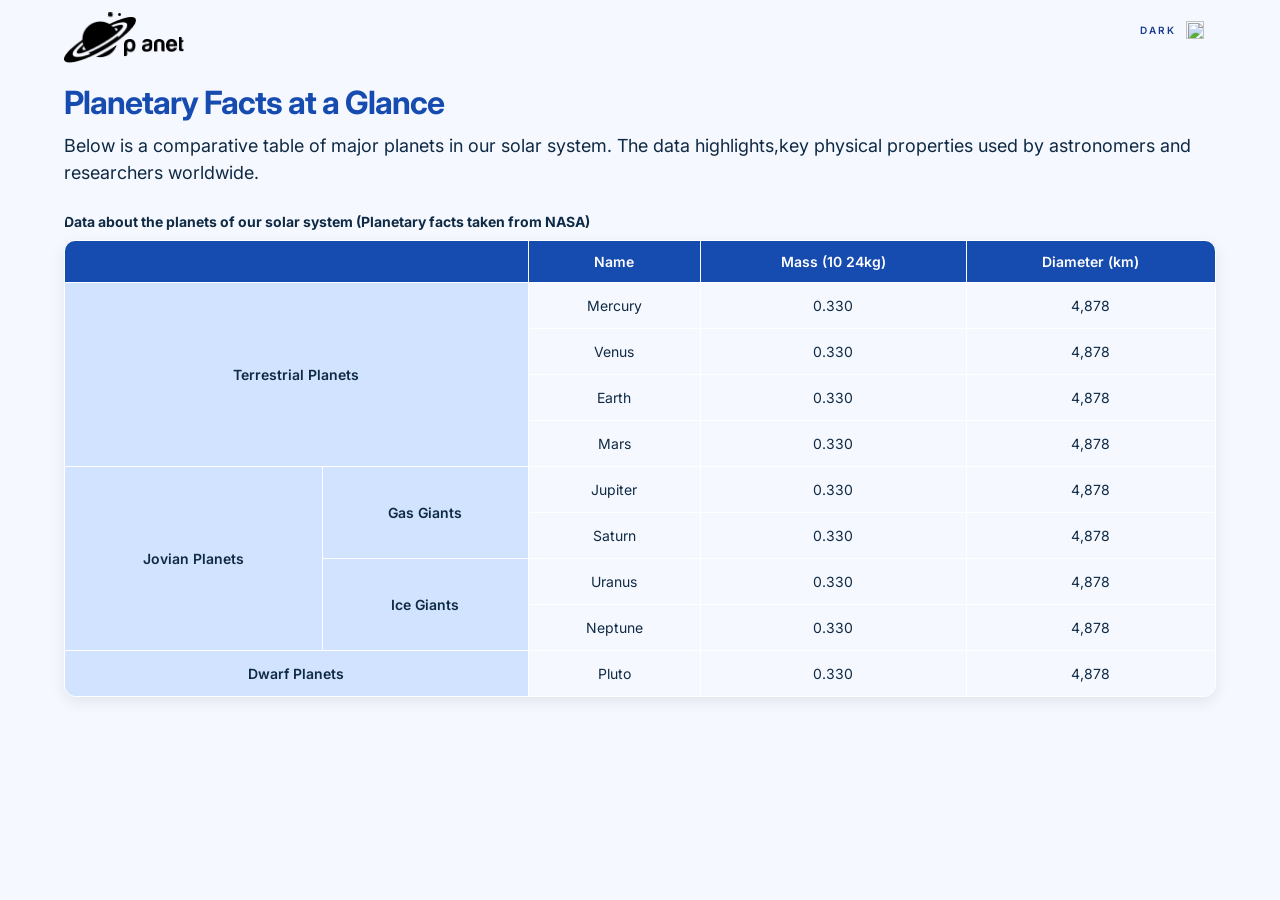
==== index.html @ 99e9f58d "Merge branch 'main' into Table-branch Signed-off-by: SamuelOka <126283127+SamuelOka@users.noreply.gi" ====
<!doctype html>
<html lang="en">
  <head>
    <link rel="preconnect" href="https://fonts.googleapis.com" />
    <link rel="preconnect" href="https://fonts.gstatic.com" crossorigin />

    <meta charset="UTF-8" />

    <meta http-equiv="X-UA-Compatible" content="IE=edge" />

    <meta name="viewport" content="width=device-width, initial-scale=1.0" />

    <title>Document</title>

    <link rel="stylesheet" href="style.css" />

    <link
      href="https://fonts.googleapis.com/css2?family=Inter:ital,opsz,
    wght@0,14..32,100..900;1,14..32,100..900&family=Karla:ital,wght@0,
    200..800;1,200..800&display=swap"
      rel="stylesheet"
    />

    <link
      rel="icon"
      type="image/png"
      href="../Group-18-Capstone-Project/favcion/Vector.png"
      sizes="96x96"
    />
  </head>

  <body>
    <header class="site-header">
      <!--LIGHT MODE LOGO -->
      <div class="planet-logo">
        <img src="favcion/Vector (3).png" class="logo-piece-3" alt="" />
        <img src="favcion/Vector (2).png" class="logo-piece-4" alt="" />
        <img src="favcion/Vector.png" class="logo-piece-1" alt="" />
        <img src="favcion/Vector (1).png" class="logo-piece-2" alt="" />

        <img src="favcion/Letter P.png" class="logo-letter logo-p" alt="" />
        <img src="favcion/Letter L.png" class="logo-letter logo-l" alt="" />
        <img src="favcion/Letter A.png" class="logo-letter logo-a" alt="" />
        <img src="favcion/Letter N.png" class="logo-letter logo-n" alt="" />
        <img src="favcion/Letter E.png" class="logo-letter logo-e" alt="" />
        <img src="favcion/Letter T.png" class="logo-letter logo-t" alt="" />

        <!--DARK MODE LOGO -->
        <img src="favcion/logo.png" class="logo-dark" alt="" />
      </div>

      <button id="theme-btn" class="theme-toggle">
        <span>DARK</span>
        <img src="favcion/Theme icon.png" alt="" class="moon-icon" />
      </button>
    </header>

    <!--This is the table section-->
    <section class="table">
      <h1>Planetary Facts at a Glance</h1>
      <p>
        Below is a comparative table of major planets in our solar system. The
        data highlights,key physical properties used by astronomers and
        researchers worldwide.
      </p>

      <table>
        <caption>
          <b
            >Data about the planets of our solar system (Planetary facts taken
            from NASA)</b
          >
        </caption>

        <thead>
          <tr>
            <th colspan="2"></th>
            <th>Name</th>
            <th>Mass (10 24kg)</th>
            <th>Diameter (km)</th>
          </tr>
        </thead>

        <tbody>
          <!-- Terrestrial Planets -->
          <tr>
            <th scope="rowgroup" rowspan="4" colspan="2">
              Terrestrial Planets
            </th>
            <td>Mercury</td>
            <td>0.330</td>
            <td>4,878</td>
          </tr>

          <tr>
            <td>Venus</td>
            <td>0.330</td>
            <td>4,878</td>
          </tr>

          <tr>
            <td>Earth</td>
            <td>0.330</td>
            <td>4,878</td>
          </tr>

          <tr>
            <td>Mars</td>
            <td>0.330</td>
            <td>4,878</td>
          </tr>

          <!-- Jovian Planets -->
          <tr>
            <th scope="rowgroup" rowspan="4">Jovian Planets</th>
            <th scope="rowgroup" rowspan="2">Gas Giants</th>
            <td>Jupiter</td>
            <td>0.330</td>
            <td>4,878</td>
          </tr>

          <tr>
            <td>Saturn</td>
            <td>0.330</td>
            <td>4,878</td>
          </tr>

          <tr>
            <th scope="rowgroup" rowspan="2">Ice Giants</th>
            <td>Uranus</td>
            <td>0.330</td>
            <td>4,878</td>
          </tr>

          <tr>
            <td>Neptune</td>
            <td>0.330</td>
            <td>4,878</td>
          </tr>

          <tr>
            <th scope="rowgroup" rowspan="1" colspan="2">Dwarf Planets</th>
            <td>Pluto</td>
            <td>0.330</td>
            <td>4,878</td>
          </tr>
        </tbody>
      </table>
    </section>
    <script src="script.js"></script>
  </body>
</html>
---- style.css ----
* {
  box-sizing: border-box;
  margin: 0;
  padding: 0;
  font-family:
    Inter,
    sans-serif,
    -apple-system,
    BlinkMacSystemFont,
    "Segoe UI",
    Roboto,
    Oxygen,
    Ubuntu,
    Cantarell,
    "Open Sans",
    "Helvetica Neue",
    sans-serif;
}

/* =========================
   HEADER
========================= */

.site-header {
  display: flex;
  justify-content: space-between;
  align-items: center;

  width: 90%;
  max-width: 1200px;
  margin: 0 auto;
  padding: 12px 0;
}

/* =========================
   PLANET LOGO
   Leave the individual
   logo pieces for later
========================= */

.planet-logo {
  position: relative;
  width: 90px;
  height: 35px;
}

.planet-logo img {
  position: absolute;
  object-fit: contain;
}

.logo-piece-1 {
  width: 72px;
  height: 46px;
  opacity: 1;
  top: 5px;
  left: -0px;
}

.logo-piece-2 {
  width: 21px;
  height: 13px;
  opacity: 1;
  top: 33px;
  left: 32px;
}

.logo-piece-3 {
  width: 3px;
  height: 3px;
  opacity: 1;
  top: 1px;
  left: 54px;
}

.logo-piece-4 {
  width: 6px;
  height: 6px;
  opacity: 1;
  top: 0px;
  left: 44px;
}

.logo-p {
  width: 12px;
  height: 18px;
  opacity: 1;
  top: 27px;
  left: 60px;
}

.logo-l {
  width: 3px;
  height: 16px;
  opacity: 1;
  top: 24px;
  left: 73px;
}

.logo-a {
  width: 11px;
  height: 13px;
  opacity: 1;
  top: 27px;
  left: 78px;
}

.logo-n {
  width: 11px;
  height: 13px;
  opacity: 1;
  top: 27px;
  left: 90px;
}

.logo-e {
  width: 12px;
  height: 13px;
  opacity: 1;
  top: 27px;
  left: 102px;
}

.logo-t {
  width: 5px;
  height: 17px;
  opacity: 1;
  top: 24px;
  left: 115px;
}

/* =========================
   DARK MODE BUTTON
========================= */

.theme-toggle {
  display: flex;
  align-items: center;
  gap: 10px;

  background: transparent;
  color: #173b8f;
  border: none;

  padding: 8px 12px;

  font-size: 10px;
  font-weight: 600;
  letter-spacing: 2px;

  cursor: pointer;
}

.moon-icon {
  width: 18px;
  height: 18px;
  object-fit: contain;
}

/* =========================
   PAGE
========================= */

body {
  background: #f6f8ff;
  color: #0f2a44;
}

/* =========================
   TABLE SECTION
========================= */

.table {
  width: 90%;
  max-width: 1200px;
  margin: 20px auto;
}

/* =========================
   HEADING
========================= */

h1 {
  font-size: 32px;
  color: #164baf;
  margin-bottom: 5px;

  letter-spacing: -1px;
  line-height: 1.5;
}

p {
  font-size: 18px;
  color: #0f2a44;
  line-height: 1.5;
  margin-bottom: 25px;
}

/* =========================
   CAPTION
========================= */

caption {
  font-size: 14px;
  color: #0f2a44;
  text-align: left;

  line-height: 1.5;
  margin-bottom: 8px;

  caption-side: top;
}

/* =========================
   PLANET TABLE
========================= */

table {
  width: 100%;
  border-collapse: separate;
  border-spacing: 0;

  background: #f6f8ff;

  border: 1px solid #ffffff;
  border-radius: 12px;

  overflow: hidden;

  box-shadow: 0 5px 15px rgba(0, 0, 0, 0.08);
}

/* =========================
   TABLE HEADER
========================= */

thead th {
  background: #164baf;
  color: white;

  font-size: 14px;
  font-weight: 600;

  padding: 12px 15px;

  text-align: center;

  border-right: 1px solid white;
  border-bottom: 1px solid white;
}

thead th:first-child {
  border-top-left-radius: 10px;
}

thead th:last-child {
  border-top-right-radius: 10px;
  border-right: none;
}

/* =========================
   TABLE BODY
========================= */

tbody td,
tbody th {
  padding: 14px 15px;

  text-align: center;

  border-right: 1px solid white;
  border-bottom: 1px solid white;
}

/* Planet names + values */

tbody td {
  background: #f6f8ff;
  color: #0f2a44;

  font-size: 14px;
}

/* Terrestrial / Jovian / Gas Giants /
   Ice Giants / Dwarf Planets */

tbody th {
  background: #d1e3ff;
  color: #0f2a44;

  font-size: 14px;
  font-weight: 600;

  vertical-align: middle;
}

/* Remove the final borders */

tbody tr:last-child td,
tbody tr:last-child th {
  border-bottom: none;
}

tbody td:last-child,
tbody th:last-child {
  border-right: none;
}

/* =========================
   FOOTER
========================= */

footer {
  width: 90%;
  max-width: 1200px;

  margin: 0 auto;
  padding: 25px 0;

  border-top: 1px solid #d1e3ff;

  color: #164baf;

  font-size: 13px;

  display: grid;
  grid-template-columns: 1fr 1fr;
  gap: 20px;
}

footer p {
  font-size: 13px;
  color: #164baf;
}

footer a {
  color: #164baf;
  text-decoration: none;
}

footer a:hover {
  text-decoration: underline;
}

/* =========================
   DARK MODE
========================= */

.logo-dark {
  display: none;
}
.dark-mode .logo-dark {
  display: block;
}
.dark-mode .logo-light {
  display: none;
}

.dark-mode {
  background: var(--colors-neutral-900, #141d2f);
}

.dark-mode h1 {
  color: #ffffff;
}

.dark-mode p {
  color: #90a4d4;
}

.dark-mode caption {
  color: #d1e3ff;
}

.dark-mode table {
  background: #141d2f;
}

.dark-mode thead th {
  background: #141d2f;
}

.dark-mode tbody td {
  background: #f2f7ff;
  color: #000000;
}

.dark-mode tbody th {
  background: #90a4d4;
  color: #000000;
}

.dark-mode .theme-toggle {
  color: var(--colors-neutral-200, #90a4d4);
}

.dark-mode footer {
  border-top-color: #344b73;
  color: white;
}

.dark-mode footer p,
.dark-mode footer a {
  color: #d5dcec;
}

/* =========================
   MOBILE
========================= */

@media (max-width: 768px) {
  .site-header {
    width: 92%;
  }

  .table {
    width: 92%;
    overflow-x: auto;
  }

  h1 {
    font-size: 26px;
  }

  p {
    font-size: 15px;
  }

  table {
    min-width: 650px;
  }

  footer {
    width: 92%;
    grid-template-columns: 1fr;
  }
}
:root {
  --bg: #f6f8ff;
  --surface: #ffffff;
  --text: #1a2347;
  --muted: #8a93b2;
  --blue: #2f6fed;
  --blue-hover: #5b8ef5;
  --shadow: 0 2px 12px rgba(26, 35, 71, 0.06);
  --logo-filter: none;
  --font:
    "Space Mono", ui-monospace, "SFMono-Regular", Menlo, Consolas, monospace;
}

body:has(#theme-toggle:checked) {
  --bg: #131a35;
  --surface: #1e2a52;
  --text: #ffffff;
  --muted: #9aa5cc;
  --shadow: none;
  --logo-filter: invert(1);
}

*,
*::before,
*::after {
  box-sizing: border-box;
}

html {
  -webkit-text-size-adjust: 100%;
}

body {
  margin: 0;
  min-height: 100vh;
  background: var(--bg);
  color: var(--text);
  font-family: var(--font);
  transition:
    background-color 0.25s ease,
    color 0.25s ease;
}

.theme-checkbox {
  position: absolute;
  opacity: 0;
  pointer-events: none;
}

.nav {
  width: 100%;
  max-width: none;
  margin: 0;
  padding: 32px clamp(24px, 5vw, 80px) 0;
}

.nav-top {
  display: flex;
  align-items: center;
  justify-content: space-between;
  margin-bottom: 24px;
}

.logo-link {
  display: inline-flex;
  line-height: 0;
}

.logo {
  display: block;
  height: 36px;
  width: auto;
  filter: var(--logo-filter);
  transition: filter 0.25s ease;
}

.theme-switch {
  display: inline-flex;
  align-items: center;
  gap: 8px;
  cursor: pointer;
  user-select: none;
  color: var(--blue);
  font-size: 10px;
  font-weight: 700;
  letter-spacing: 0.2em;
  text-transform: uppercase;
  padding: 4px 6px;
  border: 1px solid transparent;
  border-radius: 6px;
  transition: border-color 0.2s ease;
}

.theme-switch:hover {
  border-color: var(--blue);
}

.theme-checkbox:focus-visible + .nav .theme-switch {
  border-color: var(--blue);
  box-shadow: 0 0 0 2px var(--blue);
}

.theme-icon {
  width: 16px;
  height: 16px;
  fill: currentColor;
  stroke: currentColor;
}

.icon-moon {
  stroke: none;
}

.icon-sun {
  fill: currentColor;
}

.label-light,
.icon-sun {
  display: none;
}

body:has(#theme-toggle:checked) .label-dark,
body:has(#theme-toggle:checked) .icon-moon {
  display: none;
}

body:has(#theme-toggle:checked) .label-light {
  display: inline;
}

body:has(#theme-toggle:checked) .icon-sun {
  display: block;
}

.search {
  display: flex;
  align-items: center;
  gap: 12px;
  padding: 8px 8px 8px 16px;
  background: var(--surface);
  border: 2px solid transparent;
  border-radius: 10px;
  box-shadow: var(--shadow);
  transition:
    border-color 0.2s ease,
    background-color 0.25s ease;
}

.search:focus-within {
  border-color: var(--blue);
}

.search-icon {
  flex: none;
  width: 20px;
  height: 20px;
  fill: none;
  stroke: var(--blue);
  stroke-width: 2;
  stroke-linecap: round;
}

.search-input {
  flex: 1;
  min-width: 0;
  padding: 10px 0;
  border: 0;
  outline: 0;
  background: transparent;
  color: var(--text);
  font: inherit;
  font-size: 13px;
  letter-spacing: 0.02em;
}

.search-input::placeholder {
  color: var(--muted);
  opacity: 1;
}

.search-input::-webkit-search-cancel-button {
  display: none;
}

.search-btn {
  flex: none;
  padding: 10px 18px;
  border: 0;
  border-radius: 6px;
  background: var(--blue);
  color: #ffffff;
  font: inherit;
  font-size: 12px;
  font-weight: 700;
  cursor: pointer;
  transition: background-color 0.2s ease;
}

.search-btn:hover {
  background: var(--blue-hover);
}

.search-btn:focus-visible {
  outline: 2px solid var(--text);
  outline-offset: 2px;
}

@media (max-width: 1024px) {
  .nav {
    padding: 24px 24px 0;
  }

  .logo {
    height: 40px;
  }

  .search-input {
    font-size: 14px;
  }
}

@media (max-width: 600px) {
  .nav {
    padding: 20px 16px 0;
  }

  .nav-top {
    margin-bottom: 16px;
  }

  .logo {
    height: 30px;
  }

  .theme-label {
    font-size: 8px;
  }

  .search {
    gap: 8px;
    padding: 6px 6px 6px 12px;
  }

  .search-icon {
    width: 16px;
    height: 16px;
  }

  .search-input {
    padding: 8px 0;
    font-size: 11px;
  }

  .search-btn {
    padding: 8px 14px;
    font-size: 11px;
  }
}

@media (prefers-reduced-motion: reduce) {
  * {
    transition: none !important;
  }
}
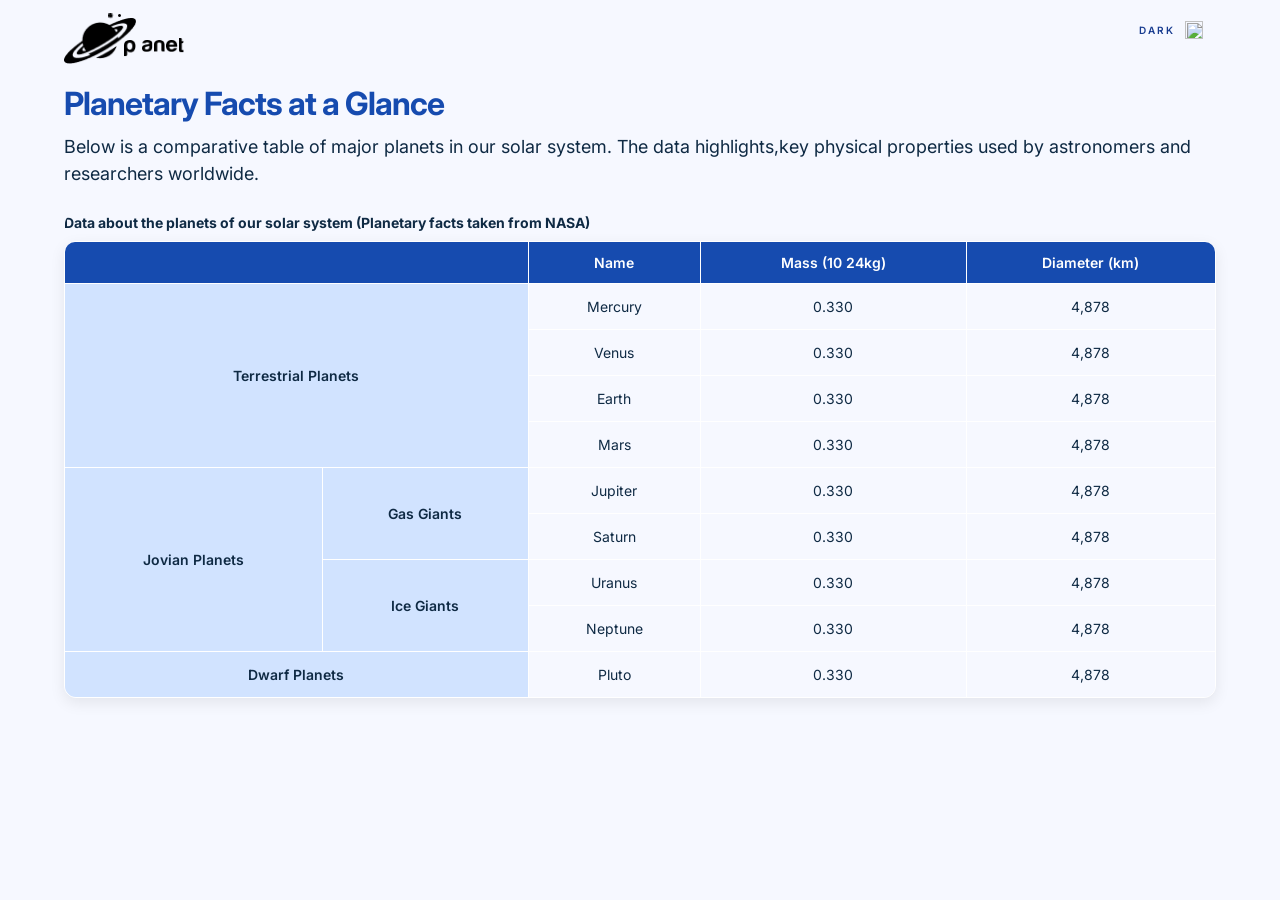
==== commit 59a16b18: "Did what i was told to fix" ====
--- a/index.html
+++ b/index.html
@@ -1,12 +1,14 @@
 <!doctype html>
 <html lang="en">
+
   <head>
-    <link rel="preconnect" href="https://fonts.googleapis.com" />
-    <link rel="preconnect" href="https://fonts.gstatic.com" crossorigin />
 
-    <meta charset="UTF-8" />
+    <link rel="preconnect" href="https://fonts.googleapis.com">
+    <link rel="preconnect" href="https://fonts.gstatic.com" crossorigin>
 
-    <meta http-equiv="X-UA-Compatible" content="IE=edge" />
+    <meta charset="UTF-8">
+
+    <meta http-equiv="X-UA-Compatible" content="IE=edge">
 
     <meta name="viewport" content="width=device-width, initial-scale=1.0" />
 
@@ -14,139 +16,154 @@
 
     <link rel="stylesheet" href="style.css" />
 
-    <link
-      href="https://fonts.googleapis.com/css2?family=Inter:ital,opsz,
+    <link href="https://fonts.googleapis.com/css2?family=Inter:ital,opsz,
     wght@0,14..32,100..900;1,14..32,100..900&family=Karla:ital,wght@0,
-    200..800;1,200..800&display=swap"
-      rel="stylesheet"
-    />
+    200..800;1,200..800&display=swap" rel="stylesheet">
 
-    <link
-      rel="icon"
-      type="image/png"
-      href="../Group-18-Capstone-Project/favcion/Vector.png"
-      sizes="96x96"
-    />
+    <link rel="icon" type="image/png" href="../Group-18-Capstone-Project/favcion/Vector.png" sizes="96x96"/>
+
   </head>
 
   <body>
+
     <header class="site-header">
-      <!--LIGHT MODE LOGO -->
-      <div class="planet-logo">
-        <img src="favcion/Vector (3).png" class="logo-piece-3" alt="" />
-        <img src="favcion/Vector (2).png" class="logo-piece-4" alt="" />
-        <img src="favcion/Vector.png" class="logo-piece-1" alt="" />
-        <img src="favcion/Vector (1).png" class="logo-piece-2" alt="" />
 
-        <img src="favcion/Letter P.png" class="logo-letter logo-p" alt="" />
-        <img src="favcion/Letter L.png" class="logo-letter logo-l" alt="" />
-        <img src="favcion/Letter A.png" class="logo-letter logo-a" alt="" />
-        <img src="favcion/Letter N.png" class="logo-letter logo-n" alt="" />
-        <img src="favcion/Letter E.png" class="logo-letter logo-e" alt="" />
-        <img src="favcion/Letter T.png" class="logo-letter logo-t" alt="" />
+    <!--LIGHT MODE LOGO -->
+    <div class="planet-logo">
+     
+    <img src="favcion/Vector (3).png" class="logo-piece-3" alt="">
+    <img src="favcion/Vector (2).png" class="logo-piece-4" alt="">
+    <img src="favcion/Vector.png" class="logo-piece-1" alt="">
+    <img src="favcion/Vector (1).png" class="logo-piece-2" alt="">
 
-        <!--DARK MODE LOGO -->
-        <img src="favcion/logo.png" class="logo-dark" alt="" />
-      </div>
+    <img src="favcion/Letter P.png" class="logo-letter logo-p" alt="">
+    <img src="favcion/Letter L.png" class="logo-letter logo-l" alt="">
+    <img src="favcion/Letter A.png" class="logo-letter logo-a" alt="">
+    <img src="favcion/Letter N.png" class="logo-letter logo-n" alt="">
+    <img src="favcion/Letter E.png" class="logo-letter logo-e" alt="">
+    <img src="favcion/Letter T.png" class="logo-letter logo-t" alt="">
 
-      <button id="theme-btn" class="theme-toggle">
+    <!--DARK MODE LOGO -->
+    <img src="favcion/logo.png" class="logo-dark" alt="">
+
+</div>
+
+    <button id="theme-btn" class="theme-toggle">
         <span>DARK</span>
-        <img src="favcion/Theme icon.png" alt="" class="moon-icon" />
-      </button>
-    </header>
+        <img src="favcion/Theme icon.png" alt="" class="moon-icon">
+    </button>
+
+</header>
+
 
     <!--This is the table section-->
     <section class="table">
-      <h1>Planetary Facts at a Glance</h1>
-      <p>
-        Below is a comparative table of major planets in our solar system. The
-        data highlights,key physical properties used by astronomers and
-        researchers worldwide.
-      </p>
 
-      <table>
+    <h1>Planetary Facts at a Glance</h1>
+    <p>
+      Below is a comparative table of major planets in our solar system. 
+     The data highlights,key physical properties used by astronomers and researchers worldwide.
+    </p>
+
+    <table>
+
         <caption>
-          <b
-            >Data about the planets of our solar system (Planetary facts taken
-            from NASA)</b
-          >
+         <b>Data about the planets of our solar system (Planetary facts taken from NASA)</b>
         </caption>
 
         <thead>
-          <tr>
-            <th colspan="2"></th>
-            <th>Name</th>
-            <th>Mass (10 24kg)</th>
-            <th>Diameter (km)</th>
-          </tr>
+
+            <tr>
+
+                <th colspan="2"></th>
+
+                <th>Name</th>
+
+                <th class="mass-column">Mass (10 24kg)</th>
+
+                <th>Diameter (km)</th>
+
+
+            </tr>
+
         </thead>
 
         <tbody>
-          <!-- Terrestrial Planets -->
-          <tr>
-            <th scope="rowgroup" rowspan="4" colspan="2">
-              Terrestrial Planets
-            </th>
-            <td>Mercury</td>
-            <td>0.330</td>
-            <td>4,878</td>
-          </tr>
 
-          <tr>
-            <td>Venus</td>
-            <td>0.330</td>
-            <td>4,878</td>
-          </tr>
+            <!-- Terrestrial Planets -->
 
-          <tr>
-            <td>Earth</td>
-            <td>0.330</td>
-            <td>4,878</td>
-          </tr>
+            <tr>
 
-          <tr>
-            <td>Mars</td>
-            <td>0.330</td>
-            <td>4,878</td>
-          </tr>
+                <th scope="rowgroup" rowspan="4" colspan="2">Terrestrial Planets</th>
+                <td>Mercury</td>
+                <td class="mass-column">0.330</td>
+                <td>4,878</td>
 
-          <!-- Jovian Planets -->
-          <tr>
-            <th scope="rowgroup" rowspan="4">Jovian Planets</th>
-            <th scope="rowgroup" rowspan="2">Gas Giants</th>
-            <td>Jupiter</td>
-            <td>0.330</td>
-            <td>4,878</td>
-          </tr>
+            </tr>
 
-          <tr>
-            <td>Saturn</td>
-            <td>0.330</td>
-            <td>4,878</td>
-          </tr>
+            <tr>
 
-          <tr>
-            <th scope="rowgroup" rowspan="2">Ice Giants</th>
-            <td>Uranus</td>
-            <td>0.330</td>
-            <td>4,878</td>
-          </tr>
+                <td>Venus</td>
+                <td class="mass-column">0.330</td>
+                <td>4,878</td>
 
-          <tr>
-            <td>Neptune</td>
-            <td>0.330</td>
-            <td>4,878</td>
-          </tr>
+            </tr>
 
-          <tr>
-            <th scope="rowgroup" rowspan="1" colspan="2">Dwarf Planets</th>
-            <td>Pluto</td>
-            <td>0.330</td>
-            <td>4,878</td>
-          </tr>
+            <tr>
+
+                <td>Earth</td>
+                <td class="mass-column">0.330</td>
+                <td>4,878</td>
+
+            </tr>
+
+            <tr>
+
+                <td>Mars</td>
+                <td class="mass-column">0.330</td>
+                <td>4,878</td>
+            </tr>
+
+            <!-- Jovian Planets -->
+            <tr>
+                <th scope="rowgroup" rowspan="4">Jovian Planets</th>
+                <th scope="rowgroup" rowspan="2"> Gas Giants</th>
+                <td>Jupiter</td>
+                <td class="mass-column">0.330</td>
+                <td>4,878</td>
+            </tr>
+
+            <tr>
+                <td>Saturn</td>
+                <td class="mass-column">0.330</td>
+                <td>4,878</td>
+            </tr>
+
+            <tr>
+                <th scope="rowgroup" rowspan="2">Ice Giants</th>
+                <td>Uranus</td>
+                <td class="mass-column">0.330</td>
+                <td>4,878</td>
+            </tr>
+
+            <tr>
+                <td>Neptune</td>
+                <td class="mass-column">0.330</td>
+                <td>4,878</td>
+            </tr>
+
+            <tr>
+                <th scope="rowgroup" rowspan="1" colspan="2"> Dwarf Planets</th>
+                <td>Pluto</td>
+                <td class="mass-column">0.330</td>
+                <td>4,878</td>
+            </tr>
+
         </tbody>
-      </table>
-    </section>
-    <script src="script.js"></script>
+
+            
+    </table>
+  </section>
+  <script src="script.js"></script>
   </body>
 </html>
--- a/style.css
+++ b/style.css
@@ -1,36 +1,28 @@
 * {
-  box-sizing: border-box;
-  margin: 0;
-  padding: 0;
-  font-family:
-    Inter,
-    sans-serif,
-    -apple-system,
-    BlinkMacSystemFont,
-    "Segoe UI",
-    Roboto,
-    Oxygen,
-    Ubuntu,
-    Cantarell,
-    "Open Sans",
-    "Helvetica Neue",
-    sans-serif;
-}
+    box-sizing: border-box;
+    margin: 0;
+    padding: 0;
+    font-family: Inter, sans-serif, -apple-system,
+        BlinkMacSystemFont, "Segoe UI", Roboto, Oxygen, Ubuntu,
+        Cantarell, "Open Sans", "Helvetica Neue", sans-serif;
+}
+
 
 /* =========================
    HEADER
 ========================= */
 
 .site-header {
-  display: flex;
-  justify-content: space-between;
-  align-items: center;
-
-  width: 90%;
-  max-width: 1200px;
-  margin: 0 auto;
-  padding: 12px 0;
-}
+    display: flex;
+    justify-content: space-between;
+    align-items: center;
+
+    width: 90%;
+    max-width: 1200px;
+    margin: 0 auto;
+    padding: 12px 0;
+}
+
 
 /* =========================
    PLANET LOGO
@@ -39,224 +31,260 @@
 ========================= */
 
 .planet-logo {
-  position: relative;
-  width: 90px;
-  height: 35px;
-}
-
-.planet-logo img {
-  position: absolute;
-  object-fit: contain;
-}
-
-.logo-piece-1 {
-  width: 72px;
-  height: 46px;
-  opacity: 1;
-  top: 5px;
-  left: -0px;
-}
-
-.logo-piece-2 {
-  width: 21px;
-  height: 13px;
-  opacity: 1;
-  top: 33px;
-  left: 32px;
-}
-
-.logo-piece-3 {
-  width: 3px;
-  height: 3px;
-  opacity: 1;
-  top: 1px;
-  left: 54px;
-}
-
-.logo-piece-4 {
-  width: 6px;
-  height: 6px;
-  opacity: 1;
-  top: 0px;
-  left: 44px;
+    position: relative;
+    width: 90px;
+    height: 35px;
+}
+
+.planet-logo img{
+    position: absolute;
+    object-fit: contain;
+}
+
+.logo-piece-1{
+    width: 72px;
+    height:46px;
+    opacity: 1;
+    top:5px;
+    left: -0px;
+
+}
+
+.logo-piece-2{
+   width: 21px;
+   height: 13px;
+   opacity: 1;
+   top: 33px;
+   left: 32px;
+
+}
+
+.logo-piece-3{
+    width: 3px;
+height: 3px;
+opacity: 1;
+top: 1px;
+left: 54px;
+
+}
+
+.logo-piece-4{
+    width: 6px;
+    height: 6px;
+    opacity: 1;
+    top: 0px;
+    left: 44px;
+
 }
 
 .logo-p {
-  width: 12px;
-  height: 18px;
-  opacity: 1;
-  top: 27px;
-  left: 60px;
+   width: 12px;
+   height: 18px;
+   opacity: 1;
+   top: 27px;
+   left: 60px;
+
 }
 
 .logo-l {
-  width: 3px;
-  height: 16px;
-  opacity: 1;
-  top: 24px;
-  left: 73px;
+    width:3px;
+   height:16px;
+   opacity:1;
+   top:24px;
+   left:73px;
+
 }
 
 .logo-a {
-  width: 11px;
-  height: 13px;
-  opacity: 1;
-  top: 27px;
-  left: 78px;
+   width:11px;
+height:13px;
+opacity:1;
+top:27px;
+left:78px;
+
 }
 
 .logo-n {
-  width: 11px;
-  height: 13px;
-  opacity: 1;
-  top: 27px;
-  left: 90px;
+ width:11px;
+ height:13px;
+ opacity:1;
+ top:27px;
+ left:90px;
+
 }
 
 .logo-e {
-  width: 12px;
-  height: 13px;
-  opacity: 1;
-  top: 27px;
-  left: 102px;
+ width:12px;
+ height:13px;
+ opacity:1;
+ top:27px;
+ left:102px;
+
 }
 
 .logo-t {
-  width: 5px;
-  height: 17px;
-  opacity: 1;
-  top: 24px;
-  left: 115px;
-}
+ width:5px;
+ height:17px;
+ opacity:1;
+ top: 24px;
+ left: 115px;
+
+}
+
 
 /* =========================
    DARK MODE BUTTON
 ========================= */
 
 .theme-toggle {
-  display: flex;
-  align-items: center;
-  gap: 10px;
-
-  background: transparent;
-  color: #173b8f;
-  border: none;
-
-  padding: 8px 12px;
-
-  font-size: 10px;
-  font-weight: 600;
-  letter-spacing: 2px;
-
-  cursor: pointer;
+    display: flex;
+    align-items: center;
+    gap: 10px;
+
+    background: transparent;
+    color: #173b8f;
+    border: none;
+
+    padding: 8px 12px;
+
+    font-size: 10px;
+    font-weight: 600;
+    letter-spacing: 2px;
+
+    cursor: pointer;
 }
 
 .moon-icon {
-  width: 18px;
-  height: 18px;
-  object-fit: contain;
-}
+    width: 18px;
+    height: 18px;
+    object-fit: contain;
+}
+
+.body,
+.site-header,
+.table,
+p,
+h1,
+caption,
+table,
+thead th,
+tbody td,
+tbody th,
+.theme-toggle,
+footer {
+    transition:
+        background-color 0.4s ease,
+        color 0.4s ease,
+        border-color 0.4s ease;
+}
+
 
 /* =========================
    PAGE
 ========================= */
 
 body {
-  background: #f6f8ff;
-  color: #0f2a44;
-}
+    background: #F6F8FF;
+    color: #0F2A44;
+}
+
 
 /* =========================
    TABLE SECTION
 ========================= */
 
 .table {
-  width: 90%;
-  max-width: 1200px;
-  margin: 20px auto;
-}
+    width: 90%;
+    max-width: 1200px;
+    margin: 20px auto;
+}
+
 
 /* =========================
    HEADING
 ========================= */
 
 h1 {
-  font-size: 32px;
-  color: #164baf;
-  margin-bottom: 5px;
-
-  letter-spacing: -1px;
-  line-height: 1.5;
+    font-size: 32px;
+    color: #164BAF;
+    margin-bottom: 5px;
+
+    letter-spacing: -1px;
+    line-height: 1.5;
 }
 
 p {
-  font-size: 18px;
-  color: #0f2a44;
-  line-height: 1.5;
-  margin-bottom: 25px;
-}
+    font-size: 18px;
+    color: #0F2A44;
+    line-height: 1.5;
+    margin-bottom: 25px;
+}
+
 
 /* =========================
    CAPTION
 ========================= */
 
 caption {
-  font-size: 14px;
-  color: #0f2a44;
-  text-align: left;
-
-  line-height: 1.5;
-  margin-bottom: 8px;
-
-  caption-side: top;
-}
+    font-size: 14px;
+    color: #0F2A44;
+    text-align: left;
+
+    line-height: 1.5;
+    margin-bottom: 8px;
+
+    caption-side: top;
+}
+
 
 /* =========================
    PLANET TABLE
 ========================= */
 
 table {
-  width: 100%;
-  border-collapse: separate;
-  border-spacing: 0;
-
-  background: #f6f8ff;
-
-  border: 1px solid #ffffff;
-  border-radius: 12px;
-
-  overflow: hidden;
-
-  box-shadow: 0 5px 15px rgba(0, 0, 0, 0.08);
-}
+    width: 100%;
+    border-collapse: separate;
+    border-spacing: 0;
+
+    background: #F6F8FF;
+
+    border: 1px solid #FFFFFF;
+    border-radius: 12px;
+
+    overflow: hidden;
+
+    box-shadow: 0 5px 15px rgba(0, 0, 0, 0.08);
+}
+
 
 /* =========================
    TABLE HEADER
 ========================= */
 
 thead th {
-  background: #164baf;
-  color: white;
-
-  font-size: 14px;
-  font-weight: 600;
-
-  padding: 12px 15px;
-
-  text-align: center;
-
-  border-right: 1px solid white;
-  border-bottom: 1px solid white;
+    background: #164BAF;
+    color: white;
+
+    font-size: 14px;
+    font-weight: 600;
+
+    padding: 12px 15px;
+
+    text-align: center;
+
+    border-right: 1px solid white;
+    border-bottom: 1px solid white;
 }
 
 thead th:first-child {
-  border-top-left-radius: 10px;
+    border-top-left-radius: 10px;
 }
 
 thead th:last-child {
-  border-top-right-radius: 10px;
-  border-right: none;
-}
+    border-top-right-radius: 10px;
+    border-right: none;
+}
+
 
 /* =========================
    TABLE BODY
@@ -264,439 +292,213 @@
 
 tbody td,
 tbody th {
-  padding: 14px 15px;
-
-  text-align: center;
-
-  border-right: 1px solid white;
-  border-bottom: 1px solid white;
-}
+    padding: 14px 15px;
+
+    text-align: center;
+
+    border-right: 1px solid white;
+    border-bottom: 1px solid white;
+}
+
 
 /* Planet names + values */
 
 tbody td {
-  background: #f6f8ff;
-  color: #0f2a44;
-
-  font-size: 14px;
-}
+    background: #F6F8FF;
+    color: #0F2A44;
+
+    font-size: 14px;
+}
+
 
 /* Terrestrial / Jovian / Gas Giants /
    Ice Giants / Dwarf Planets */
 
 tbody th {
-  background: #d1e3ff;
-  color: #0f2a44;
-
-  font-size: 14px;
-  font-weight: 600;
-
-  vertical-align: middle;
-}
+    background: #D1E3FF;
+    color: #0F2A44;
+
+    font-size: 14px;
+    font-weight: 600;
+
+    vertical-align: middle;
+}
+
 
 /* Remove the final borders */
 
 tbody tr:last-child td,
 tbody tr:last-child th {
-  border-bottom: none;
+    border-bottom: none;
 }
 
 tbody td:last-child,
 tbody th:last-child {
-  border-right: none;
-}
+    border-right: none;
+}
+
 
 /* =========================
    FOOTER
 ========================= */
 
 footer {
-  width: 90%;
-  max-width: 1200px;
-
-  margin: 0 auto;
-  padding: 25px 0;
-
-  border-top: 1px solid #d1e3ff;
-
-  color: #164baf;
-
-  font-size: 13px;
-
-  display: grid;
-  grid-template-columns: 1fr 1fr;
-  gap: 20px;
+    width: 90%;
+    max-width: 1200px;
+
+    margin: 0 auto;
+    padding: 25px 0;
+
+    border-top: 1px solid #D1E3FF;
+
+    color: #164BAF;
+
+    font-size: 13px;
+
+    display: grid;
+    grid-template-columns: 1fr 1fr;
+    gap: 20px;
 }
 
 footer p {
-  font-size: 13px;
-  color: #164baf;
+    font-size: 13px;
+    color: #164BAF;
 }
 
 footer a {
-  color: #164baf;
-  text-decoration: none;
+    color: #164BAF;
+    text-decoration: none;
 }
 
 footer a:hover {
-  text-decoration: underline;
-}
+    text-decoration: underline;
+}
+
 
 /* =========================
    DARK MODE
 ========================= */
 
 .logo-dark {
-  display: none;
+    display: none;
 }
 .dark-mode .logo-dark {
-  display: block;
+    display: block;
 }
 .dark-mode .logo-light {
-  display: none;
+    display: none;
 }
 
 .dark-mode {
-  background: var(--colors-neutral-900, #141d2f);
+    background:var(--colors-neutral-900, #141D2F);
+;
+}
+
+.theme-toggle {
+    border: 1px solid transparent;
+    border-radius: 8px;
+
+    transition:
+        background-color 0.3s ease,
+        color 0.3s ease,
+        border-color 0.3s ease,
+        box-shadow 0.3s ease;
+}
+
+.dark-mode .theme-toggle:hover {
+    border-color: #90A4D4;
+    box-shadow: 0 0 8px rgba(144, 164, 212, 0.2);
 }
 
 .dark-mode h1 {
-  color: #ffffff;
-}
-
-.dark-mode p {
-  color: #90a4d4;
+    color: #FFFFFF;
+}
+
+.dark-mode p{
+    color: #90A4D4;
 }
 
 .dark-mode caption {
-  color: #d1e3ff;
+    color:#D1E3FF;
+;
 }
 
 .dark-mode table {
-  background: #141d2f;
+    background: #141D2F;
+;
 }
 
 .dark-mode thead th {
-  background: #141d2f;
+    background: #141D2F;
+
 }
 
 .dark-mode tbody td {
-  background: #f2f7ff;
-  color: #000000;
+    background:#F2F7FF;
+;
+    color: #000000;
 }
 
 .dark-mode tbody th {
-  background: #90a4d4;
-  color: #000000;
+    background: #90A4D4;
+;
+color: #000000;
 }
 
 .dark-mode .theme-toggle {
-  color: var(--colors-neutral-200, #90a4d4);
+    color:var(--colors-neutral-200, #90A4D4);
+;
 }
 
 .dark-mode footer {
-  border-top-color: #344b73;
-  color: white;
+    border-top-color: #344B73;
+    color: white;
 }
 
 .dark-mode footer p,
 .dark-mode footer a {
-  color: #d5dcec;
-}
+    color: #D5DCEC;
+}
+
 
 /* =========================
    MOBILE
 ========================= */
 
 @media (max-width: 768px) {
-  .site-header {
-    width: 92%;
-  }
-
-  .table {
-    width: 92%;
-    overflow-x: auto;
-  }
-
-  h1 {
-    font-size: 26px;
-  }
-
-  p {
-    font-size: 15px;
-  }
-
-  table {
-    min-width: 650px;
-  }
-
-  footer {
-    width: 92%;
-    grid-template-columns: 1fr;
-  }
-}
-:root {
-  --bg: #f6f8ff;
-  --surface: #ffffff;
-  --text: #1a2347;
-  --muted: #8a93b2;
-  --blue: #2f6fed;
-  --blue-hover: #5b8ef5;
-  --shadow: 0 2px 12px rgba(26, 35, 71, 0.06);
-  --logo-filter: none;
-  --font:
-    "Space Mono", ui-monospace, "SFMono-Regular", Menlo, Consolas, monospace;
-}
-
-body:has(#theme-toggle:checked) {
-  --bg: #131a35;
-  --surface: #1e2a52;
-  --text: #ffffff;
-  --muted: #9aa5cc;
-  --shadow: none;
-  --logo-filter: invert(1);
-}
-
-*,
-*::before,
-*::after {
-  box-sizing: border-box;
-}
-
-html {
-  -webkit-text-size-adjust: 100%;
-}
-
-body {
-  margin: 0;
-  min-height: 100vh;
-  background: var(--bg);
-  color: var(--text);
-  font-family: var(--font);
-  transition:
-    background-color 0.25s ease,
-    color 0.25s ease;
-}
-
-.theme-checkbox {
-  position: absolute;
-  opacity: 0;
-  pointer-events: none;
-}
-
-.nav {
-  width: 100%;
-  max-width: none;
-  margin: 0;
-  padding: 32px clamp(24px, 5vw, 80px) 0;
-}
-
-.nav-top {
-  display: flex;
-  align-items: center;
-  justify-content: space-between;
-  margin-bottom: 24px;
-}
-
-.logo-link {
-  display: inline-flex;
-  line-height: 0;
-}
-
-.logo {
-  display: block;
-  height: 36px;
-  width: auto;
-  filter: var(--logo-filter);
-  transition: filter 0.25s ease;
-}
-
-.theme-switch {
-  display: inline-flex;
-  align-items: center;
-  gap: 8px;
-  cursor: pointer;
-  user-select: none;
-  color: var(--blue);
-  font-size: 10px;
-  font-weight: 700;
-  letter-spacing: 0.2em;
-  text-transform: uppercase;
-  padding: 4px 6px;
-  border: 1px solid transparent;
-  border-radius: 6px;
-  transition: border-color 0.2s ease;
-}
-
-.theme-switch:hover {
-  border-color: var(--blue);
-}
-
-.theme-checkbox:focus-visible + .nav .theme-switch {
-  border-color: var(--blue);
-  box-shadow: 0 0 0 2px var(--blue);
-}
-
-.theme-icon {
-  width: 16px;
-  height: 16px;
-  fill: currentColor;
-  stroke: currentColor;
-}
-
-.icon-moon {
-  stroke: none;
-}
-
-.icon-sun {
-  fill: currentColor;
-}
-
-.label-light,
-.icon-sun {
-  display: none;
-}
-
-body:has(#theme-toggle:checked) .label-dark,
-body:has(#theme-toggle:checked) .icon-moon {
-  display: none;
-}
-
-body:has(#theme-toggle:checked) .label-light {
-  display: inline;
-}
-
-body:has(#theme-toggle:checked) .icon-sun {
-  display: block;
-}
-
-.search {
-  display: flex;
-  align-items: center;
-  gap: 12px;
-  padding: 8px 8px 8px 16px;
-  background: var(--surface);
-  border: 2px solid transparent;
-  border-radius: 10px;
-  box-shadow: var(--shadow);
-  transition:
-    border-color 0.2s ease,
-    background-color 0.25s ease;
-}
-
-.search:focus-within {
-  border-color: var(--blue);
-}
-
-.search-icon {
-  flex: none;
-  width: 20px;
-  height: 20px;
-  fill: none;
-  stroke: var(--blue);
-  stroke-width: 2;
-  stroke-linecap: round;
-}
-
-.search-input {
-  flex: 1;
-  min-width: 0;
-  padding: 10px 0;
-  border: 0;
-  outline: 0;
-  background: transparent;
-  color: var(--text);
-  font: inherit;
-  font-size: 13px;
-  letter-spacing: 0.02em;
-}
-
-.search-input::placeholder {
-  color: var(--muted);
-  opacity: 1;
-}
-
-.search-input::-webkit-search-cancel-button {
-  display: none;
-}
-
-.search-btn {
-  flex: none;
-  padding: 10px 18px;
-  border: 0;
-  border-radius: 6px;
-  background: var(--blue);
-  color: #ffffff;
-  font: inherit;
-  font-size: 12px;
-  font-weight: 700;
-  cursor: pointer;
-  transition: background-color 0.2s ease;
-}
-
-.search-btn:hover {
-  background: var(--blue-hover);
-}
-
-.search-btn:focus-visible {
-  outline: 2px solid var(--text);
-  outline-offset: 2px;
-}
-
-@media (max-width: 1024px) {
-  .nav {
-    padding: 24px 24px 0;
-  }
-
-  .logo {
-    height: 40px;
-  }
-
-  .search-input {
-    font-size: 14px;
-  }
-}
-
-@media (max-width: 600px) {
-  .nav {
-    padding: 20px 16px 0;
-  }
-
-  .nav-top {
-    margin-bottom: 16px;
-  }
-
-  .logo {
-    height: 30px;
-  }
-
-  .theme-label {
-    font-size: 8px;
-  }
-
-  .search {
-    gap: 8px;
-    padding: 6px 6px 6px 12px;
-  }
-
-  .search-icon {
-    width: 16px;
-    height: 16px;
-  }
-
-  .search-input {
-    padding: 8px 0;
-    font-size: 11px;
-  }
-
-  .search-btn {
-    padding: 8px 14px;
-    font-size: 11px;
-  }
-}
-
-@media (prefers-reduced-motion: reduce) {
-  * {
-    transition: none !important;
-  }
-}
+
+    .mass-column {
+        display: none;
+    }
+
+    .site-header {
+        width: 92%;
+        padding: 8px 0;
+    }
+
+    .table {
+        width: 92%;
+        margin: 12px auto;
+    }
+
+    h1 {
+        font-size: 26px;
+        line-height: 1.3;
+    }
+
+    p {
+        font-size: 14px;
+        margin-bottom: 16px;
+    }
+
+    caption {
+        font-size: 12px;
+    }
+
+    thead th,
+    tbody td,
+    tbody th {
+        padding: 8px 6px;
+        font-size: 12px;
+    }
+}
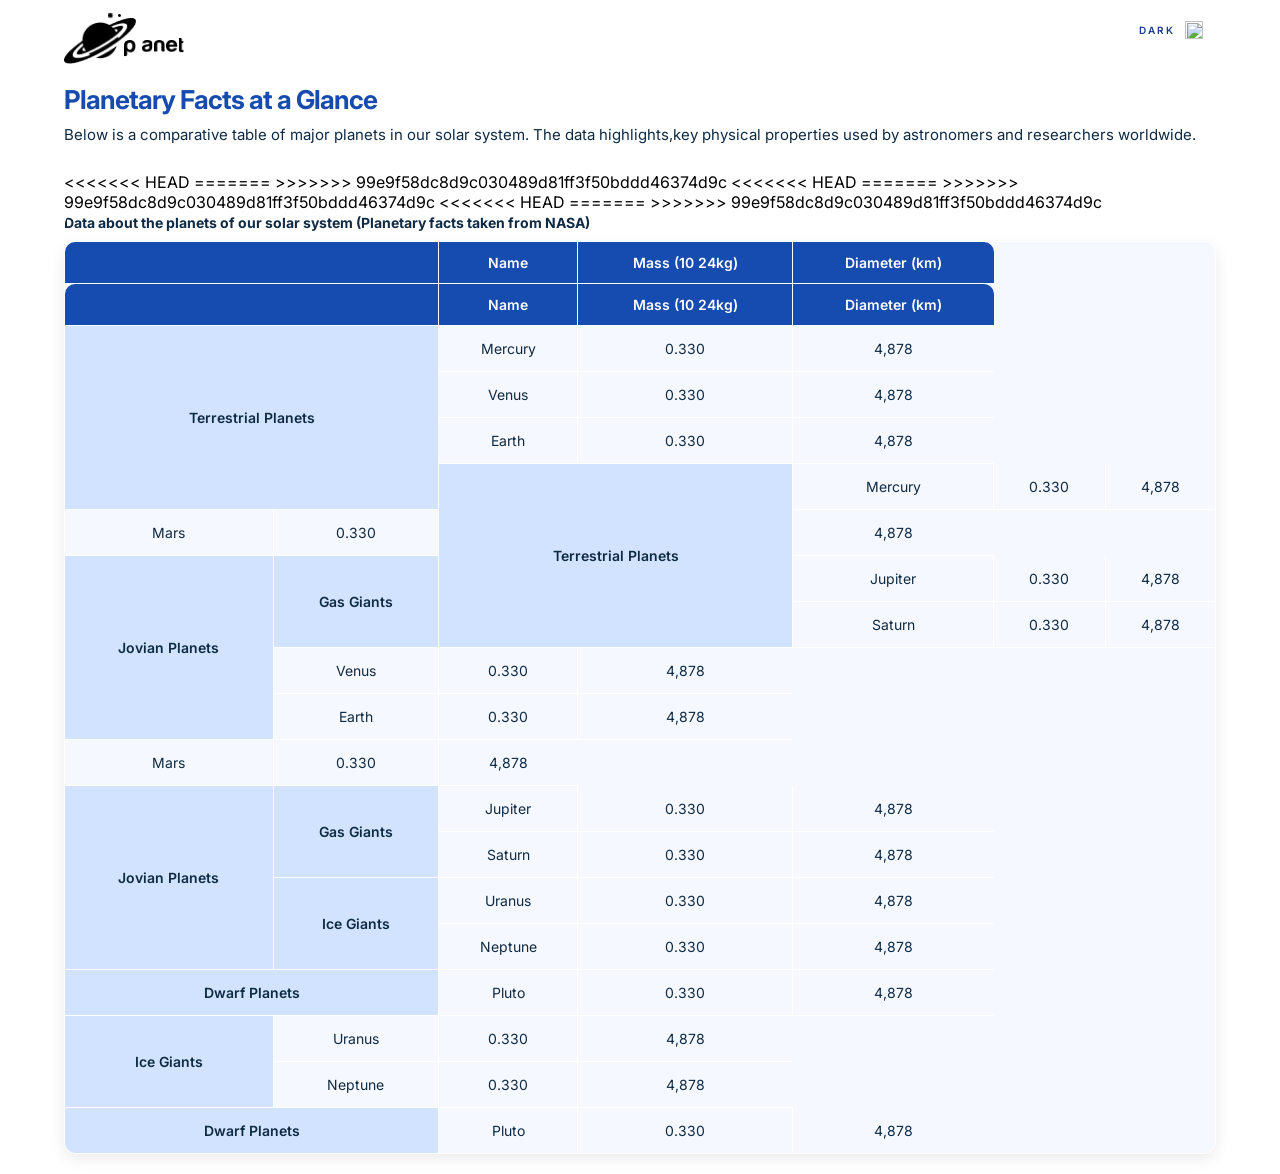
==== commit 2608313b: "Merge branch 'Table-branch' of https://github.com/temitopeibitoye108-alt/Group-18-Capstone-Project i" ====
--- a/index.html
+++ b/index.html
@@ -1,14 +1,12 @@
 <!doctype html>
 <html lang="en">
-
   <head>
-
-    <link rel="preconnect" href="https://fonts.googleapis.com">
-    <link rel="preconnect" href="https://fonts.gstatic.com" crossorigin>
-
-    <meta charset="UTF-8">
-
-    <meta http-equiv="X-UA-Compatible" content="IE=edge">
+    <link rel="preconnect" href="https://fonts.googleapis.com" />
+    <link rel="preconnect" href="https://fonts.gstatic.com" crossorigin />
+
+    <meta charset="UTF-8" />
+
+    <meta http-equiv="X-UA-Compatible" content="IE=edge" />
 
     <meta name="viewport" content="width=device-width, initial-scale=1.0" />
 
@@ -16,62 +14,66 @@
 
     <link rel="stylesheet" href="style.css" />
 
-    <link href="https://fonts.googleapis.com/css2?family=Inter:ital,opsz,
+    <link
+      href="https://fonts.googleapis.com/css2?family=Inter:ital,opsz,
     wght@0,14..32,100..900;1,14..32,100..900&family=Karla:ital,wght@0,
-    200..800;1,200..800&display=swap" rel="stylesheet">
-
-    <link rel="icon" type="image/png" href="../Group-18-Capstone-Project/favcion/Vector.png" sizes="96x96"/>
-
+    200..800;1,200..800&display=swap"
+      rel="stylesheet"
+    />
+
+    <link
+      rel="icon"
+      type="image/png"
+      href="../Group-18-Capstone-Project/favcion/Vector.png"
+      sizes="96x96"
+    />
   </head>
 
   <body>
-
     <header class="site-header">
-
-    <!--LIGHT MODE LOGO -->
-    <div class="planet-logo">
-     
-    <img src="favcion/Vector (3).png" class="logo-piece-3" alt="">
-    <img src="favcion/Vector (2).png" class="logo-piece-4" alt="">
-    <img src="favcion/Vector.png" class="logo-piece-1" alt="">
-    <img src="favcion/Vector (1).png" class="logo-piece-2" alt="">
-
-    <img src="favcion/Letter P.png" class="logo-letter logo-p" alt="">
-    <img src="favcion/Letter L.png" class="logo-letter logo-l" alt="">
-    <img src="favcion/Letter A.png" class="logo-letter logo-a" alt="">
-    <img src="favcion/Letter N.png" class="logo-letter logo-n" alt="">
-    <img src="favcion/Letter E.png" class="logo-letter logo-e" alt="">
-    <img src="favcion/Letter T.png" class="logo-letter logo-t" alt="">
-
-    <!--DARK MODE LOGO -->
-    <img src="favcion/logo.png" class="logo-dark" alt="">
-
-</div>
-
-    <button id="theme-btn" class="theme-toggle">
+      <!--LIGHT MODE LOGO -->
+      <div class="planet-logo">
+        <img src="favcion/Vector (3).png" class="logo-piece-3" alt="" />
+        <img src="favcion/Vector (2).png" class="logo-piece-4" alt="" />
+        <img src="favcion/Vector.png" class="logo-piece-1" alt="" />
+        <img src="favcion/Vector (1).png" class="logo-piece-2" alt="" />
+
+        <img src="favcion/Letter P.png" class="logo-letter logo-p" alt="" />
+        <img src="favcion/Letter L.png" class="logo-letter logo-l" alt="" />
+        <img src="favcion/Letter A.png" class="logo-letter logo-a" alt="" />
+        <img src="favcion/Letter N.png" class="logo-letter logo-n" alt="" />
+        <img src="favcion/Letter E.png" class="logo-letter logo-e" alt="" />
+        <img src="favcion/Letter T.png" class="logo-letter logo-t" alt="" />
+
+        <!--DARK MODE LOGO -->
+        <img src="favcion/logo.png" class="logo-dark" alt="" />
+      </div>
+
+      <button id="theme-btn" class="theme-toggle">
         <span>DARK</span>
-        <img src="favcion/Theme icon.png" alt="" class="moon-icon">
-    </button>
-
-</header>
-
+        <img src="favcion/Theme icon.png" alt="" class="moon-icon" />
+      </button>
+    </header>
 
     <!--This is the table section-->
     <section class="table">
-
-    <h1>Planetary Facts at a Glance</h1>
-    <p>
-      Below is a comparative table of major planets in our solar system. 
-     The data highlights,key physical properties used by astronomers and researchers worldwide.
-    </p>
-
-    <table>
-
+      <h1>Planetary Facts at a Glance</h1>
+      <p>
+        Below is a comparative table of major planets in our solar system. The
+        data highlights,key physical properties used by astronomers and
+        researchers worldwide.
+      </p>
+
+      <table>
         <caption>
-         <b>Data about the planets of our solar system (Planetary facts taken from NASA)</b>
+          <b
+            >Data about the planets of our solar system (Planetary facts taken
+            from NASA)</b
+          >
         </caption>
 
         <thead>
+<<<<<<< HEAD
 
             <tr>
 
@@ -86,23 +88,68 @@
 
             </tr>
 
+=======
+          <tr>
+            <th colspan="2"></th>
+            <th>Name</th>
+            <th>Mass (10 24kg)</th>
+            <th>Diameter (km)</th>
+          </tr>
+>>>>>>> 99e9f58dc8d9c030489d81ff3f50bddd46374d9c
         </thead>
 
         <tbody>
-
-            <!-- Terrestrial Planets -->
-
-            <tr>
-
+          <!-- Terrestrial Planets -->
+          <tr>
+            <th scope="rowgroup" rowspan="4" colspan="2">
+              Terrestrial Planets
+            </th>
+            <td>Mercury</td>
+            <td>0.330</td>
+            <td>4,878</td>
+          </tr>
+
+          <tr>
+            <td>Venus</td>
+            <td>0.330</td>
+            <td>4,878</td>
+          </tr>
+
+          <tr>
+            <td>Earth</td>
+            <td>0.330</td>
+            <td>4,878</td>
+          </tr>
+
+<<<<<<< HEAD
                 <th scope="rowgroup" rowspan="4" colspan="2">Terrestrial Planets</th>
                 <td>Mercury</td>
                 <td class="mass-column">0.330</td>
                 <td>4,878</td>
-
-            </tr>
-
-            <tr>
-
+=======
+          <tr>
+            <td>Mars</td>
+            <td>0.330</td>
+            <td>4,878</td>
+          </tr>
+>>>>>>> 99e9f58dc8d9c030489d81ff3f50bddd46374d9c
+
+          <!-- Jovian Planets -->
+          <tr>
+            <th scope="rowgroup" rowspan="4">Jovian Planets</th>
+            <th scope="rowgroup" rowspan="2">Gas Giants</th>
+            <td>Jupiter</td>
+            <td>0.330</td>
+            <td>4,878</td>
+          </tr>
+
+          <tr>
+            <td>Saturn</td>
+            <td>0.330</td>
+            <td>4,878</td>
+          </tr>
+
+<<<<<<< HEAD
                 <td>Venus</td>
                 <td class="mass-column">0.330</td>
                 <td>4,878</td>
@@ -158,12 +205,30 @@
                 <td class="mass-column">0.330</td>
                 <td>4,878</td>
             </tr>
-
+=======
+          <tr>
+            <th scope="rowgroup" rowspan="2">Ice Giants</th>
+            <td>Uranus</td>
+            <td>0.330</td>
+            <td>4,878</td>
+          </tr>
+
+          <tr>
+            <td>Neptune</td>
+            <td>0.330</td>
+            <td>4,878</td>
+          </tr>
+>>>>>>> 99e9f58dc8d9c030489d81ff3f50bddd46374d9c
+
+          <tr>
+            <th scope="rowgroup" rowspan="1" colspan="2">Dwarf Planets</th>
+            <td>Pluto</td>
+            <td>0.330</td>
+            <td>4,878</td>
+          </tr>
         </tbody>
-
-            
-    </table>
-  </section>
-  <script src="script.js"></script>
+      </table>
+    </section>
+    <script src="script.js"></script>
   </body>
 </html>
--- a/style.css
+++ b/style.css
@@ -1,28 +1,36 @@
 * {
-    box-sizing: border-box;
-    margin: 0;
-    padding: 0;
-    font-family: Inter, sans-serif, -apple-system,
-        BlinkMacSystemFont, "Segoe UI", Roboto, Oxygen, Ubuntu,
-        Cantarell, "Open Sans", "Helvetica Neue", sans-serif;
-}
-
+  box-sizing: border-box;
+  margin: 0;
+  padding: 0;
+  font-family:
+    Inter,
+    sans-serif,
+    -apple-system,
+    BlinkMacSystemFont,
+    "Segoe UI",
+    Roboto,
+    Oxygen,
+    Ubuntu,
+    Cantarell,
+    "Open Sans",
+    "Helvetica Neue",
+    sans-serif;
+}
 
 /* =========================
    HEADER
 ========================= */
 
 .site-header {
-    display: flex;
-    justify-content: space-between;
-    align-items: center;
-
-    width: 90%;
-    max-width: 1200px;
-    margin: 0 auto;
-    padding: 12px 0;
-}
-
+  display: flex;
+  justify-content: space-between;
+  align-items: center;
+
+  width: 90%;
+  max-width: 1200px;
+  margin: 0 auto;
+  padding: 12px 0;
+}
 
 /* =========================
    PLANET LOGO
@@ -31,135 +39,125 @@
 ========================= */
 
 .planet-logo {
-    position: relative;
-    width: 90px;
-    height: 35px;
-}
-
-.planet-logo img{
-    position: absolute;
-    object-fit: contain;
-}
-
-.logo-piece-1{
-    width: 72px;
-    height:46px;
-    opacity: 1;
-    top:5px;
-    left: -0px;
-
-}
-
-.logo-piece-2{
-   width: 21px;
-   height: 13px;
-   opacity: 1;
-   top: 33px;
-   left: 32px;
-
-}
-
-.logo-piece-3{
-    width: 3px;
-height: 3px;
-opacity: 1;
-top: 1px;
-left: 54px;
-
-}
-
-.logo-piece-4{
-    width: 6px;
-    height: 6px;
-    opacity: 1;
-    top: 0px;
-    left: 44px;
-
+  position: relative;
+  width: 90px;
+  height: 35px;
+}
+
+.planet-logo img {
+  position: absolute;
+  object-fit: contain;
+}
+
+.logo-piece-1 {
+  width: 72px;
+  height: 46px;
+  opacity: 1;
+  top: 5px;
+  left: -0px;
+}
+
+.logo-piece-2 {
+  width: 21px;
+  height: 13px;
+  opacity: 1;
+  top: 33px;
+  left: 32px;
+}
+
+.logo-piece-3 {
+  width: 3px;
+  height: 3px;
+  opacity: 1;
+  top: 1px;
+  left: 54px;
+}
+
+.logo-piece-4 {
+  width: 6px;
+  height: 6px;
+  opacity: 1;
+  top: 0px;
+  left: 44px;
 }
 
 .logo-p {
-   width: 12px;
-   height: 18px;
-   opacity: 1;
-   top: 27px;
-   left: 60px;
-
+  width: 12px;
+  height: 18px;
+  opacity: 1;
+  top: 27px;
+  left: 60px;
 }
 
 .logo-l {
-    width:3px;
-   height:16px;
-   opacity:1;
-   top:24px;
-   left:73px;
-
+  width: 3px;
+  height: 16px;
+  opacity: 1;
+  top: 24px;
+  left: 73px;
 }
 
 .logo-a {
-   width:11px;
-height:13px;
-opacity:1;
-top:27px;
-left:78px;
-
+  width: 11px;
+  height: 13px;
+  opacity: 1;
+  top: 27px;
+  left: 78px;
 }
 
 .logo-n {
- width:11px;
- height:13px;
- opacity:1;
- top:27px;
- left:90px;
-
+  width: 11px;
+  height: 13px;
+  opacity: 1;
+  top: 27px;
+  left: 90px;
 }
 
 .logo-e {
- width:12px;
- height:13px;
- opacity:1;
- top:27px;
- left:102px;
-
+  width: 12px;
+  height: 13px;
+  opacity: 1;
+  top: 27px;
+  left: 102px;
 }
 
 .logo-t {
- width:5px;
- height:17px;
- opacity:1;
- top: 24px;
- left: 115px;
-
-}
-
+  width: 5px;
+  height: 17px;
+  opacity: 1;
+  top: 24px;
+  left: 115px;
+}
 
 /* =========================
    DARK MODE BUTTON
 ========================= */
 
 .theme-toggle {
-    display: flex;
-    align-items: center;
-    gap: 10px;
-
-    background: transparent;
-    color: #173b8f;
-    border: none;
-
-    padding: 8px 12px;
-
-    font-size: 10px;
-    font-weight: 600;
-    letter-spacing: 2px;
-
-    cursor: pointer;
+  display: flex;
+  align-items: center;
+  gap: 10px;
+
+  background: transparent;
+  color: #173b8f;
+  border: none;
+
+  padding: 8px 12px;
+
+  font-size: 10px;
+  font-weight: 600;
+  letter-spacing: 2px;
+
+  cursor: pointer;
 }
 
 .moon-icon {
-    width: 18px;
-    height: 18px;
-    object-fit: contain;
-}
-
+  width: 18px;
+  height: 18px;
+  object-fit: contain;
+}
+
+<<<<<<< HEAD
 .body,
 .site-header,
 .table,
@@ -179,112 +177,108 @@
 }
 
 
+=======
+>>>>>>> 99e9f58dc8d9c030489d81ff3f50bddd46374d9c
 /* =========================
    PAGE
 ========================= */
 
 body {
-    background: #F6F8FF;
-    color: #0F2A44;
-}
-
+  background: #f6f8ff;
+  color: #0f2a44;
+}
 
 /* =========================
    TABLE SECTION
 ========================= */
 
 .table {
-    width: 90%;
-    max-width: 1200px;
-    margin: 20px auto;
-}
-
+  width: 90%;
+  max-width: 1200px;
+  margin: 20px auto;
+}
 
 /* =========================
    HEADING
 ========================= */
 
 h1 {
-    font-size: 32px;
-    color: #164BAF;
-    margin-bottom: 5px;
-
-    letter-spacing: -1px;
-    line-height: 1.5;
+  font-size: 32px;
+  color: #164baf;
+  margin-bottom: 5px;
+
+  letter-spacing: -1px;
+  line-height: 1.5;
 }
 
 p {
-    font-size: 18px;
-    color: #0F2A44;
-    line-height: 1.5;
-    margin-bottom: 25px;
-}
-
+  font-size: 18px;
+  color: #0f2a44;
+  line-height: 1.5;
+  margin-bottom: 25px;
+}
 
 /* =========================
    CAPTION
 ========================= */
 
 caption {
-    font-size: 14px;
-    color: #0F2A44;
-    text-align: left;
-
-    line-height: 1.5;
-    margin-bottom: 8px;
-
-    caption-side: top;
-}
-
+  font-size: 14px;
+  color: #0f2a44;
+  text-align: left;
+
+  line-height: 1.5;
+  margin-bottom: 8px;
+
+  caption-side: top;
+}
 
 /* =========================
    PLANET TABLE
 ========================= */
 
 table {
-    width: 100%;
-    border-collapse: separate;
-    border-spacing: 0;
-
-    background: #F6F8FF;
-
-    border: 1px solid #FFFFFF;
-    border-radius: 12px;
-
-    overflow: hidden;
-
-    box-shadow: 0 5px 15px rgba(0, 0, 0, 0.08);
-}
-
+  width: 100%;
+  border-collapse: separate;
+  border-spacing: 0;
+
+  background: #f6f8ff;
+
+  border: 1px solid #ffffff;
+  border-radius: 12px;
+
+  overflow: hidden;
+
+  box-shadow: 0 5px 15px rgba(0, 0, 0, 0.08);
+}
 
 /* =========================
    TABLE HEADER
 ========================= */
 
 thead th {
-    background: #164BAF;
-    color: white;
-
-    font-size: 14px;
-    font-weight: 600;
-
-    padding: 12px 15px;
-
-    text-align: center;
-
-    border-right: 1px solid white;
-    border-bottom: 1px solid white;
+  background: #164baf;
+  color: white;
+
+  font-size: 14px;
+  font-weight: 600;
+
+  padding: 12px 15px;
+
+  text-align: center;
+
+  border-right: 1px solid white;
+  border-bottom: 1px solid white;
 }
 
 thead th:first-child {
-    border-top-left-radius: 10px;
+  border-top-left-radius: 10px;
 }
 
 thead th:last-child {
-    border-top-right-radius: 10px;
-    border-right: none;
-}
-
+  border-top-right-radius: 10px;
+  border-right: none;
+}
 
 /* =========================
    TABLE BODY
@@ -292,106 +286,100 @@
 
 tbody td,
 tbody th {
-    padding: 14px 15px;
-
-    text-align: center;
-
-    border-right: 1px solid white;
-    border-bottom: 1px solid white;
-}
-
+  padding: 14px 15px;
+
+  text-align: center;
+
+  border-right: 1px solid white;
+  border-bottom: 1px solid white;
+}
 
 /* Planet names + values */
 
 tbody td {
-    background: #F6F8FF;
-    color: #0F2A44;
-
-    font-size: 14px;
-}
-
+  background: #f6f8ff;
+  color: #0f2a44;
+
+  font-size: 14px;
+}
 
 /* Terrestrial / Jovian / Gas Giants /
    Ice Giants / Dwarf Planets */
 
 tbody th {
-    background: #D1E3FF;
-    color: #0F2A44;
-
-    font-size: 14px;
-    font-weight: 600;
-
-    vertical-align: middle;
-}
-
+  background: #d1e3ff;
+  color: #0f2a44;
+
+  font-size: 14px;
+  font-weight: 600;
+
+  vertical-align: middle;
+}
 
 /* Remove the final borders */
 
 tbody tr:last-child td,
 tbody tr:last-child th {
-    border-bottom: none;
+  border-bottom: none;
 }
 
 tbody td:last-child,
 tbody th:last-child {
-    border-right: none;
-}
-
+  border-right: none;
+}
 
 /* =========================
    FOOTER
 ========================= */
 
 footer {
-    width: 90%;
-    max-width: 1200px;
-
-    margin: 0 auto;
-    padding: 25px 0;
-
-    border-top: 1px solid #D1E3FF;
-
-    color: #164BAF;
-
-    font-size: 13px;
-
-    display: grid;
-    grid-template-columns: 1fr 1fr;
-    gap: 20px;
+  width: 90%;
+  max-width: 1200px;
+
+  margin: 0 auto;
+  padding: 25px 0;
+
+  border-top: 1px solid #d1e3ff;
+
+  color: #164baf;
+
+  font-size: 13px;
+
+  display: grid;
+  grid-template-columns: 1fr 1fr;
+  gap: 20px;
 }
 
 footer p {
-    font-size: 13px;
-    color: #164BAF;
+  font-size: 13px;
+  color: #164baf;
 }
 
 footer a {
-    color: #164BAF;
-    text-decoration: none;
+  color: #164baf;
+  text-decoration: none;
 }
 
 footer a:hover {
-    text-decoration: underline;
-}
-
+  text-decoration: underline;
+}
 
 /* =========================
    DARK MODE
 ========================= */
 
 .logo-dark {
-    display: none;
+  display: none;
 }
 .dark-mode .logo-dark {
-    display: block;
+  display: block;
 }
 .dark-mode .logo-light {
-    display: none;
+  display: none;
 }
 
 .dark-mode {
-    background:var(--colors-neutral-900, #141D2F);
-;
+  background: var(--colors-neutral-900, #141d2f);
 }
 
 .theme-toggle {
@@ -411,62 +399,59 @@
 }
 
 .dark-mode h1 {
-    color: #FFFFFF;
-}
-
-.dark-mode p{
-    color: #90A4D4;
+  color: #ffffff;
+}
+
+.dark-mode p {
+  color: #90a4d4;
 }
 
 .dark-mode caption {
-    color:#D1E3FF;
-;
+  color: #d1e3ff;
 }
 
 .dark-mode table {
-    background: #141D2F;
-;
+  background: #141d2f;
 }
 
 .dark-mode thead th {
-    background: #141D2F;
-
+  background: #141d2f;
 }
 
 .dark-mode tbody td {
-    background:#F2F7FF;
-;
-    color: #000000;
+  background: #f2f7ff;
+  color: #000000;
 }
 
 .dark-mode tbody th {
-    background: #90A4D4;
-;
-color: #000000;
+  background: #90a4d4;
+  color: #000000;
 }
 
 .dark-mode .theme-toggle {
-    color:var(--colors-neutral-200, #90A4D4);
-;
+  color: var(--colors-neutral-200, #90a4d4);
 }
 
 .dark-mode footer {
-    border-top-color: #344B73;
-    color: white;
+  border-top-color: #344b73;
+  color: white;
 }
 
 .dark-mode footer p,
 .dark-mode footer a {
-    color: #D5DCEC;
-}
-
+  color: #d5dcec;
+}
 
 /* =========================
    MOBILE
 ========================= */
 
 @media (max-width: 768px) {
-
+  .site-header {
+    width: 92%;
+  }
+
+<<<<<<< HEAD
     .mass-column {
         display: none;
     }
@@ -501,4 +486,293 @@
         padding: 8px 6px;
         font-size: 12px;
     }
-}+}
+=======
+  .table {
+    width: 92%;
+    overflow-x: auto;
+  }
+
+  h1 {
+    font-size: 26px;
+  }
+
+  p {
+    font-size: 15px;
+  }
+
+  table {
+    min-width: 650px;
+  }
+
+  footer {
+    width: 92%;
+    grid-template-columns: 1fr;
+  }
+}
+:root {
+  --bg: #f6f8ff;
+  --surface: #ffffff;
+  --text: #1a2347;
+  --muted: #8a93b2;
+  --blue: #2f6fed;
+  --blue-hover: #5b8ef5;
+  --shadow: 0 2px 12px rgba(26, 35, 71, 0.06);
+  --logo-filter: none;
+  --font:
+    "Space Mono", ui-monospace, "SFMono-Regular", Menlo, Consolas, monospace;
+}
+
+body:has(#theme-toggle:checked) {
+  --bg: #131a35;
+  --surface: #1e2a52;
+  --text: #ffffff;
+  --muted: #9aa5cc;
+  --shadow: none;
+  --logo-filter: invert(1);
+}
+
+*,
+*::before,
+*::after {
+  box-sizing: border-box;
+}
+
+html {
+  -webkit-text-size-adjust: 100%;
+}
+
+body {
+  margin: 0;
+  min-height: 100vh;
+  background: var(--bg);
+  color: var(--text);
+  font-family: var(--font);
+  transition:
+    background-color 0.25s ease,
+    color 0.25s ease;
+}
+
+.theme-checkbox {
+  position: absolute;
+  opacity: 0;
+  pointer-events: none;
+}
+
+.nav {
+  width: 100%;
+  max-width: none;
+  margin: 0;
+  padding: 32px clamp(24px, 5vw, 80px) 0;
+}
+
+.nav-top {
+  display: flex;
+  align-items: center;
+  justify-content: space-between;
+  margin-bottom: 24px;
+}
+
+.logo-link {
+  display: inline-flex;
+  line-height: 0;
+}
+
+.logo {
+  display: block;
+  height: 36px;
+  width: auto;
+  filter: var(--logo-filter);
+  transition: filter 0.25s ease;
+}
+
+.theme-switch {
+  display: inline-flex;
+  align-items: center;
+  gap: 8px;
+  cursor: pointer;
+  user-select: none;
+  color: var(--blue);
+  font-size: 10px;
+  font-weight: 700;
+  letter-spacing: 0.2em;
+  text-transform: uppercase;
+  padding: 4px 6px;
+  border: 1px solid transparent;
+  border-radius: 6px;
+  transition: border-color 0.2s ease;
+}
+
+.theme-switch:hover {
+  border-color: var(--blue);
+}
+
+.theme-checkbox:focus-visible + .nav .theme-switch {
+  border-color: var(--blue);
+  box-shadow: 0 0 0 2px var(--blue);
+}
+
+.theme-icon {
+  width: 16px;
+  height: 16px;
+  fill: currentColor;
+  stroke: currentColor;
+}
+
+.icon-moon {
+  stroke: none;
+}
+
+.icon-sun {
+  fill: currentColor;
+}
+
+.label-light,
+.icon-sun {
+  display: none;
+}
+
+body:has(#theme-toggle:checked) .label-dark,
+body:has(#theme-toggle:checked) .icon-moon {
+  display: none;
+}
+
+body:has(#theme-toggle:checked) .label-light {
+  display: inline;
+}
+
+body:has(#theme-toggle:checked) .icon-sun {
+  display: block;
+}
+
+.search {
+  display: flex;
+  align-items: center;
+  gap: 12px;
+  padding: 8px 8px 8px 16px;
+  background: var(--surface);
+  border: 2px solid transparent;
+  border-radius: 10px;
+  box-shadow: var(--shadow);
+  transition:
+    border-color 0.2s ease,
+    background-color 0.25s ease;
+}
+
+.search:focus-within {
+  border-color: var(--blue);
+}
+
+.search-icon {
+  flex: none;
+  width: 20px;
+  height: 20px;
+  fill: none;
+  stroke: var(--blue);
+  stroke-width: 2;
+  stroke-linecap: round;
+}
+
+.search-input {
+  flex: 1;
+  min-width: 0;
+  padding: 10px 0;
+  border: 0;
+  outline: 0;
+  background: transparent;
+  color: var(--text);
+  font: inherit;
+  font-size: 13px;
+  letter-spacing: 0.02em;
+}
+
+.search-input::placeholder {
+  color: var(--muted);
+  opacity: 1;
+}
+
+.search-input::-webkit-search-cancel-button {
+  display: none;
+}
+
+.search-btn {
+  flex: none;
+  padding: 10px 18px;
+  border: 0;
+  border-radius: 6px;
+  background: var(--blue);
+  color: #ffffff;
+  font: inherit;
+  font-size: 12px;
+  font-weight: 700;
+  cursor: pointer;
+  transition: background-color 0.2s ease;
+}
+
+.search-btn:hover {
+  background: var(--blue-hover);
+}
+
+.search-btn:focus-visible {
+  outline: 2px solid var(--text);
+  outline-offset: 2px;
+}
+
+@media (max-width: 1024px) {
+  .nav {
+    padding: 24px 24px 0;
+  }
+
+  .logo {
+    height: 40px;
+  }
+
+  .search-input {
+    font-size: 14px;
+  }
+}
+
+@media (max-width: 600px) {
+  .nav {
+    padding: 20px 16px 0;
+  }
+
+  .nav-top {
+    margin-bottom: 16px;
+  }
+
+  .logo {
+    height: 30px;
+  }
+
+  .theme-label {
+    font-size: 8px;
+  }
+
+  .search {
+    gap: 8px;
+    padding: 6px 6px 6px 12px;
+  }
+
+  .search-icon {
+    width: 16px;
+    height: 16px;
+  }
+
+  .search-input {
+    padding: 8px 0;
+    font-size: 11px;
+  }
+
+  .search-btn {
+    padding: 8px 14px;
+    font-size: 11px;
+  }
+}
+
+@media (prefers-reduced-motion: reduce) {
+  * {
+    transition: none !important;
+  }
+}
+>>>>>>> 99e9f58dc8d9c030489d81ff3f50bddd46374d9c
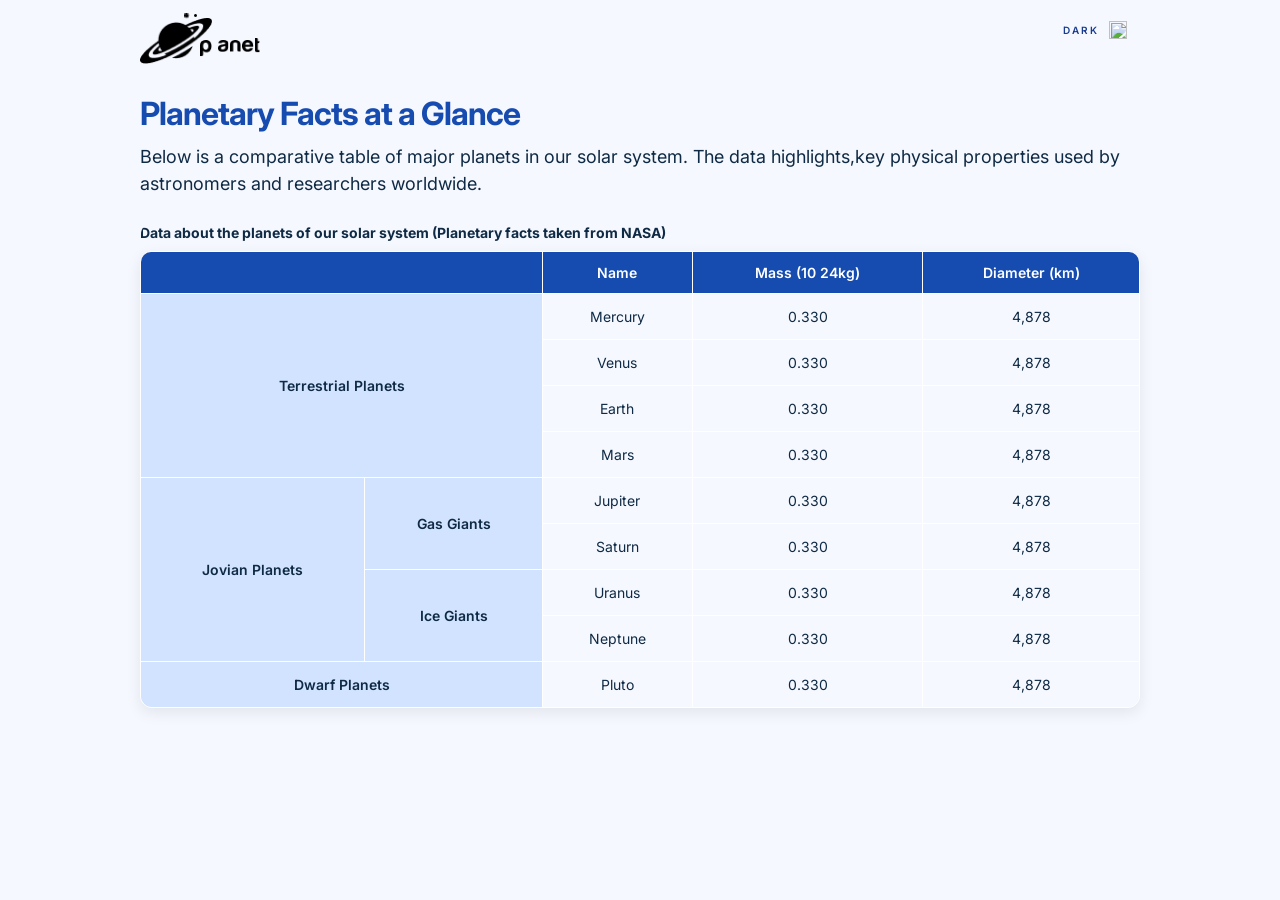
==== commit f640670e: "fixed it all and waiting for feedback" ====
--- a/index.html
+++ b/index.html
@@ -1,12 +1,14 @@
 <!doctype html>
 <html lang="en">
+
   <head>
-    <link rel="preconnect" href="https://fonts.googleapis.com" />
-    <link rel="preconnect" href="https://fonts.gstatic.com" crossorigin />
 
-    <meta charset="UTF-8" />
+    <link rel="preconnect" href="https://fonts.googleapis.com">
+    <link rel="preconnect" href="https://fonts.gstatic.com" crossorigin>
 
-    <meta http-equiv="X-UA-Compatible" content="IE=edge" />
+    <meta charset="UTF-8">
+
+    <meta http-equiv="X-UA-Compatible" content="IE=edge">
 
     <meta name="viewport" content="width=device-width, initial-scale=1.0" />
 
@@ -14,66 +16,62 @@
 
     <link rel="stylesheet" href="style.css" />
 
-    <link
-      href="https://fonts.googleapis.com/css2?family=Inter:ital,opsz,
+    <link href="https://fonts.googleapis.com/css2?family=Inter:ital,opsz,
     wght@0,14..32,100..900;1,14..32,100..900&family=Karla:ital,wght@0,
-    200..800;1,200..800&display=swap"
-      rel="stylesheet"
-    />
+    200..800;1,200..800&display=swap" rel="stylesheet">
 
-    <link
-      rel="icon"
-      type="image/png"
-      href="../Group-18-Capstone-Project/favcion/Vector.png"
-      sizes="96x96"
-    />
+    <link rel="icon" type="image/png" href="../Group-18-Capstone-Project/favcion/Vector.png" sizes="96x96"/>
+
   </head>
 
   <body>
+
     <header class="site-header">
-      <!--LIGHT MODE LOGO -->
-      <div class="planet-logo">
-        <img src="favcion/Vector (3).png" class="logo-piece-3" alt="" />
-        <img src="favcion/Vector (2).png" class="logo-piece-4" alt="" />
-        <img src="favcion/Vector.png" class="logo-piece-1" alt="" />
-        <img src="favcion/Vector (1).png" class="logo-piece-2" alt="" />
 
-        <img src="favcion/Letter P.png" class="logo-letter logo-p" alt="" />
-        <img src="favcion/Letter L.png" class="logo-letter logo-l" alt="" />
-        <img src="favcion/Letter A.png" class="logo-letter logo-a" alt="" />
-        <img src="favcion/Letter N.png" class="logo-letter logo-n" alt="" />
-        <img src="favcion/Letter E.png" class="logo-letter logo-e" alt="" />
-        <img src="favcion/Letter T.png" class="logo-letter logo-t" alt="" />
+    <!--LIGHT MODE LOGO -->
+    <div class="planet-logo">
+     
+    <img src="favcion/Vector (3).png" class="logo-piece-3" alt="">
+    <img src="favcion/Vector (2).png" class="logo-piece-4" alt="">
+    <img src="favcion/Vector.png" class="logo-piece-1" alt="">
+    <img src="favcion/Vector (1).png" class="logo-piece-2" alt="">
 
-        <!--DARK MODE LOGO -->
-        <img src="favcion/logo.png" class="logo-dark" alt="" />
-      </div>
+    <img src="favcion/Letter P.png" class="logo-letter logo-p" alt="">
+    <img src="favcion/Letter L.png" class="logo-letter logo-l" alt="">
+    <img src="favcion/Letter A.png" class="logo-letter logo-a" alt="">
+    <img src="favcion/Letter N.png" class="logo-letter logo-n" alt="">
+    <img src="favcion/Letter E.png" class="logo-letter logo-e" alt="">
+    <img src="favcion/Letter T.png" class="logo-letter logo-t" alt="">
 
-      <button id="theme-btn" class="theme-toggle">
+    <!--DARK MODE LOGO -->
+    <img src="favcion/logo.png" class="logo-dark" alt="">
+
+</div>
+
+    <button id="theme-btn" class="theme-toggle">
         <span>DARK</span>
-        <img src="favcion/Theme icon.png" alt="" class="moon-icon" />
-      </button>
-    </header>
+        <img src="favcion/Theme icon.png" alt="" class="moon-icon">
+    </button>
+
+</header>
+
 
     <!--This is the table section-->
     <section class="table">
-      <h1>Planetary Facts at a Glance</h1>
-      <p>
-        Below is a comparative table of major planets in our solar system. The
-        data highlights,key physical properties used by astronomers and
-        researchers worldwide.
-      </p>
 
-      <table>
+    <h1>Planetary Facts at a Glance</h1>
+    <p>
+      Below is a comparative table of major planets in our solar system. 
+     The data highlights,key physical properties used by astronomers and researchers worldwide.
+    </p>
+
+    <table>
+
         <caption>
-          <b
-            >Data about the planets of our solar system (Planetary facts taken
-            from NASA)</b
-          >
+         <b>Data about the planets of our solar system (Planetary facts taken from NASA)</b>
         </caption>
 
         <thead>
-<<<<<<< HEAD
 
             <tr>
 
@@ -88,68 +86,23 @@
 
             </tr>
 
-=======
-          <tr>
-            <th colspan="2"></th>
-            <th>Name</th>
-            <th>Mass (10 24kg)</th>
-            <th>Diameter (km)</th>
-          </tr>
->>>>>>> 99e9f58dc8d9c030489d81ff3f50bddd46374d9c
         </thead>
 
         <tbody>
-          <!-- Terrestrial Planets -->
-          <tr>
-            <th scope="rowgroup" rowspan="4" colspan="2">
-              Terrestrial Planets
-            </th>
-            <td>Mercury</td>
-            <td>0.330</td>
-            <td>4,878</td>
-          </tr>
 
-          <tr>
-            <td>Venus</td>
-            <td>0.330</td>
-            <td>4,878</td>
-          </tr>
+            <!-- Terrestrial Planets -->
 
-          <tr>
-            <td>Earth</td>
-            <td>0.330</td>
-            <td>4,878</td>
-          </tr>
+            <tr>
 
-<<<<<<< HEAD
                 <th scope="rowgroup" rowspan="4" colspan="2">Terrestrial Planets</th>
                 <td>Mercury</td>
                 <td class="mass-column">0.330</td>
                 <td>4,878</td>
-=======
-          <tr>
-            <td>Mars</td>
-            <td>0.330</td>
-            <td>4,878</td>
-          </tr>
->>>>>>> 99e9f58dc8d9c030489d81ff3f50bddd46374d9c
 
-          <!-- Jovian Planets -->
-          <tr>
-            <th scope="rowgroup" rowspan="4">Jovian Planets</th>
-            <th scope="rowgroup" rowspan="2">Gas Giants</th>
-            <td>Jupiter</td>
-            <td>0.330</td>
-            <td>4,878</td>
-          </tr>
+            </tr>
 
-          <tr>
-            <td>Saturn</td>
-            <td>0.330</td>
-            <td>4,878</td>
-          </tr>
+            <tr>
 
-<<<<<<< HEAD
                 <td>Venus</td>
                 <td class="mass-column">0.330</td>
                 <td>4,878</td>
@@ -205,30 +158,12 @@
                 <td class="mass-column">0.330</td>
                 <td>4,878</td>
             </tr>
-=======
-          <tr>
-            <th scope="rowgroup" rowspan="2">Ice Giants</th>
-            <td>Uranus</td>
-            <td>0.330</td>
-            <td>4,878</td>
-          </tr>
 
-          <tr>
-            <td>Neptune</td>
-            <td>0.330</td>
-            <td>4,878</td>
-          </tr>
->>>>>>> 99e9f58dc8d9c030489d81ff3f50bddd46374d9c
+        </tbody>
 
-          <tr>
-            <th scope="rowgroup" rowspan="1" colspan="2">Dwarf Planets</th>
-            <td>Pluto</td>
-            <td>0.330</td>
-            <td>4,878</td>
-          </tr>
-        </tbody>
-      </table>
-    </section>
-    <script src="script.js"></script>
+            
+    </table>
+  </section>
+  <script src="script.js"></script>
   </body>
 </html>
--- a/style.css
+++ b/style.css
@@ -1,36 +1,28 @@
 * {
-  box-sizing: border-box;
-  margin: 0;
-  padding: 0;
-  font-family:
-    Inter,
-    sans-serif,
-    -apple-system,
-    BlinkMacSystemFont,
-    "Segoe UI",
-    Roboto,
-    Oxygen,
-    Ubuntu,
-    Cantarell,
-    "Open Sans",
-    "Helvetica Neue",
-    sans-serif;
-}
+    box-sizing: border-box;
+    margin: 0;
+    padding: 0;
+    font-family: Inter, sans-serif, -apple-system,
+        BlinkMacSystemFont, "Segoe UI", Roboto, Oxygen, Ubuntu,
+        Cantarell, "Open Sans", "Helvetica Neue", sans-serif;
+}
+
 
 /* =========================
    HEADER
 ========================= */
 
 .site-header {
-  display: flex;
-  justify-content: space-between;
-  align-items: center;
-
-  width: 90%;
-  max-width: 1200px;
-  margin: 0 auto;
-  padding: 12px 0;
-}
+    display: flex;
+    justify-content: space-between;
+    align-items: center;
+
+    width: 90%;
+    max-width: 1200px;
+    margin: 0 auto;
+    padding: 12px 0;
+}
+
 
 /* =========================
    PLANET LOGO
@@ -39,125 +31,135 @@
 ========================= */
 
 .planet-logo {
-  position: relative;
-  width: 90px;
-  height: 35px;
-}
-
-.planet-logo img {
-  position: absolute;
-  object-fit: contain;
-}
-
-.logo-piece-1 {
-  width: 72px;
-  height: 46px;
-  opacity: 1;
-  top: 5px;
-  left: -0px;
-}
-
-.logo-piece-2 {
-  width: 21px;
-  height: 13px;
-  opacity: 1;
-  top: 33px;
-  left: 32px;
-}
-
-.logo-piece-3 {
-  width: 3px;
-  height: 3px;
-  opacity: 1;
-  top: 1px;
-  left: 54px;
-}
-
-.logo-piece-4 {
-  width: 6px;
-  height: 6px;
-  opacity: 1;
-  top: 0px;
-  left: 44px;
+    position: relative;
+    width: 90px;
+    height: 35px;
+}
+
+.planet-logo img{
+    position: absolute;
+    object-fit: contain;
+}
+
+.logo-piece-1{
+    width: 72px;
+    height:46px;
+    opacity: 1;
+    top:5px;
+    left: -0px;
+
+}
+
+.logo-piece-2{
+   width: 21px;
+   height: 13px;
+   opacity: 1;
+   top: 33px;
+   left: 32px;
+
+}
+
+.logo-piece-3{
+    width: 3px;
+height: 3px;
+opacity: 1;
+top: 1px;
+left: 54px;
+
+}
+
+.logo-piece-4{
+    width: 6px;
+    height: 6px;
+    opacity: 1;
+    top: 0px;
+    left: 44px;
+
 }
 
 .logo-p {
-  width: 12px;
-  height: 18px;
-  opacity: 1;
-  top: 27px;
-  left: 60px;
+   width: 12px;
+   height: 18px;
+   opacity: 1;
+   top: 27px;
+   left: 60px;
+
 }
 
 .logo-l {
-  width: 3px;
-  height: 16px;
-  opacity: 1;
-  top: 24px;
-  left: 73px;
+    width:3px;
+   height:16px;
+   opacity:1;
+   top:24px;
+   left:73px;
+
 }
 
 .logo-a {
-  width: 11px;
-  height: 13px;
-  opacity: 1;
-  top: 27px;
-  left: 78px;
+   width:11px;
+height:13px;
+opacity:1;
+top:27px;
+left:78px;
+
 }
 
 .logo-n {
-  width: 11px;
-  height: 13px;
-  opacity: 1;
-  top: 27px;
-  left: 90px;
+ width:11px;
+ height:13px;
+ opacity:1;
+ top:27px;
+ left:90px;
+
 }
 
 .logo-e {
-  width: 12px;
-  height: 13px;
-  opacity: 1;
-  top: 27px;
-  left: 102px;
+ width:12px;
+ height:13px;
+ opacity:1;
+ top:27px;
+ left:102px;
+
 }
 
 .logo-t {
-  width: 5px;
-  height: 17px;
-  opacity: 1;
-  top: 24px;
-  left: 115px;
-}
+ width:5px;
+ height:17px;
+ opacity:1;
+ top: 24px;
+ left: 115px;
+
+}
+
 
 /* =========================
    DARK MODE BUTTON
 ========================= */
 
 .theme-toggle {
-  display: flex;
-  align-items: center;
-  gap: 10px;
-
-  background: transparent;
-  color: #173b8f;
-  border: none;
-
-  padding: 8px 12px;
-
-  font-size: 10px;
-  font-weight: 600;
-  letter-spacing: 2px;
-
-  cursor: pointer;
+    display: flex;
+    align-items: center;
+    gap: 10px;
+
+    background: transparent;
+    color: #173b8f;
+    border: none;
+
+    padding: 8px 12px;
+
+    font-size: 10px;
+    font-weight: 600;
+    letter-spacing: 2px;
+
+    cursor: pointer;
 }
 
 .moon-icon {
-  width: 18px;
-  height: 18px;
-  object-fit: contain;
-}
-
-<<<<<<< HEAD
+    width: 18px;
+    height: 18px;
+    object-fit: contain;
+}
+
 .body,
 .site-header,
 .table,
@@ -177,108 +179,112 @@
 }
 
 
-=======
->>>>>>> 99e9f58dc8d9c030489d81ff3f50bddd46374d9c
 /* =========================
    PAGE
 ========================= */
 
 body {
-  background: #f6f8ff;
-  color: #0f2a44;
-}
+    background: #F6F8FF;
+    color: #0F2A44;
+}
+
 
 /* =========================
    TABLE SECTION
 ========================= */
 
 .table {
-  width: 90%;
-  max-width: 1200px;
-  margin: 20px auto;
-}
+    width: 90%;
+    max-width: 1200px;
+    margin: 20px auto;
+}
+
 
 /* =========================
    HEADING
 ========================= */
 
 h1 {
-  font-size: 32px;
-  color: #164baf;
-  margin-bottom: 5px;
-
-  letter-spacing: -1px;
-  line-height: 1.5;
+    font-size: 32px;
+    color: #164BAF;
+    margin-bottom: 5px;
+
+    letter-spacing: -1px;
+    line-height: 1.5;
 }
 
 p {
-  font-size: 18px;
-  color: #0f2a44;
-  line-height: 1.5;
-  margin-bottom: 25px;
-}
+    font-size: 18px;
+    color: #0F2A44;
+    line-height: 1.5;
+    margin-bottom: 25px;
+}
+
 
 /* =========================
    CAPTION
 ========================= */
 
 caption {
-  font-size: 14px;
-  color: #0f2a44;
-  text-align: left;
-
-  line-height: 1.5;
-  margin-bottom: 8px;
-
-  caption-side: top;
-}
+    font-size: 14px;
+    color: #0F2A44;
+    text-align: left;
+
+    line-height: 1.5;
+    margin-bottom: 8px;
+
+    caption-side: top;
+}
+
 
 /* =========================
    PLANET TABLE
 ========================= */
 
 table {
-  width: 100%;
-  border-collapse: separate;
-  border-spacing: 0;
-
-  background: #f6f8ff;
-
-  border: 1px solid #ffffff;
-  border-radius: 12px;
-
-  overflow: hidden;
-
-  box-shadow: 0 5px 15px rgba(0, 0, 0, 0.08);
-}
+    width: 100%;
+    border-collapse: separate;
+    border-spacing: 0;
+
+    background: #F6F8FF;
+
+    border: 1px solid #FFFFFF;
+    border-radius: 12px;
+
+    overflow: hidden;
+
+    box-shadow: 0 5px 15px rgba(0, 0, 0, 0.08);
+}
+
 
 /* =========================
    TABLE HEADER
 ========================= */
 
 thead th {
-  background: #164baf;
-  color: white;
-
-  font-size: 14px;
-  font-weight: 600;
-
-  padding: 12px 15px;
-
-  text-align: center;
-
-  border-right: 1px solid white;
-  border-bottom: 1px solid white;
+    background: #164BAF;
+    color: white;
+
+    font-size: 14px;
+    font-weight: 600;
+
+    padding: 12px 15px;
+
+    text-align: center;
+
+    border-right: 1px solid white;
+    border-bottom: 1px solid white;
 }
 
 thead th:first-child {
-  border-top-left-radius: 10px;
+    border-top-left-radius: 10px;
 }
 
 thead th:last-child {
-  border-top-right-radius: 10px;
-  border-right: none;
-}
+    border-top-right-radius: 10px;
+    border-right: none;
+}
+
 
 /* =========================
    TABLE BODY
@@ -286,100 +292,120 @@
 
 tbody td,
 tbody th {
-  padding: 14px 15px;
-
-  text-align: center;
-
-  border-right: 1px solid white;
-  border-bottom: 1px solid white;
-}
+    padding: 14px 15px;
+
+    text-align: center;
+
+    border-right: 1px solid white;
+    border-bottom: 1px solid white;
+}
+
 
 /* Planet names + values */
 
 tbody td {
-  background: #f6f8ff;
-  color: #0f2a44;
-
-  font-size: 14px;
-}
+    background: #F6F8FF;
+    color: #0F2A44;
+
+    font-size: 14px;
+}
+
 
 /* Terrestrial / Jovian / Gas Giants /
    Ice Giants / Dwarf Planets */
 
 tbody th {
-  background: #d1e3ff;
-  color: #0f2a44;
-
-  font-size: 14px;
-  font-weight: 600;
-
-  vertical-align: middle;
-}
+    background: #D1E3FF;
+    color: #0F2A44;
+
+    font-size: 14px;
+    font-weight: 600;
+
+    vertical-align: middle;
+}
+
 
 /* Remove the final borders */
 
 tbody tr:last-child td,
 tbody tr:last-child th {
-  border-bottom: none;
+    border-bottom: none;
 }
 
 tbody td:last-child,
 tbody th:last-child {
-  border-right: none;
-}
+    border-right: none;
+}
+
+/* DESKTOP LAYOUT */
+
+.table {
+    width: 90%;
+    max-width: 1000px;
+    margin: 30px auto;
+}
+
+.site-header {
+    width: 90%;
+    max-width: 1000px;
+    margin: 0 auto;
+}
+
 
 /* =========================
    FOOTER
 ========================= */
 
 footer {
-  width: 90%;
-  max-width: 1200px;
-
-  margin: 0 auto;
-  padding: 25px 0;
-
-  border-top: 1px solid #d1e3ff;
-
-  color: #164baf;
-
-  font-size: 13px;
-
-  display: grid;
-  grid-template-columns: 1fr 1fr;
-  gap: 20px;
+    width: 90%;
+    max-width: 1200px;
+
+    margin: 0 auto;
+    padding: 25px 0;
+
+    border-top: 1px solid #D1E3FF;
+
+    color: #164BAF;
+
+    font-size: 13px;
+
+    display: grid;
+    grid-template-columns: 1fr 1fr;
+    gap: 20px;
 }
 
 footer p {
-  font-size: 13px;
-  color: #164baf;
+    font-size: 13px;
+    color: #164BAF;
 }
 
 footer a {
-  color: #164baf;
-  text-decoration: none;
+    color: #164BAF;
+    text-decoration: none;
 }
 
 footer a:hover {
-  text-decoration: underline;
-}
+    text-decoration: underline;
+}
+
 
 /* =========================
    DARK MODE
 ========================= */
 
 .logo-dark {
-  display: none;
+    display: none;
 }
 .dark-mode .logo-dark {
-  display: block;
+    display: block;
 }
 .dark-mode .logo-light {
-  display: none;
+    display: none;
 }
 
 .dark-mode {
-  background: var(--colors-neutral-900, #141d2f);
+    background:var(--colors-neutral-900, #141D2F);
+;
 }
 
 .theme-toggle {
@@ -399,59 +425,62 @@
 }
 
 .dark-mode h1 {
-  color: #ffffff;
-}
-
-.dark-mode p {
-  color: #90a4d4;
+    color: #FFFFFF;
+}
+
+.dark-mode p{
+    color: #90A4D4;
 }
 
 .dark-mode caption {
-  color: #d1e3ff;
+    color:#D1E3FF;
+;
 }
 
 .dark-mode table {
-  background: #141d2f;
+    background: #141D2F;
+;
 }
 
 .dark-mode thead th {
-  background: #141d2f;
+    background: #141D2F;
+
 }
 
 .dark-mode tbody td {
-  background: #f2f7ff;
-  color: #000000;
+    background:#F2F7FF;
+;
+    color: #000000;
 }
 
 .dark-mode tbody th {
-  background: #90a4d4;
-  color: #000000;
+    background: #90A4D4;
+;
+color: #000000;
 }
 
 .dark-mode .theme-toggle {
-  color: var(--colors-neutral-200, #90a4d4);
+    color:var(--colors-neutral-200, #90A4D4);
+;
 }
 
 .dark-mode footer {
-  border-top-color: #344b73;
-  color: white;
+    border-top-color: #344B73;
+    color: white;
 }
 
 .dark-mode footer p,
 .dark-mode footer a {
-  color: #d5dcec;
-}
+    color: #D5DCEC;
+}
+
 
 /* =========================
    MOBILE
 ========================= */
 
 @media (max-width: 768px) {
-  .site-header {
-    width: 92%;
-  }
-
-<<<<<<< HEAD
+
     .mass-column {
         display: none;
     }
@@ -461,9 +490,15 @@
         padding: 8px 0;
     }
 
+    table {
+        width: 100%;
+        min-width: 0;
+        table-layout: fixed;
+    }
+
     .table {
         width: 92%;
-        margin: 12px auto;
+        overflow-x: visible;
     }
 
     h1 {
@@ -483,296 +518,8 @@
     thead th,
     tbody td,
     tbody th {
-        padding: 8px 6px;
-        font-size: 12px;
-    }
-}
-=======
-  .table {
-    width: 92%;
-    overflow-x: auto;
-  }
-
-  h1 {
-    font-size: 26px;
-  }
-
-  p {
-    font-size: 15px;
-  }
-
-  table {
-    min-width: 650px;
-  }
-
-  footer {
-    width: 92%;
-    grid-template-columns: 1fr;
-  }
-}
-:root {
-  --bg: #f6f8ff;
-  --surface: #ffffff;
-  --text: #1a2347;
-  --muted: #8a93b2;
-  --blue: #2f6fed;
-  --blue-hover: #5b8ef5;
-  --shadow: 0 2px 12px rgba(26, 35, 71, 0.06);
-  --logo-filter: none;
-  --font:
-    "Space Mono", ui-monospace, "SFMono-Regular", Menlo, Consolas, monospace;
-}
-
-body:has(#theme-toggle:checked) {
-  --bg: #131a35;
-  --surface: #1e2a52;
-  --text: #ffffff;
-  --muted: #9aa5cc;
-  --shadow: none;
-  --logo-filter: invert(1);
-}
-
-*,
-*::before,
-*::after {
-  box-sizing: border-box;
-}
-
-html {
-  -webkit-text-size-adjust: 100%;
-}
-
-body {
-  margin: 0;
-  min-height: 100vh;
-  background: var(--bg);
-  color: var(--text);
-  font-family: var(--font);
-  transition:
-    background-color 0.25s ease,
-    color 0.25s ease;
-}
-
-.theme-checkbox {
-  position: absolute;
-  opacity: 0;
-  pointer-events: none;
-}
-
-.nav {
-  width: 100%;
-  max-width: none;
-  margin: 0;
-  padding: 32px clamp(24px, 5vw, 80px) 0;
-}
-
-.nav-top {
-  display: flex;
-  align-items: center;
-  justify-content: space-between;
-  margin-bottom: 24px;
-}
-
-.logo-link {
-  display: inline-flex;
-  line-height: 0;
-}
-
-.logo {
-  display: block;
-  height: 36px;
-  width: auto;
-  filter: var(--logo-filter);
-  transition: filter 0.25s ease;
-}
-
-.theme-switch {
-  display: inline-flex;
-  align-items: center;
-  gap: 8px;
-  cursor: pointer;
-  user-select: none;
-  color: var(--blue);
-  font-size: 10px;
-  font-weight: 700;
-  letter-spacing: 0.2em;
-  text-transform: uppercase;
-  padding: 4px 6px;
-  border: 1px solid transparent;
-  border-radius: 6px;
-  transition: border-color 0.2s ease;
-}
-
-.theme-switch:hover {
-  border-color: var(--blue);
-}
-
-.theme-checkbox:focus-visible + .nav .theme-switch {
-  border-color: var(--blue);
-  box-shadow: 0 0 0 2px var(--blue);
-}
-
-.theme-icon {
-  width: 16px;
-  height: 16px;
-  fill: currentColor;
-  stroke: currentColor;
-}
-
-.icon-moon {
-  stroke: none;
-}
-
-.icon-sun {
-  fill: currentColor;
-}
-
-.label-light,
-.icon-sun {
-  display: none;
-}
-
-body:has(#theme-toggle:checked) .label-dark,
-body:has(#theme-toggle:checked) .icon-moon {
-  display: none;
-}
-
-body:has(#theme-toggle:checked) .label-light {
-  display: inline;
-}
-
-body:has(#theme-toggle:checked) .icon-sun {
-  display: block;
-}
-
-.search {
-  display: flex;
-  align-items: center;
-  gap: 12px;
-  padding: 8px 8px 8px 16px;
-  background: var(--surface);
-  border: 2px solid transparent;
-  border-radius: 10px;
-  box-shadow: var(--shadow);
-  transition:
-    border-color 0.2s ease,
-    background-color 0.25s ease;
-}
-
-.search:focus-within {
-  border-color: var(--blue);
-}
-
-.search-icon {
-  flex: none;
-  width: 20px;
-  height: 20px;
-  fill: none;
-  stroke: var(--blue);
-  stroke-width: 2;
-  stroke-linecap: round;
-}
-
-.search-input {
-  flex: 1;
-  min-width: 0;
-  padding: 10px 0;
-  border: 0;
-  outline: 0;
-  background: transparent;
-  color: var(--text);
-  font: inherit;
-  font-size: 13px;
-  letter-spacing: 0.02em;
-}
-
-.search-input::placeholder {
-  color: var(--muted);
-  opacity: 1;
-}
-
-.search-input::-webkit-search-cancel-button {
-  display: none;
-}
-
-.search-btn {
-  flex: none;
-  padding: 10px 18px;
-  border: 0;
-  border-radius: 6px;
-  background: var(--blue);
-  color: #ffffff;
-  font: inherit;
-  font-size: 12px;
-  font-weight: 700;
-  cursor: pointer;
-  transition: background-color 0.2s ease;
-}
-
-.search-btn:hover {
-  background: var(--blue-hover);
-}
-
-.search-btn:focus-visible {
-  outline: 2px solid var(--text);
-  outline-offset: 2px;
-}
-
-@media (max-width: 1024px) {
-  .nav {
-    padding: 24px 24px 0;
-  }
-
-  .logo {
-    height: 40px;
-  }
-
-  .search-input {
-    font-size: 14px;
-  }
-}
-
-@media (max-width: 600px) {
-  .nav {
-    padding: 20px 16px 0;
-  }
-
-  .nav-top {
-    margin-bottom: 16px;
-  }
-
-  .logo {
-    height: 30px;
-  }
-
-  .theme-label {
-    font-size: 8px;
-  }
-
-  .search {
-    gap: 8px;
-    padding: 6px 6px 6px 12px;
-  }
-
-  .search-icon {
-    width: 16px;
-    height: 16px;
-  }
-
-  .search-input {
-    padding: 8px 0;
-    font-size: 11px;
-  }
-
-  .search-btn {
-    padding: 8px 14px;
-    font-size: 11px;
-  }
-}
-
-@media (prefers-reduced-motion: reduce) {
-  * {
-    transition: none !important;
-  }
-}
->>>>>>> 99e9f58dc8d9c030489d81ff3f50bddd46374d9c
+        padding: 8px 4px;
+        font-size: 11px;
+    }
+}
+
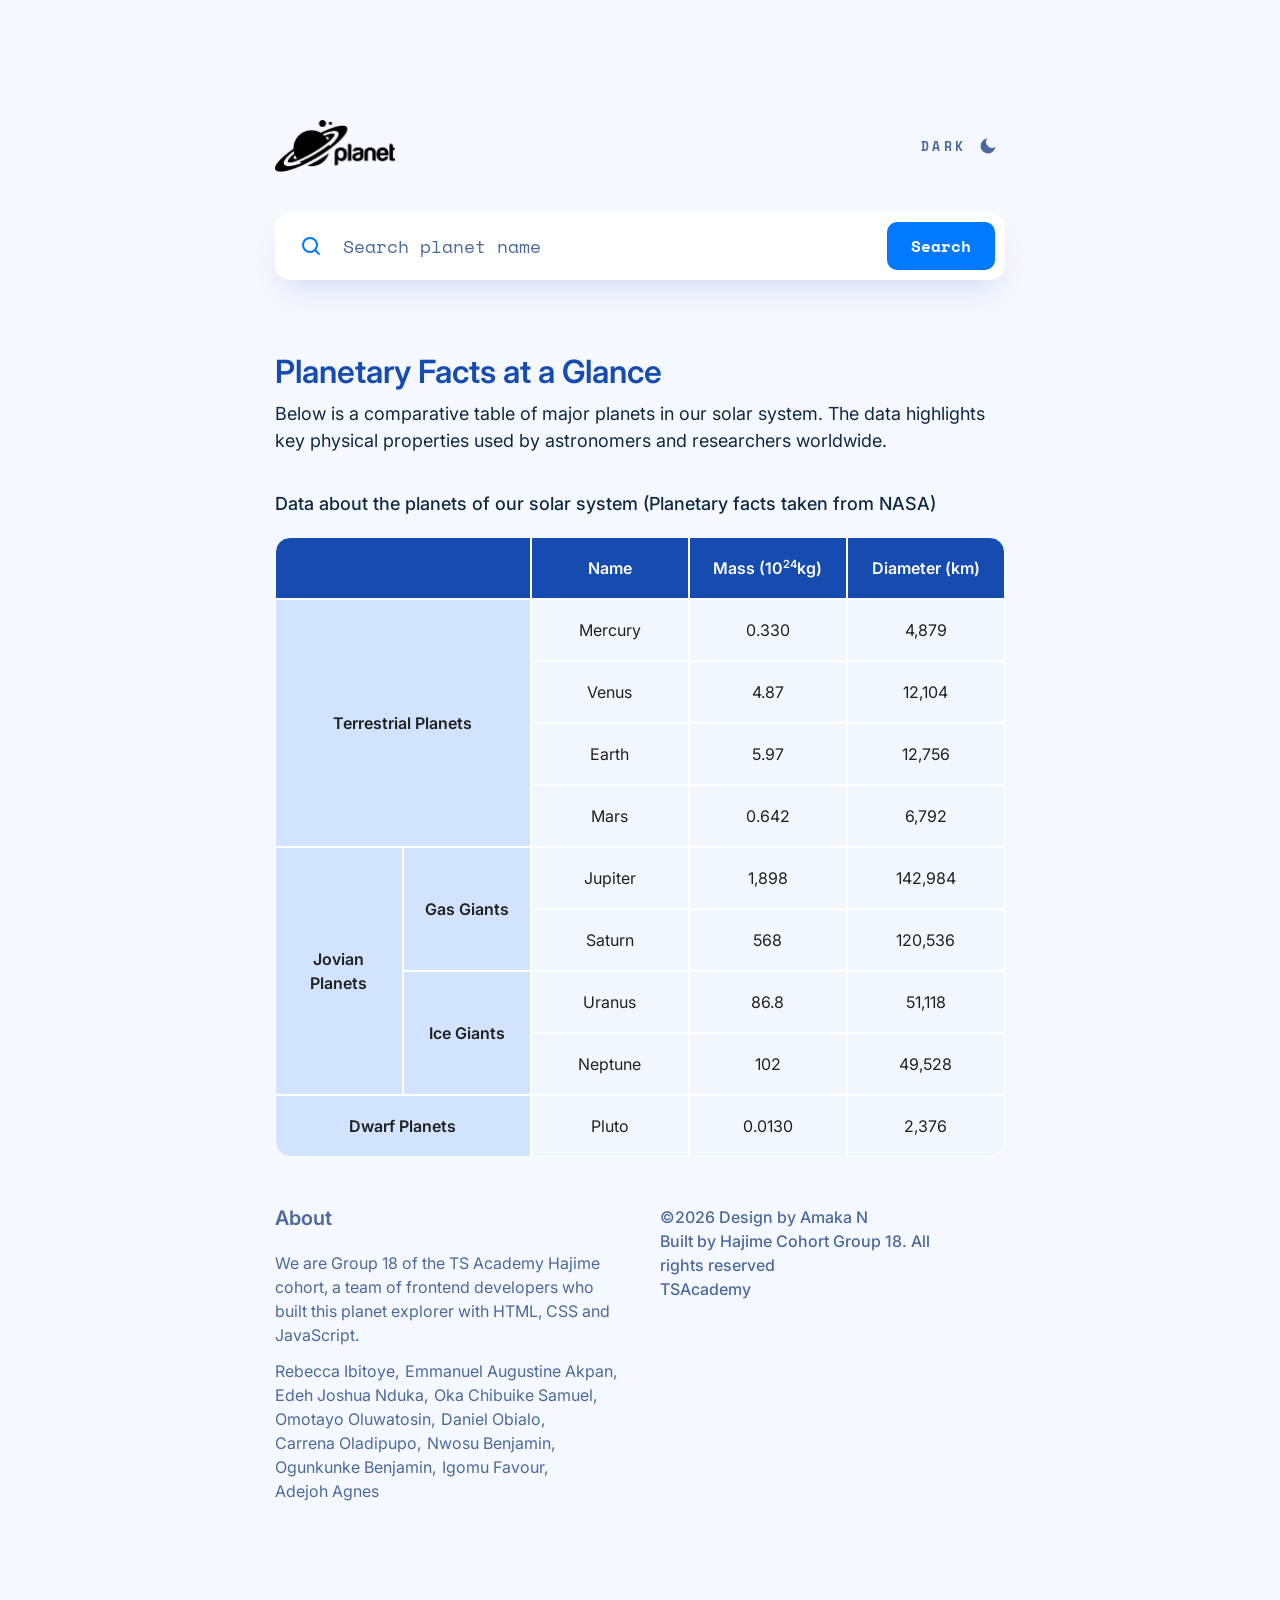
==== commit 032e37a1: "component separation" ====
--- a/index.html
+++ b/index.html
@@ -1,169 +1,47 @@
-<!doctype html>
+<!DOCTYPE html>
 <html lang="en">
 
-  <head>
+<head>
+  <meta charset="UTF-8">
+  <meta http-equiv="X-UA-Compatible" content="IE=edge">
+  <meta name="viewport" content="width=device-width, initial-scale=1">
+  <title>Planet</title>
+  <link rel="preconnect" href="https://fonts.googleapis.com">
+  <link rel="preconnect" href="https://fonts.gstatic.com" crossorigin>
+  <link href="https://fonts.googleapis.com/css2?family=Inter:wght@400;500;600&family=Space+Mono:wght@400;700&display=swap" rel="stylesheet">
+  <link rel="stylesheet" href="style.css">
+  <link rel="stylesheet" href="header/header.css">
+  <link rel="stylesheet" href="planet-card/planet-card.css">
+  <link rel="stylesheet" href="planet-table/planet-table.css">
+  <link rel="stylesheet" href="footer/footer.css">
+</head>
 
-    <link rel="preconnect" href="https://fonts.googleapis.com">
-    <link rel="preconnect" href="https://fonts.gstatic.com" crossorigin>
+<body>
+  <!--
+    This page is built from the component files. include.js replaces each
+    <div data-include="..."> with that component's markup, so edit the
+    component's own HTML file, not this one.
+  -->
 
-    <meta charset="UTF-8">
+  <!-- Navbar section -->
+  <div data-include="header/header.html"></div>
 
-    <meta http-equiv="X-UA-Compatible" content="IE=edge">
+  <main class="container">
 
-    <meta name="viewport" content="width=device-width, initial-scale=1.0" />
+    <!-- Planet card section -->
+    <div data-include="planet-card/planet-card.html"></div>
 
-    <title>Document</title>
+    <!-- Planetary facts table section -->
+    <div data-include="planet-table/planet-table.html"></div>
 
-    <link rel="stylesheet" href="style.css" />
+  </main>
+  
 
-    <link href="https://fonts.googleapis.com/css2?family=Inter:ital,opsz,
-    wght@0,14..32,100..900;1,14..32,100..900&family=Karla:ital,wght@0,
-    200..800;1,200..800&display=swap" rel="stylesheet">
+  <!-- Footer section -->
+  <div data-include="footer/footer.html"></div>
 
-    <link rel="icon" type="image/png" href="../Group-18-Capstone-Project/favcion/Vector.png" sizes="96x96"/>
+  <script src="include.js"></script>
+  <script src="planet-card/planet-card.js"></script>
+</body>
 
-  </head>
-
-  <body>
-
-    <header class="site-header">
-
-    <!--LIGHT MODE LOGO -->
-    <div class="planet-logo">
-     
-    <img src="favcion/Vector (3).png" class="logo-piece-3" alt="">
-    <img src="favcion/Vector (2).png" class="logo-piece-4" alt="">
-    <img src="favcion/Vector.png" class="logo-piece-1" alt="">
-    <img src="favcion/Vector (1).png" class="logo-piece-2" alt="">
-
-    <img src="favcion/Letter P.png" class="logo-letter logo-p" alt="">
-    <img src="favcion/Letter L.png" class="logo-letter logo-l" alt="">
-    <img src="favcion/Letter A.png" class="logo-letter logo-a" alt="">
-    <img src="favcion/Letter N.png" class="logo-letter logo-n" alt="">
-    <img src="favcion/Letter E.png" class="logo-letter logo-e" alt="">
-    <img src="favcion/Letter T.png" class="logo-letter logo-t" alt="">
-
-    <!--DARK MODE LOGO -->
-    <img src="favcion/logo.png" class="logo-dark" alt="">
-
-</div>
-
-    <button id="theme-btn" class="theme-toggle">
-        <span>DARK</span>
-        <img src="favcion/Theme icon.png" alt="" class="moon-icon">
-    </button>
-
-</header>
-
-
-    <!--This is the table section-->
-    <section class="table">
-
-    <h1>Planetary Facts at a Glance</h1>
-    <p>
-      Below is a comparative table of major planets in our solar system. 
-     The data highlights,key physical properties used by astronomers and researchers worldwide.
-    </p>
-
-    <table>
-
-        <caption>
-         <b>Data about the planets of our solar system (Planetary facts taken from NASA)</b>
-        </caption>
-
-        <thead>
-
-            <tr>
-
-                <th colspan="2"></th>
-
-                <th>Name</th>
-
-                <th class="mass-column">Mass (10 24kg)</th>
-
-                <th>Diameter (km)</th>
-
-
-            </tr>
-
-        </thead>
-
-        <tbody>
-
-            <!-- Terrestrial Planets -->
-
-            <tr>
-
-                <th scope="rowgroup" rowspan="4" colspan="2">Terrestrial Planets</th>
-                <td>Mercury</td>
-                <td class="mass-column">0.330</td>
-                <td>4,878</td>
-
-            </tr>
-
-            <tr>
-
-                <td>Venus</td>
-                <td class="mass-column">0.330</td>
-                <td>4,878</td>
-
-            </tr>
-
-            <tr>
-
-                <td>Earth</td>
-                <td class="mass-column">0.330</td>
-                <td>4,878</td>
-
-            </tr>
-
-            <tr>
-
-                <td>Mars</td>
-                <td class="mass-column">0.330</td>
-                <td>4,878</td>
-            </tr>
-
-            <!-- Jovian Planets -->
-            <tr>
-                <th scope="rowgroup" rowspan="4">Jovian Planets</th>
-                <th scope="rowgroup" rowspan="2"> Gas Giants</th>
-                <td>Jupiter</td>
-                <td class="mass-column">0.330</td>
-                <td>4,878</td>
-            </tr>
-
-            <tr>
-                <td>Saturn</td>
-                <td class="mass-column">0.330</td>
-                <td>4,878</td>
-            </tr>
-
-            <tr>
-                <th scope="rowgroup" rowspan="2">Ice Giants</th>
-                <td>Uranus</td>
-                <td class="mass-column">0.330</td>
-                <td>4,878</td>
-            </tr>
-
-            <tr>
-                <td>Neptune</td>
-                <td class="mass-column">0.330</td>
-                <td>4,878</td>
-            </tr>
-
-            <tr>
-                <th scope="rowgroup" rowspan="1" colspan="2"> Dwarf Planets</th>
-                <td>Pluto</td>
-                <td class="mass-column">0.330</td>
-                <td>4,878</td>
-            </tr>
-
-        </tbody>
-
-            
-    </table>
-  </section>
-  <script src="script.js"></script>
-  </body>
-</html>
+</html>
--- a/style.css
+++ b/style.css
@@ -1,525 +1,91 @@
-* {
-    box-sizing: border-box;
-    margin: 0;
-    padding: 0;
-    font-family: Inter, sans-serif, -apple-system,
-        BlinkMacSystemFont, "Segoe UI", Roboto, Oxygen, Ubuntu,
-        Cantarell, "Open Sans", "Helvetica Neue", sans-serif;
+/* =========================================================
+   SITE-WIDE STYLES
+   Theme tokens, base styles and page layout shared by every
+   component. Each component's own styles live in its folder
+   (header/, planet-card/, planet-table/, footer/).
+   ========================================================= */
+
+:root {
+  --bg: #f6f8ff;
+  --surface: #ffffff;
+  --text: #2b3442;
+  --muted: #4b6a9b;
+  --subtle: #788fb4;
+  --blue: #0079ff;
+  --blue-hover: #60abff;
+  --shadow: 0 16px 30px -10px rgba(70, 96, 187, 0.2);
+  --logo-filter: none;
+  --font: "Space Mono", ui-monospace, "SFMono-Regular", Menlo, Consolas, monospace;
+  --font-sans: "Inter", system-ui, -apple-system, "Segoe UI", Roboto, sans-serif;
+  --page-width: 730px;
+  --gutter: 16px;
+
+  /* Planetary facts table */
+  --heading: #164baf;
+  --body-text: #0f2a44;
+  --table-text: #212121;
+  --table-head-bg: #164baf;
+  --table-head-text: #ffffff;
+  --table-group-bg: #d1e3ff;
+  --table-cell-bg: #f2f7ff;
+  --table-line: #ffffff;
 }
 
+/* Dark theme: switched on by the #theme-toggle checkbox in the header */
+body:has(#theme-toggle:checked) {
+  --bg: #131a35;
+  --surface: #1e2a52;
+  --text: #ffffff;
+  --muted: #9aa5cc;
+  --subtle: #8f9bc4;
+  --shadow: none;
+  --logo-filter: invert(1);
 
-/* =========================
-   HEADER
-========================= */
-
-.site-header {
-    display: flex;
-    justify-content: space-between;
-    align-items: center;
-
-    width: 90%;
-    max-width: 1200px;
-    margin: 0 auto;
-    padding: 12px 0;
+  --heading: #7fb2ff;
+  --body-text: #ffffff;
+  --table-text: #ffffff;
+  --table-group-bg: #2a3d73;
+  --table-cell-bg: #1e2a52;
+  --table-line: #131a35;
 }
 
-
-/* =========================
-   PLANET LOGO
-   Leave the individual
-   logo pieces for later
-========================= */
-
-.planet-logo {
-    position: relative;
-    width: 90px;
-    height: 35px;
+*,
+*::before,
+*::after {
+  box-sizing: border-box;
 }
 
-.planet-logo img{
-    position: absolute;
-    object-fit: contain;
+html {
+  -webkit-text-size-adjust: 100%;
 }
 
-.logo-piece-1{
-    width: 72px;
-    height:46px;
-    opacity: 1;
-    top:5px;
-    left: -0px;
-
+body {
+  margin: 0;
+  min-height: 100vh;
+  background: var(--bg);
+  color: var(--text);
+  font-family: var(--font);
+  transition: background-color 0.25s ease, color 0.25s ease;
 }
 
-.logo-piece-2{
-   width: 21px;
-   height: 13px;
-   opacity: 1;
-   top: 33px;
-   left: 32px;
-
+/* Shared page column: navbar, planet card, table and footer all line up */
+.container {
+  width: min(var(--page-width), 100% - 2 * var(--gutter));
+  margin-inline: auto;
 }
 
-.logo-piece-3{
-    width: 3px;
-height: 3px;
-opacity: 1;
-top: 1px;
-left: 54px;
-
+main {
+  padding-top: 40px;
 }
 
-.logo-piece-4{
-    width: 6px;
-    height: 6px;
-    opacity: 1;
-    top: 0px;
-    left: 44px;
-
+@media (max-width: 600px) {
+  main {
+    padding-top: 32px;
+  }
 }
 
-.logo-p {
-   width: 12px;
-   height: 18px;
-   opacity: 1;
-   top: 27px;
-   left: 60px;
-
-}
-
-.logo-l {
-    width:3px;
-   height:16px;
-   opacity:1;
-   top:24px;
-   left:73px;
-
-}
-
-.logo-a {
-   width:11px;
-height:13px;
-opacity:1;
-top:27px;
-left:78px;
-
-}
-
-.logo-n {
- width:11px;
- height:13px;
- opacity:1;
- top:27px;
- left:90px;
-
-}
-
-.logo-e {
- width:12px;
- height:13px;
- opacity:1;
- top:27px;
- left:102px;
-
-}
-
-.logo-t {
- width:5px;
- height:17px;
- opacity:1;
- top: 24px;
- left: 115px;
-
-}
-
-
-/* =========================
-   DARK MODE BUTTON
-========================= */
-
-.theme-toggle {
-    display: flex;
-    align-items: center;
-    gap: 10px;
-
-    background: transparent;
-    color: #173b8f;
-    border: none;
-
-    padding: 8px 12px;
-
-    font-size: 10px;
-    font-weight: 600;
-    letter-spacing: 2px;
-
-    cursor: pointer;
-}
-
-.moon-icon {
-    width: 18px;
-    height: 18px;
-    object-fit: contain;
-}
-
-.body,
-.site-header,
-.table,
-p,
-h1,
-caption,
-table,
-thead th,
-tbody td,
-tbody th,
-.theme-toggle,
-footer {
-    transition:
-        background-color 0.4s ease,
-        color 0.4s ease,
-        border-color 0.4s ease;
-}
-
-
-/* =========================
-   PAGE
-========================= */
-
-body {
-    background: #F6F8FF;
-    color: #0F2A44;
-}
-
-
-/* =========================
-   TABLE SECTION
-========================= */
-
-.table {
-    width: 90%;
-    max-width: 1200px;
-    margin: 20px auto;
-}
-
-
-/* =========================
-   HEADING
-========================= */
-
-h1 {
-    font-size: 32px;
-    color: #164BAF;
-    margin-bottom: 5px;
-
-    letter-spacing: -1px;
-    line-height: 1.5;
-}
-
-p {
-    font-size: 18px;
-    color: #0F2A44;
-    line-height: 1.5;
-    margin-bottom: 25px;
-}
-
-
-/* =========================
-   CAPTION
-========================= */
-
-caption {
-    font-size: 14px;
-    color: #0F2A44;
-    text-align: left;
-
-    line-height: 1.5;
-    margin-bottom: 8px;
-
-    caption-side: top;
-}
-
-
-/* =========================
-   PLANET TABLE
-========================= */
-
-table {
-    width: 100%;
-    border-collapse: separate;
-    border-spacing: 0;
-
-    background: #F6F8FF;
-
-    border: 1px solid #FFFFFF;
-    border-radius: 12px;
-
-    overflow: hidden;
-
-    box-shadow: 0 5px 15px rgba(0, 0, 0, 0.08);
-}
-
-
-/* =========================
-   TABLE HEADER
-========================= */
-
-thead th {
-    background: #164BAF;
-    color: white;
-
-    font-size: 14px;
-    font-weight: 600;
-
-    padding: 12px 15px;
-
-    text-align: center;
-
-    border-right: 1px solid white;
-    border-bottom: 1px solid white;
-}
-
-thead th:first-child {
-    border-top-left-radius: 10px;
-}
-
-thead th:last-child {
-    border-top-right-radius: 10px;
-    border-right: none;
-}
-
-
-/* =========================
-   TABLE BODY
-========================= */
-
-tbody td,
-tbody th {
-    padding: 14px 15px;
-
-    text-align: center;
-
-    border-right: 1px solid white;
-    border-bottom: 1px solid white;
-}
-
-
-/* Planet names + values */
-
-tbody td {
-    background: #F6F8FF;
-    color: #0F2A44;
-
-    font-size: 14px;
-}
-
-
-/* Terrestrial / Jovian / Gas Giants /
-   Ice Giants / Dwarf Planets */
-
-tbody th {
-    background: #D1E3FF;
-    color: #0F2A44;
-
-    font-size: 14px;
-    font-weight: 600;
-
-    vertical-align: middle;
-}
-
-
-/* Remove the final borders */
-
-tbody tr:last-child td,
-tbody tr:last-child th {
-    border-bottom: none;
-}
-
-tbody td:last-child,
-tbody th:last-child {
-    border-right: none;
-}
-
-/* DESKTOP LAYOUT */
-
-.table {
-    width: 90%;
-    max-width: 1000px;
-    margin: 30px auto;
-}
-
-.site-header {
-    width: 90%;
-    max-width: 1000px;
-    margin: 0 auto;
-}
-
-
-/* =========================
-   FOOTER
-========================= */
-
-footer {
-    width: 90%;
-    max-width: 1200px;
-
-    margin: 0 auto;
-    padding: 25px 0;
-
-    border-top: 1px solid #D1E3FF;
-
-    color: #164BAF;
-
-    font-size: 13px;
-
-    display: grid;
-    grid-template-columns: 1fr 1fr;
-    gap: 20px;
-}
-
-footer p {
-    font-size: 13px;
-    color: #164BAF;
-}
-
-footer a {
-    color: #164BAF;
-    text-decoration: none;
-}
-
-footer a:hover {
-    text-decoration: underline;
-}
-
-
-/* =========================
-   DARK MODE
-========================= */
-
-.logo-dark {
-    display: none;
-}
-.dark-mode .logo-dark {
-    display: block;
-}
-.dark-mode .logo-light {
-    display: none;
-}
-
-.dark-mode {
-    background:var(--colors-neutral-900, #141D2F);
-;
-}
-
-.theme-toggle {
-    border: 1px solid transparent;
-    border-radius: 8px;
-
-    transition:
-        background-color 0.3s ease,
-        color 0.3s ease,
-        border-color 0.3s ease,
-        box-shadow 0.3s ease;
-}
-
-.dark-mode .theme-toggle:hover {
-    border-color: #90A4D4;
-    box-shadow: 0 0 8px rgba(144, 164, 212, 0.2);
-}
-
-.dark-mode h1 {
-    color: #FFFFFF;
-}
-
-.dark-mode p{
-    color: #90A4D4;
-}
-
-.dark-mode caption {
-    color:#D1E3FF;
-;
-}
-
-.dark-mode table {
-    background: #141D2F;
-;
-}
-
-.dark-mode thead th {
-    background: #141D2F;
-
-}
-
-.dark-mode tbody td {
-    background:#F2F7FF;
-;
-    color: #000000;
-}
-
-.dark-mode tbody th {
-    background: #90A4D4;
-;
-color: #000000;
-}
-
-.dark-mode .theme-toggle {
-    color:var(--colors-neutral-200, #90A4D4);
-;
-}
-
-.dark-mode footer {
-    border-top-color: #344B73;
-    color: white;
-}
-
-.dark-mode footer p,
-.dark-mode footer a {
-    color: #D5DCEC;
-}
-
-
-/* =========================
-   MOBILE
-========================= */
-
-@media (max-width: 768px) {
-
-    .mass-column {
-        display: none;
-    }
-
-    .site-header {
-        width: 92%;
-        padding: 8px 0;
-    }
-
-    table {
-        width: 100%;
-        min-width: 0;
-        table-layout: fixed;
-    }
-
-    .table {
-        width: 92%;
-        overflow-x: visible;
-    }
-
-    h1 {
-        font-size: 26px;
-        line-height: 1.3;
-    }
-
-    p {
-        font-size: 14px;
-        margin-bottom: 16px;
-    }
-
-    caption {
-        font-size: 12px;
-    }
-
-    thead th,
-    tbody td,
-    tbody th {
-        padding: 8px 4px;
-        font-size: 11px;
-    }
-}
-
+@media (prefers-reduced-motion: reduce) {
+  * {
+    transition: none !important;
+  }
+}
--- a/header/header.css
+++ b/header/header.css
@@ -0,0 +1,207 @@
+/* =========================================================
+   HEADER — NAVBAR + SEARCH
+   Colours are theme tokens from style.css.
+   ========================================================= */
+
+.theme-checkbox {
+  position: absolute;
+  opacity: 0;
+  pointer-events: none;
+}
+
+.nav {
+  padding-top: 120px;
+}
+
+.nav-top {
+  display: flex;
+  align-items: center;
+  justify-content: space-between;
+  margin-bottom: 40px;
+}
+
+.logo-link {
+  display: inline-flex;
+  line-height: 0;
+}
+
+.logo {
+  display: block;
+  height: 52px;
+  width: auto;
+  filter: var(--logo-filter);
+  transition: filter 0.25s ease;
+}
+
+/* =========================================================
+   THEME SWITCH (label for the hidden #theme-toggle checkbox)
+   ========================================================= */
+
+.theme-switch {
+  display: inline-flex;
+  align-items: center;
+  gap: 12px;
+  cursor: pointer;
+  user-select: none;
+  color: var(--muted);
+  font-size: 13px;
+  font-weight: 700;
+  letter-spacing: 0.25em;
+  text-transform: uppercase;
+  padding: 4px 6px;
+  border: 1px solid transparent;
+  border-radius: 6px;
+  transition: border-color 0.2s ease;
+}
+
+.theme-switch:hover {
+  border-color: var(--blue);
+}
+
+.theme-checkbox:focus-visible + .nav .theme-switch {
+  border-color: var(--blue);
+  box-shadow: 0 0 0 2px var(--blue);
+}
+
+.theme-icon {
+  width: 20px;
+  height: 20px;
+  fill: currentColor;
+  stroke: currentColor;
+}
+
+.icon-moon {
+  stroke: none;
+}
+
+.icon-sun {
+  fill: currentColor;
+}
+
+.label-light,
+.icon-sun {
+  display: none;
+}
+
+body:has(#theme-toggle:checked) .label-dark,
+body:has(#theme-toggle:checked) .icon-moon {
+  display: none;
+}
+
+body:has(#theme-toggle:checked) .label-light {
+  display: inline;
+}
+
+body:has(#theme-toggle:checked) .icon-sun {
+  display: block;
+}
+
+/* =========================================================
+   SEARCH
+   ========================================================= */
+
+.search {
+  display: flex;
+  align-items: center;
+  gap: 20px;
+  padding: 8px 8px 8px 22px;
+  background: var(--surface);
+  border: 2px solid transparent;
+  border-radius: 15px;
+  box-shadow: var(--shadow);
+  transition: border-color 0.2s ease, background-color 0.25s ease;
+}
+
+.search:focus-within {
+  border-color: var(--blue);
+}
+
+.search-icon {
+  flex: none;
+  width: 24px;
+  height: 24px;
+  fill: none;
+  stroke: var(--blue);
+  stroke-width: 2;
+  stroke-linecap: round;
+}
+
+.search-input {
+  flex: 1;
+  min-width: 0;
+  padding: 10px 0;
+  border: 0;
+  outline: 0;
+  background: transparent;
+  color: var(--text);
+  font: inherit;
+  font-size: 18px;
+  text-overflow: ellipsis;
+}
+
+.search-input::placeholder {
+  color: var(--muted);
+  opacity: 1;
+}
+
+.search-input::-webkit-search-cancel-button {
+  display: none;
+}
+
+.search-btn {
+  flex: none;
+  height: 48px;
+  padding: 0 24px;
+  border: 0;
+  border-radius: 10px;
+  background: var(--blue);
+  color: #ffffff;
+  font: inherit;
+  font-size: 16px;
+  font-weight: 700;
+  cursor: pointer;
+  transition: background-color 0.2s ease;
+}
+
+.search-btn:hover {
+  background: var(--blue-hover);
+}
+
+.search-btn:focus-visible {
+  outline: 2px solid var(--text);
+  outline-offset: 2px;
+}
+
+/* =========================================================
+   RESPONSIVE
+   ========================================================= */
+
+@media (max-width: 1024px) {
+  .nav {
+    padding-top: 40px;
+  }
+}
+
+@media (max-width: 600px) {
+  .nav-top {
+    margin-bottom: 32px;
+  }
+
+  .search {
+    gap: 10px;
+    padding-left: 12px;
+  }
+
+  .search-icon {
+    width: 20px;
+    height: 20px;
+  }
+
+  .search-input {
+    font-size: 13px;
+  }
+
+  .search-btn {
+    padding: 0 20px;
+  }
+}
--- a/planet-card/planet-card.css
+++ b/planet-card/planet-card.css
@@ -0,0 +1,321 @@
+/* =========================================================
+   PLANET CARD — THEME TOKENS
+   Colours come from the page tokens in style.css, so the card
+   follows the site's light/dark toggle. The fallbacks keep the
+   card styled when it is used on its own.
+   ========================================================= */
+
+.planet-card,
+.planet-card__message {
+  --pc-bg: var(--surface, #ffffff);
+  --pc-text: var(--text, #2b3442);
+  --pc-muted: var(--muted, #4b6a9b);
+  --pc-subtle: var(--subtle, #788fb4);
+  --pc-accent: var(--blue, #0079ff);
+  --pc-panel: var(--bg, #f6f8ff);
+
+  --pc-shadow: var(--shadow, 0 16px 30px -10px rgba(70, 96, 187, 0.2));
+  --pc-hover-shadow: 0 20px 36px -12px rgba(0, 121, 255, 0.28);
+
+  --pc-radius: 15px;
+  --pc-font: var(--font, "Space Mono", ui-monospace, monospace);
+}
+
+/* =========================================================
+   VISUALLY HIDDEN
+   ========================================================= */
+
+.visually-hidden {
+  position: absolute;
+
+  width: 1px;
+  height: 1px;
+
+  padding: 0;
+  margin: -1px;
+
+  overflow: hidden;
+  clip: rect(0, 0, 0, 0);
+
+  white-space: nowrap;
+  border: 0;
+}
+
+/* =========================================================
+   PLANET CARD
+   Desktop/tablet: image on the left, details in a column
+   beside it. Mobile: image + name side by side, the rest
+   full width underneath.
+   ========================================================= */
+
+.planet-card {
+  display: grid;
+
+  grid-template-columns: 120px minmax(0, 1fr);
+  grid-template-areas:
+    "figure heading"
+    "figure desc"
+    "figure stats"
+    "figure facts";
+
+  align-items: start;
+  gap: 1.5rem 2rem;
+
+  padding: 3rem;
+
+  background: var(--pc-bg);
+  color: var(--pc-text);
+
+  border-radius: var(--pc-radius);
+  box-shadow: var(--pc-shadow);
+
+  font-family: var(--pc-font);
+
+  transition:
+    background-color 0.25s ease,
+    box-shadow 0.2s ease,
+    transform 0.2s ease;
+}
+
+/* Hover effect */
+
+.planet-card:hover {
+  transform: translateY(-2px);
+  box-shadow: var(--pc-hover-shadow);
+}
+
+/* Keyboard accessibility */
+
+.planet-card:focus-visible {
+  outline: 3px solid var(--pc-accent);
+  outline-offset: 4px;
+}
+
+/* =========================================================
+   IMAGE + HEADING
+   ========================================================= */
+
+.planet-card__figure {
+  grid-area: figure;
+  margin: 0;
+}
+
+.planet-card__image {
+  display: block;
+
+  width: 120px;
+  height: 120px;
+
+  border-radius: 50%;
+
+  object-fit: cover;
+
+  background: var(--pc-panel);
+
+  /* Keeps the alt text inside the circle if the image fails to load */
+  overflow: hidden;
+  font-size: 0.75rem;
+}
+
+.planet-card__heading {
+  grid-area: heading;
+  min-width: 0;
+}
+
+/* Planet name */
+
+.planet-card__name {
+  margin: 0;
+
+  font-size: 1.625rem;
+  line-height: 1.3;
+
+  overflow-wrap: anywhere;
+}
+
+/* Planet type */
+
+.planet-card__type {
+  margin: 0.125rem 0 0;
+
+  font-size: 1rem;
+
+  color: var(--pc-accent);
+}
+
+/* =========================================================
+   DESCRIPTION
+   ========================================================= */
+
+.planet-card__description {
+  grid-area: desc;
+
+  margin: 0.5rem 0 0;
+
+  font-size: 0.9375rem;
+  line-height: 1.6;
+
+  color: var(--pc-subtle);
+}
+
+/* =========================================================
+   PLANET STATS
+   Gravity / Mass / Period
+   ========================================================= */
+
+.planet-card__stats {
+  grid-area: stats;
+
+  display: grid;
+
+  grid-template-columns: repeat(3, minmax(0, 1fr));
+
+  gap: 1rem;
+
+  margin: 0;
+  padding: 1rem 2rem;
+
+  background: var(--pc-panel);
+
+  border-radius: 10px;
+}
+
+.planet-card__stat {
+  min-width: 0;
+}
+
+.planet-card__stat dt {
+  font-size: 0.8125rem;
+  color: var(--pc-muted);
+}
+
+.planet-card__stat dd {
+  margin: 0.25rem 0 0;
+
+  font-size: 1.375rem;
+  font-weight: 700;
+  line-height: 1.4;
+
+  overflow-wrap: anywhere;
+}
+
+/* =========================================================
+   PLANET FACTS
+   Temperature / Moons / Diameter / Distance
+   ========================================================= */
+
+.planet-card__facts {
+  grid-area: facts;
+
+  display: grid;
+
+  grid-template-columns: repeat(2, minmax(0, 1fr));
+
+  gap: 1rem 1.5rem;
+
+  margin: 0;
+  padding: 0;
+
+  list-style: none;
+
+  font-size: 0.9375rem;
+
+  color: var(--pc-muted);
+}
+
+.planet-card__facts li {
+  display: flex;
+  align-items: center;
+
+  gap: 1rem;
+
+  min-width: 0;
+}
+
+.planet-card__facts svg {
+  width: 24px;
+  height: 24px;
+
+  color: var(--pc-text);
+  fill: currentColor;
+
+  flex-shrink: 0;
+}
+
+/* =========================================================
+   MESSAGE / LOADING / ERROR
+   ========================================================= */
+
+.planet-card__message {
+  margin: 0;
+  padding: 3rem;
+
+  background: var(--pc-bg);
+  color: var(--pc-muted);
+
+  border-radius: var(--pc-radius);
+  box-shadow: var(--pc-shadow);
+
+  font-family: var(--pc-font);
+  text-align: center;
+}
+
+/* =========================================================
+   MOBILE RESPONSIVENESS
+   ========================================================= */
+
+@media (max-width: 600px) {
+  .planet-card {
+    grid-template-columns: 70px minmax(0, 1fr);
+    grid-template-areas:
+      "figure heading"
+      "desc desc"
+      "stats stats"
+      "facts facts";
+
+    gap: 1.75rem 1.5rem;
+
+    padding: 1.5rem;
+  }
+
+  .planet-card__heading {
+    align-self: center;
+  }
+
+  .planet-card__image {
+    width: 70px;
+    height: 70px;
+  }
+
+  .planet-card__description {
+    margin-top: 0;
+  }
+
+  .planet-card__stats {
+    grid-template-columns: 1fr;
+
+    padding: 1.25rem;
+  }
+
+  .planet-card__facts {
+    grid-template-columns: 1fr;
+  }
+
+  .planet-card__message {
+    padding: 1.5rem;
+  }
+}
+
+/* =========================================================
+   REDUCED MOTION
+   ========================================================= */
+
+@media (prefers-reduced-motion: reduce) {
+  .planet-card {
+    transition: none;
+  }
+
+  .planet-card:hover {
+    transform: none;
+  }
+}
--- a/planet-table/planet-table.css
+++ b/planet-table/planet-table.css
@@ -0,0 +1,146 @@
+/* =========================================================
+   PLANETARY FACTS — TABLE SECTION
+   Colours are theme tokens from style.css.
+   ========================================================= */
+
+.facts {
+  margin-top: 2rem;
+  font-family: var(--font-sans);
+}
+
+.facts__title {
+  margin: 0 0 0.5rem;
+
+  font-size: 2rem;
+  font-weight: 600;
+  line-height: 1.25;
+
+  color: var(--heading);
+}
+
+.facts__intro {
+  margin: 0 0 2.25rem;
+
+  font-size: 1.125rem;
+  line-height: 1.5;
+
+  color: var(--body-text);
+}
+
+/* =========================================================
+   TABLE
+   ========================================================= */
+
+.facts__table {
+  width: 100%;
+
+  /* Column widths are read from the header row */
+  table-layout: fixed;
+
+  /* "separate" (not "collapse") so the outer corners can be rounded */
+  border-collapse: separate;
+  border-spacing: 0;
+
+  font-size: 1rem;
+  text-align: center;
+
+  color: var(--table-text);
+}
+
+.facts__table caption {
+  padding-bottom: 1.25rem;
+
+  font-size: 1.125rem;
+  font-weight: 500;
+  line-height: 1.5;
+  text-align: left;
+
+  color: var(--body-text);
+}
+
+.facts__table th,
+.facts__table td {
+  padding: 1.125rem 0.75rem;
+
+  border: 1px solid var(--table-line);
+
+  line-height: 1.5;
+  overflow-wrap: break-word;
+}
+
+.facts__table thead > tr > * {
+  background: var(--table-head-bg);
+  color: var(--table-head-text);
+  font-weight: 600;
+}
+
+.facts__table tbody th {
+  background: var(--table-group-bg);
+  font-weight: 600;
+}
+
+.facts__table tbody td {
+  background: var(--table-cell-bg);
+}
+
+.facts__table sup {
+  font-size: 0.7em;
+  line-height: 0;
+}
+
+/* Group column (spans 2 columns) takes 35%; the other three share the rest */
+.facts__table thead > tr > :first-child {
+  width: 35%;
+}
+
+/* Rounded outer corners */
+
+.facts__table thead > tr > :first-child {
+  border-top-left-radius: 15px;
+}
+
+.facts__table thead > tr > :last-child {
+  border-top-right-radius: 15px;
+}
+
+.facts__table tbody > tr:last-child > :first-child {
+  border-bottom-left-radius: 15px;
+}
+
+.facts__table tbody > tr:last-child > :last-child {
+  border-bottom-right-radius: 15px;
+}
+
+/* =========================================================
+   MOBILE — as in the design, the Mass column and the
+   source note are dropped to fit the narrow screen
+   ========================================================= */
+
+@media (max-width: 600px) {
+  .facts__table {
+    font-size: 0.75rem;
+  }
+
+  .facts__table caption {
+    font-size: 1rem;
+    padding-bottom: 1rem;
+  }
+
+  .facts__source,
+  .facts__mass {
+    display: none;
+  }
+
+  .facts__table th,
+  .facts__table td {
+    padding: 0.6875rem 0.375rem;
+  }
+
+  .facts__table thead > tr > :first-child {
+    width: 38%;
+  }
+
+  .facts__table thead > tr > :last-child {
+    width: 35%;
+  }
+}
--- a/footer/footer.css
+++ b/footer/footer.css
@@ -0,0 +1,86 @@
+/* =========================================================
+   FOOTER SECTION
+   About (group members) on the left, credits on the right;
+   stacked on mobile.
+   ========================================================= */
+
+.site-footer {
+  display: grid;
+  grid-template-columns: repeat(2, minmax(0, 1fr));
+  gap: 1.75rem 2.5rem;
+
+  margin-top: 3rem;
+  padding-bottom: 120px;
+
+  font-family: var(--font-sans);
+  font-size: 1rem;
+  line-height: 1.5;
+
+  color: var(--muted);
+}
+
+.site-footer__title {
+  margin: 0 0 1.25rem;
+
+  font-size: 1.25rem;
+  font-weight: 600;
+  line-height: 1.3;
+}
+
+.site-footer__intro {
+  margin: 0 0 0.75rem;
+}
+
+/* Names run on as one comma-separated list */
+.site-footer__members {
+  display: flex;
+  flex-wrap: wrap;
+  gap: 0 0.4em;
+
+  margin: 0;
+  padding: 0;
+
+  list-style: none;
+}
+
+.site-footer__members li:not(:last-child)::after {
+  content: ",";
+}
+
+.site-footer__credits {
+  margin: 0;
+  font-weight: 500;
+  text-wrap: pretty;
+}
+
+/* Credit links look like the rest of the text until hovered or focused */
+.site-footer a {
+  color: inherit;
+  text-decoration: none;
+  border-radius: 2px;
+  transition: color 0.2s ease;
+}
+
+.site-footer a:hover {
+  color: var(--blue);
+  text-decoration: underline;
+  text-underline-offset: 3px;
+}
+
+.site-footer a:focus-visible {
+  outline: 2px solid var(--blue);
+  outline-offset: 2px;
+}
+
+@media (max-width: 1024px) {
+  .site-footer {
+    padding-bottom: 40px;
+  }
+}
+
+@media (max-width: 600px) {
+  .site-footer {
+    grid-template-columns: 1fr;
+    margin-top: 2.5rem;
+  }
+}
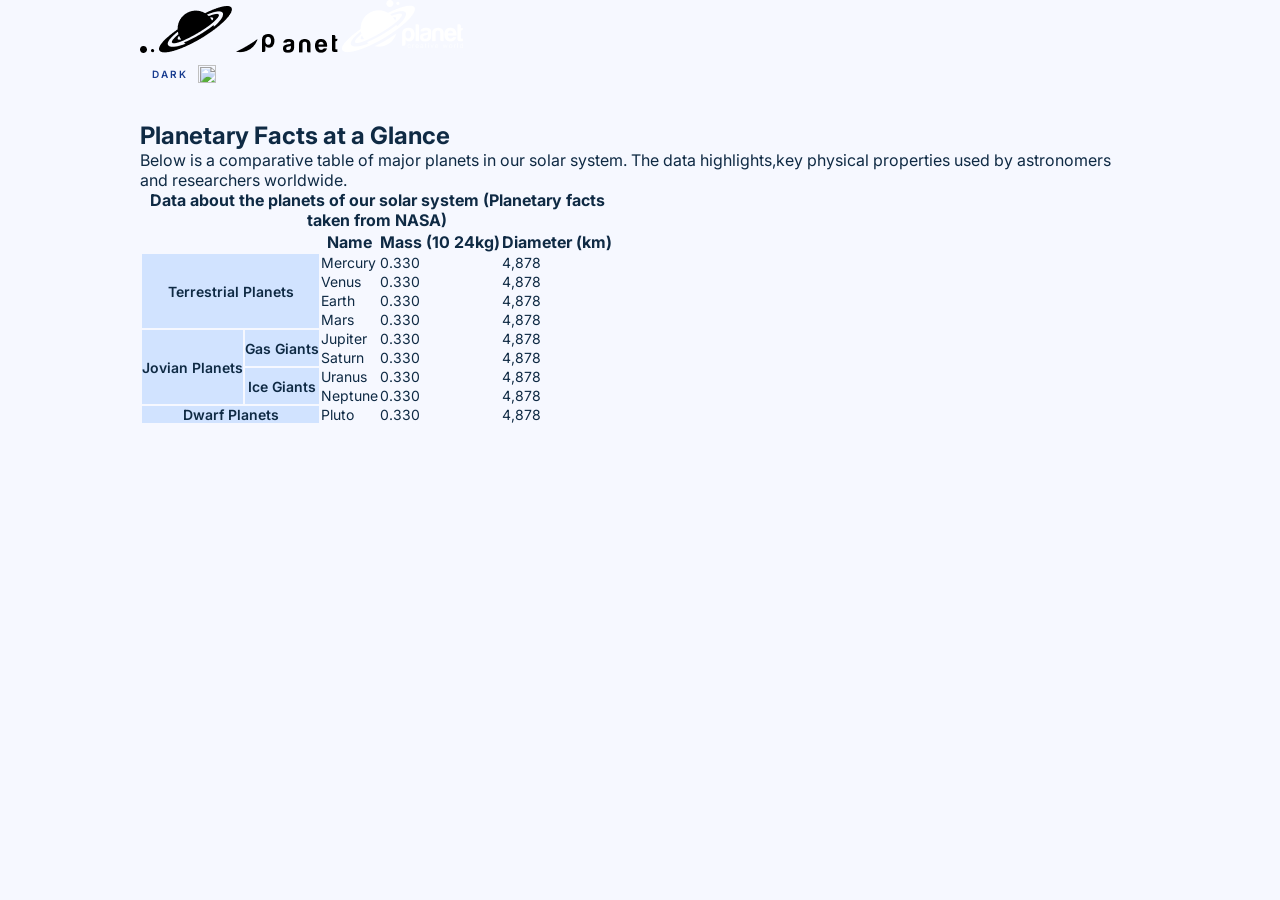
==== commit 2bef90c2: "Merge branch 'main' into navbar Signed-off-by: REBECCA IBITOYE <temitopeibitoye108@gmail.com>" ====
--- a/index.html
+++ b/index.html
@@ -1,47 +1,169 @@
-<!DOCTYPE html>
+<!Doctype html>
 <html lang="en">
 
-<head>
-  <meta charset="UTF-8">
-  <meta http-equiv="X-UA-Compatible" content="IE=edge">
-  <meta name="viewport" content="width=device-width, initial-scale=1">
-  <title>Planet</title>
-  <link rel="preconnect" href="https://fonts.googleapis.com">
-  <link rel="preconnect" href="https://fonts.gstatic.com" crossorigin>
-  <link href="https://fonts.googleapis.com/css2?family=Inter:wght@400;500;600&family=Space+Mono:wght@400;700&display=swap" rel="stylesheet">
-  <link rel="stylesheet" href="style.css">
-  <link rel="stylesheet" href="header/header.css">
-  <link rel="stylesheet" href="planet-card/planet-card.css">
-  <link rel="stylesheet" href="planet-table/planet-table.css">
-  <link rel="stylesheet" href="footer/footer.css">
-</head>
+  <head>
 
-<body>
-  <!--
-    This page is built from the component files. include.js replaces each
-    <div data-include="..."> with that component's markup, so edit the
-    component's own HTML file, not this one.
-  -->
+    <link rel="preconnect" href="https://fonts.googleapis.com">
+    <link rel="preconnect" href="https://fonts.gstatic.com" crossorigin>
 
-  <!-- Navbar section -->
-  <div data-include="header/header.html"></div>
+    <meta charset="UTF-8">
 
-  <main class="container">
+    <meta http-equiv="X-UA-Compatible" content="IE=edge">
 
-    <!-- Planet card section -->
-    <div data-include="planet-card/planet-card.html"></div>
+    <meta name="viewport" content="width=device-width, initial-scale=1.0" />
 
-    <!-- Planetary facts table section -->
-    <div data-include="planet-table/planet-table.html"></div>
+    <title>Document</title>
 
-  </main>
-  
+    <link rel="stylesheet" href="style.css" />
 
-  <!-- Footer section -->
-  <div data-include="footer/footer.html"></div>
+    <link href="https://fonts.googleapis.com/css2?family=Inter:ital,opsz,
+    wght@0,14..32,100..900;1,14..32,100..900&family=Karla:ital,wght@0,
+    200..800;1,200..800&display=swap" rel="stylesheet">
 
-  <script src="include.js"></script>
-  <script src="planet-card/planet-card.js"></script>
-</body>
+    <link rel="icon" type="image/png" href="../Group-18-Capstone-Project/favcion/Vector.png" sizes="96x96"/>
 
-</html>+  </head>
+
+  <body>
+
+    <header class="site-header">
+
+    <!--LIGHT MODE LOGO -->
+    <div class="planet-logo">
+     
+    <img src="favcion/Vector (3).png" class="logo-piece-3" alt="">
+    <img src="favcion/Vector (2).png" class="logo-piece-4" alt="">
+    <img src="favcion/Vector.png" class="logo-piece-1" alt="">
+    <img src="favcion/Vector (1).png" class="logo-piece-2" alt="">
+
+    <img src="favcion/Letter P.png" class="logo-letter logo-p" alt="">
+    <img src="favcion/Letter L.png" class="logo-letter logo-l" alt="">
+    <img src="favcion/Letter A.png" class="logo-letter logo-a" alt="">
+    <img src="favcion/Letter N.png" class="logo-letter logo-n" alt="">
+    <img src="favcion/Letter E.png" class="logo-letter logo-e" alt="">
+    <img src="favcion/Letter T.png" class="logo-letter logo-t" alt="">
+
+    <!--DARK MODE LOGO -->
+    <img src="favcion/logo.png" class="logo-dark" alt="">
+
+</div>
+
+    <button id="theme-btn" class="theme-toggle">
+        <span>DARK</span>
+        <img src="favcion/Theme icon.png" alt="" class="moon-icon">
+    </button>
+
+</header>
+
+
+    <!--This is the table section-->
+    <section class="table">
+
+    <h1>Planetary Facts at a Glance</h1>
+    <p>
+      Below is a comparative table of major planets in our solar system. 
+     The data highlights,key physical properties used by astronomers and researchers worldwide.
+    </p>
+
+    <table>
+
+        <caption>
+         <b>Data about the planets of our solar system (Planetary facts taken from NASA)</b>
+        </caption>
+
+        <thead>
+
+            <tr>
+
+                <th colspan="2"></th>
+
+                <th>Name</th>
+
+                <th class="mass-column">Mass (10 24kg)</th>
+
+                <th>Diameter (km)</th>
+
+
+            </tr>
+
+        </thead>
+
+        <tbody>
+
+            <!-- Terrestrial Planets -->
+
+            <tr>
+
+                <th scope="rowgroup" rowspan="4" colspan="2">Terrestrial Planets</th>
+                <td>Mercury</td>
+                <td class="mass-column">0.330</td>
+                <td>4,878</td>
+
+            </tr>
+
+            <tr>
+
+                <td>Venus</td>
+                <td class="mass-column">0.330</td>
+                <td>4,878</td>
+
+            </tr>
+
+            <tr>
+
+                <td>Earth</td>
+                <td class="mass-column">0.330</td>
+                <td>4,878</td>
+
+            </tr>
+
+            <tr>
+
+                <td>Mars</td>
+                <td class="mass-column">0.330</td>
+                <td>4,878</td>
+            </tr>
+
+            <!-- Jovian Planets -->
+            <tr>
+                <th scope="rowgroup" rowspan="4">Jovian Planets</th>
+                <th scope="rowgroup" rowspan="2"> Gas Giants</th>
+                <td>Jupiter</td>
+                <td class="mass-column">0.330</td>
+                <td>4,878</td>
+            </tr>
+
+            <tr>
+                <td>Saturn</td>
+                <td class="mass-column">0.330</td>
+                <td>4,878</td>
+            </tr>
+
+            <tr>
+                <th scope="rowgroup" rowspan="2">Ice Giants</th>
+                <td>Uranus</td>
+                <td class="mass-column">0.330</td>
+                <td>4,878</td>
+            </tr>
+
+            <tr>
+                <td>Neptune</td>
+                <td class="mass-column">0.330</td>
+                <td>4,878</td>
+            </tr>
+
+            <tr>
+                <th scope="rowgroup" rowspan="1" colspan="2"> Dwarf Planets</th>
+                <td>Pluto</td>
+                <td class="mass-column">0.330</td>
+                <td>4,878</td>
+            </tr>
+
+        </tbody>
+
+            
+    </table>
+  </section>
+  <script src="script.js"></script>
+  </body>
+</html>
--- a/style.css
+++ b/style.css
@@ -1,91 +1,514 @@
-/* =========================================================
-   SITE-WIDE STYLES
-   Theme tokens, base styles and page layout shared by every
-   component. Each component's own styles live in its folder
-   (header/, planet-card/, planet-table/, footer/).
-   ========================================================= */
-
-:root {
-  --bg: #f6f8ff;
-  --surface: #ffffff;
-  --text: #2b3442;
-  --muted: #4b6a9b;
-  --subtle: #788fb4;
-  --blue: #0079ff;
-  --blue-hover: #60abff;
-  --shadow: 0 16px 30px -10px rgba(70, 96, 187, 0.2);
-  --logo-filter: none;
-  --font: "Space Mono", ui-monospace, "SFMono-Regular", Menlo, Consolas, monospace;
-  --font-sans: "Inter", system-ui, -apple-system, "Segoe UI", Roboto, sans-serif;
-  --page-width: 730px;
-  --gutter: 16px;
-
-  /* Planetary facts table */
-  --heading: #164baf;
-  --body-text: #0f2a44;
-  --table-text: #212121;
-  --table-head-bg: #164baf;
-  --table-head-text: #ffffff;
-  --table-group-bg: #d1e3ff;
-  --table-cell-bg: #f2f7ff;
-  --table-line: #ffffff;
-}
-
-/* Dark theme: switched on by the #theme-toggle checkbox in the header */
-body:has(#theme-toggle:checked) {
-  --bg: #131a35;
-  --surface: #1e2a52;
-  --text: #ffffff;
-  --muted: #9aa5cc;
-  --subtle: #8f9bc4;
-  --shadow: none;
-  --logo-filter: invert(1);
-
-  --heading: #7fb2ff;
-  --body-text: #ffffff;
-  --table-text: #ffffff;
-  --table-group-bg: #2a3d73;
-  --table-cell-bg: #1e2a52;
-  --table-line: #131a35;
-}
-
-*,
-*::before,
-*::after {
-  box-sizing: border-box;
-}
-
-html {
-  -webkit-text-size-adjust: 100%;
-}
+* {
+    box-sizing: border-box;
+    margin: 0;
+    padding: 0;
+    font-family: Inter, sans-serif, -apple-system,
+        BlinkMacSystemFont, "Segoe UI", Roboto, Oxygen, Ubuntu,
+        Cantarell, "Open Sans", "Helvetica Neue", sans-serif;
+}
+
+
+/* =========================
+   HEADER
+
+.site-header {
+    display: flex;
+    justify-content: space-between;
+    align-items: center;
+
+    width: 90%;
+    max-width: 1200px;
+    margin: 0 auto;
+    padding: 12px 0;
+}
+
+
+/* =========================
+   PLANET LOGO
+   Leave the individual
+   logo pieces for later
+
+.planet-logo {
+    position: relative;
+    width: 90px;
+    height: 35px;
+}
+
+.planet-logo img{
+    position: absolute;
+    object-fit: contain;
+}
+
+.logo-piece-1{
+    width: 72px;
+    height:46px;
+    opacity: 1;
+    top:5px;
+    left: -0px;
+
+}
+
+.logo-piece-2{
+   width: 21px;
+   height: 13px;
+   opacity: 1;
+   top: 33px;
+   left: 32px;
+
+}
+
+.logo-piece-3{
+    width: 3px;
+height: 3px;
+opacity: 1;
+top: 1px;
+left: 54px;
+
+}
+
+.logo-piece-4{
+    width: 6px;
+    height: 6px;
+    opacity: 1;
+    top: 0px;
+    left: 44px;
+
+}
+
+.logo-p {
+   width: 12px;
+   height: 18px;
+   opacity: 1;
+   top: 27px;
+   left: 60px;
+
+}
+
+.logo-l {
+    width:3px;
+   height:16px;
+   opacity:1;
+   top:24px;
+   left:73px;
+
+}
+
+.logo-a {
+   width:11px;
+height:13px;
+opacity:1;
+top:27px;
+left:78px;
+
+}
+
+.logo-n {
+ width:11px;
+ height:13px;
+ opacity:1;
+ top:27px;
+ left:90px;
+
+}
+
+.logo-e {
+ width:12px;
+ height:13px;
+ opacity:1;
+ top:27px;
+ left:102px;
+
+}
+
+.logo-t {
+ width:5px;
+ height:17px;
+ opacity:1;
+ top: 24px;
+ left: 115px;
+
+}
+
+
+/* =========================
+   DARK MODE BUTTON
+========================= */
+
+.theme-toggle {
+    display: flex;
+    align-items: center;
+    gap: 10px;
+
+    background: transparent;
+    color: #173b8f;
+    border: none;
+
+    padding: 8px 12px;
+
+    font-size: 10px;
+    font-weight: 600;
+    letter-spacing: 2px;
+
+    cursor: pointer;
+}
+
+.moon-icon {
+    width: 18px;
+    height: 18px;
+    object-fit: contain;
+}
+
+.body,
+.site-header,
+.table,
+p,
+h1,
+caption,
+table,
+thead th,
+tbody td,
+tbody th,
+.theme-toggle,
+footer {
+    transition:
+        background-color 0.4s ease,
+        color 0.4s ease,
+        border-color 0.4s ease;
+}
+
+
+/* =========================
+   PAGE
+========================= */
 
 body {
-  margin: 0;
-  min-height: 100vh;
-  background: var(--bg);
-  color: var(--text);
-  font-family: var(--font);
-  transition: background-color 0.25s ease, color 0.25s ease;
-}
-
-/* Shared page column: navbar, planet card, table and footer all line up */
-.container {
-  width: min(var(--page-width), 100% - 2 * var(--gutter));
-  margin-inline: auto;
-}
-
-main {
-  padding-top: 40px;
-}
-
-@media (max-width: 600px) {
-  main {
-    padding-top: 32px;
-  }
-}
-
-@media (prefers-reduced-motion: reduce) {
-  * {
-    transition: none !important;
-  }
-}+    background: #F6F8FF;
+    color: #0F2A44;
+}
+
+
+/* =========================
+   TABLE SECTION
+
+.table {
+    width: 90%;
+    max-width: 1200px;
+    margin: 20px auto;
+}
+
+
+/* =========================
+   HEADING
+
+h1 {
+    font-size: 32px;
+    color: #164BAF;
+    margin-bottom: 5px;
+
+    letter-spacing: -1px;
+    line-height: 1.5;
+}
+
+p {
+    font-size: 18px;
+    color: #0F2A44;
+    line-height: 1.5;
+    margin-bottom: 25px;
+}
+
+
+/* =========================
+   CAPTION
+
+caption {
+    font-size: 14px;
+    color: #0F2A44;
+    text-align: left;
+
+    line-height: 1.5;
+    margin-bottom: 8px;
+
+    caption-side: top;
+}
+
+
+/* =========================
+   PLANET TABLE
+
+table {
+    width: 100%;
+    border-collapse: separate;
+    border-spacing: 0;
+
+    background: #F6F8FF;
+
+    border: 1px solid #FFFFFF;
+    border-radius: 12px;
+
+    overflow: hidden;
+
+    box-shadow: 0 5px 15px rgba(0, 0, 0, 0.08);
+}
+
+
+/* =========================
+   TABLE HEADER
+
+thead th {
+    background: #164BAF;
+    color: white;
+
+    font-size: 14px;
+    font-weight: 600;
+
+    padding: 12px 15px;
+
+    text-align: center;
+
+    border-right: 1px solid white;
+    border-bottom: 1px solid white;
+}
+
+thead th:first-child {
+    border-top-left-radius: 10px;
+}
+
+thead th:last-child {
+    border-top-right-radius: 10px;
+    border-right: none;
+}
+
+
+/* =========================
+   TABLE BODY
+
+tbody td,
+tbody th {
+    padding: 14px 15px;
+
+    text-align: center;
+
+    border-right: 1px solid white;
+    border-bottom: 1px solid white;
+}
+
+
+/* Planet names + values */
+
+tbody td {
+    background: #F6F8FF;
+    color: #0F2A44;
+
+    font-size: 14px;
+}
+
+
+/* Terrestrial / Jovian / Gas Giants /
+   Ice Giants / Dwarf Planets */
+
+tbody th {
+    background: #D1E3FF;
+    color: #0F2A44;
+
+    font-size: 14px;
+    font-weight: 600;
+
+    vertical-align: middle;
+}
+
+
+/* Remove the final borders */
+
+tbody tr:last-child td,
+tbody tr:last-child th {
+    border-bottom: none;
+}
+
+tbody td:last-child,
+tbody th:last-child {
+    border-right: none;
+}
+
+/* DESKTOP LAYOUT */
+
+.table {
+    width: 90%;
+    max-width: 1000px;
+    margin: 30px auto;
+}
+
+.site-header {
+    width: 90%;
+    max-width: 1000px;
+    margin: 0 auto;
+}
+
+
+/* =========================
+   FOOTER
+
+footer {
+    width: 90%;
+    max-width: 1200px;
+
+    margin: 0 auto;
+    padding: 25px 0;
+
+    border-top: 1px solid #D1E3FF;
+
+    color: #164BAF;
+
+    font-size: 13px;
+
+    display: grid;
+    grid-template-columns: 1fr 1fr;
+    gap: 20px;
+}
+
+footer p {
+    font-size: 13px;
+    color: #164BAF;
+}
+
+footer a {
+    color: #164BAF;
+    text-decoration: none;
+}
+
+footer a:hover {
+    text-decoration: underline;
+}
+
+
+/* =========================
+   DARK MODE
+
+.logo-dark {
+    display: none;
+}
+.dark-mode .logo-dark {
+    display: block;
+}
+.dark-mode .logo-light {
+    display: none;
+}
+
+.dark-mode {
+    background:var(--colors-neutral-900, #141D2F);
+;
+}
+
+.theme-toggle {
+    border: 1px solid transparent;
+    border-radius: 8px;
+
+    transition:
+        background-color 0.3s ease,
+        color 0.3s ease,
+        border-color 0.3s ease,
+        box-shadow 0.3s ease;
+}
+
+.dark-mode .theme-toggle:hover {
+    border-color: #90A4D4;
+    box-shadow: 0 0 8px rgba(144, 164, 212, 0.2);
+}
+
+.dark-mode h1 {
+    color: #FFFFFF;
+}
+
+.dark-mode p{
+    color: #90A4D4;
+}
+
+.dark-mode caption {
+    color:#D1E3FF;
+;
+}
+
+.dark-mode table {
+    background: #141D2F;
+;
+}
+
+.dark-mode thead th {
+    background: #141D2F;
+
+}
+
+.dark-mode tbody td {
+    background:#F2F7FF;
+;
+    color: #000000;
+}
+
+.dark-mode tbody th {
+    background: #90A4D4;
+;
+color: #000000;
+}
+
+.dark-mode .theme-toggle {
+    color:var(--colors-neutral-200, #90A4D4);
+;
+}
+
+.dark-mode footer {
+    border-top-color: #344B73;
+    color: white;
+}
+
+.dark-mode footer p,
+.dark-mode footer a {
+    color: #D5DCEC;
+}
+
+
+/* =========================
+   MOBILE
+
+@media (max-width: 768px) {
+
+    .mass-column {
+        display: none;
+    }
+
+    .site-header {
+        width: 92%;
+        padding: 8px 0;
+    }
+
+    table {
+        width: 100%;
+        min-width: 0;
+        table-layout: fixed;
+    }
+
+    .table {
+        width: 92%;
+        overflow-x: visible;
+    }
+
+    h1 {
+        font-size: 26px;
+        line-height: 1.3;
+    }
+
+    p {
+        font-size: 14px;
+        margin-bottom: 16px;
+    }
+
+    caption {
+        font-size: 12px;
+    }
+
+    thead th,
+    tbody td,
+    tbody th {
+        padding: 8px 4px;
+        font-size: 11px;
+    }
+}
+
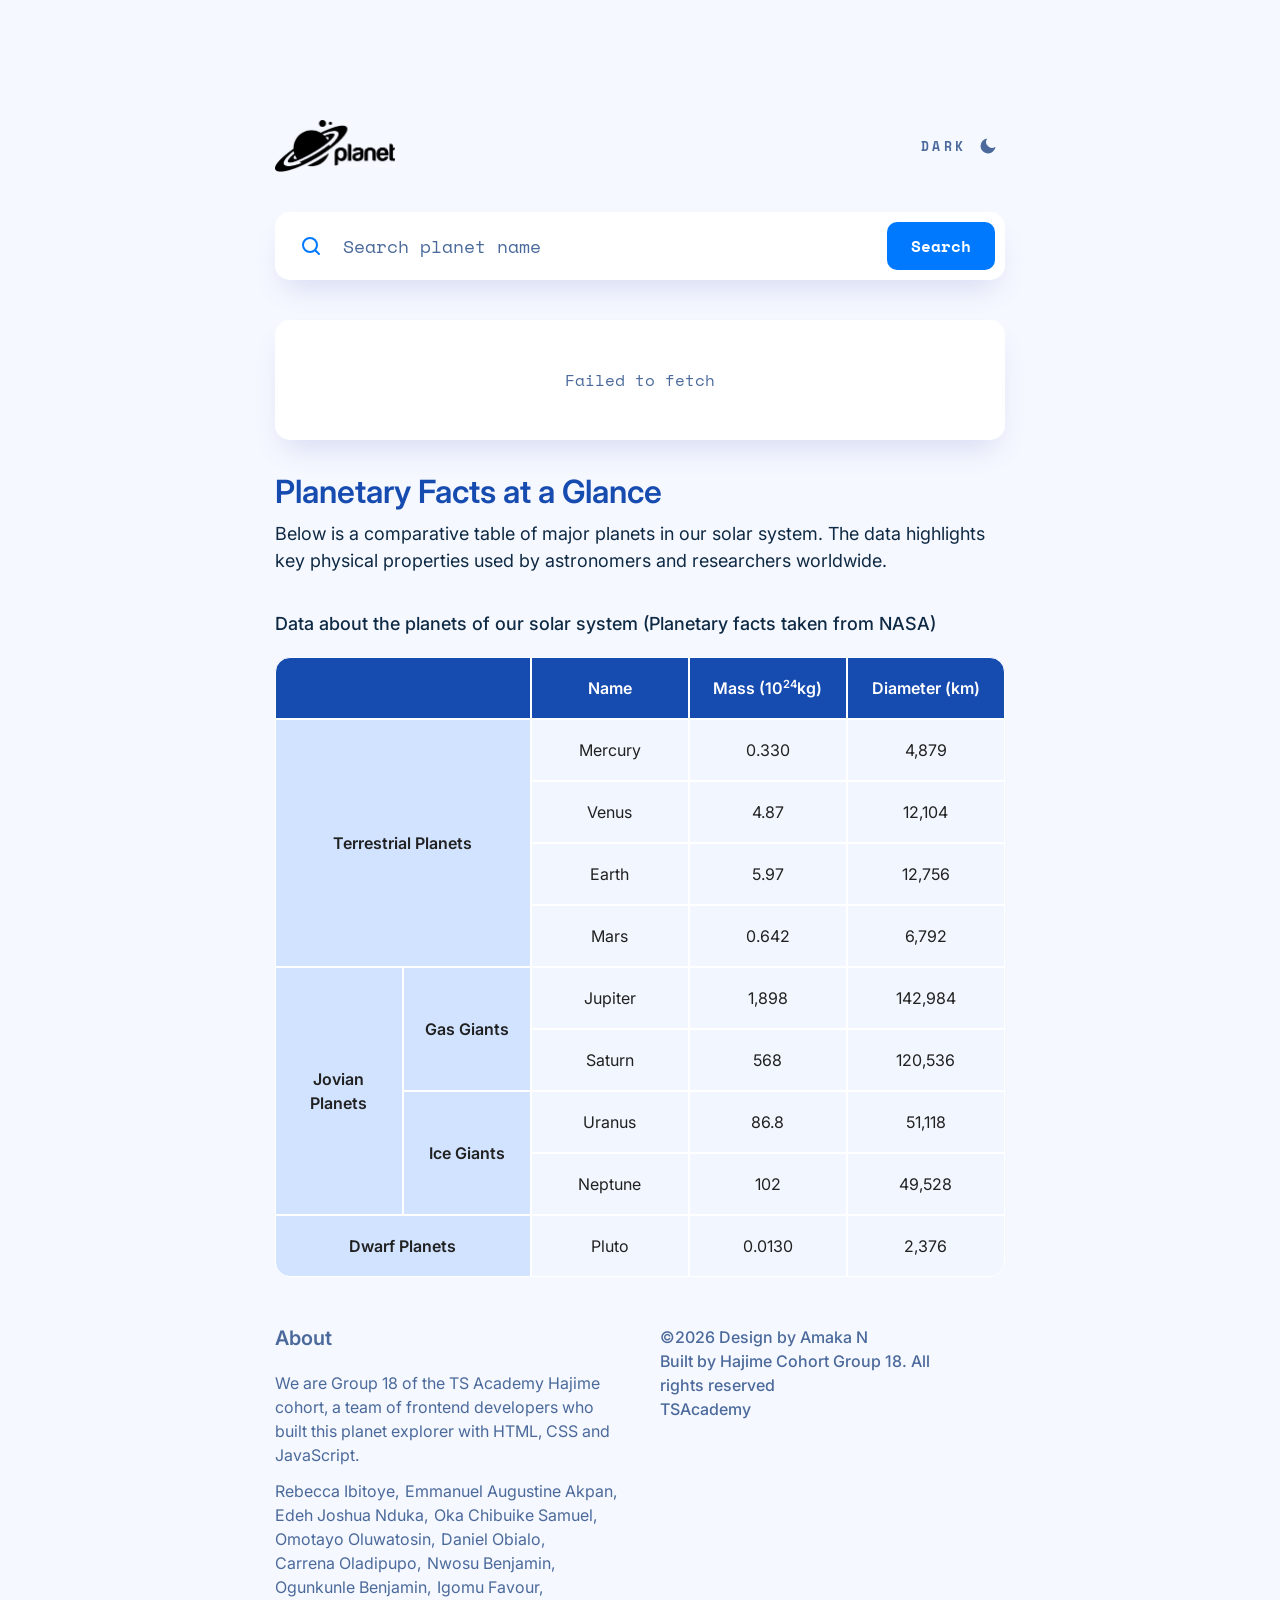
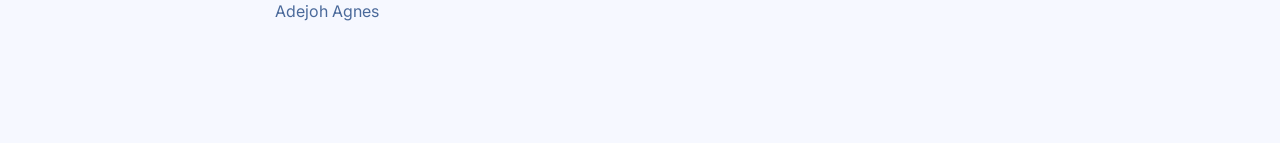
==== commit 4fceb239: "finish" ====
--- a/index.html
+++ b/index.html
@@ -1,169 +1,255 @@
-<!Doctype html>
+<!DOCTYPE html>
 <html lang="en">
 
-  <head>
-
-    <link rel="preconnect" href="https://fonts.googleapis.com">
-    <link rel="preconnect" href="https://fonts.gstatic.com" crossorigin>
-
-    <meta charset="UTF-8">
-
-    <meta http-equiv="X-UA-Compatible" content="IE=edge">
-
-    <meta name="viewport" content="width=device-width, initial-scale=1.0" />
-
-    <title>Document</title>
-
-    <link rel="stylesheet" href="style.css" />
-
-    <link href="https://fonts.googleapis.com/css2?family=Inter:ital,opsz,
-    wght@0,14..32,100..900;1,14..32,100..900&family=Karla:ital,wght@0,
-    200..800;1,200..800&display=swap" rel="stylesheet">
-
-    <link rel="icon" type="image/png" href="../Group-18-Capstone-Project/favcion/Vector.png" sizes="96x96"/>
-
-  </head>
-
-  <body>
-
-    <header class="site-header">
-
-    <!--LIGHT MODE LOGO -->
-    <div class="planet-logo">
-     
-    <img src="favcion/Vector (3).png" class="logo-piece-3" alt="">
-    <img src="favcion/Vector (2).png" class="logo-piece-4" alt="">
-    <img src="favcion/Vector.png" class="logo-piece-1" alt="">
-    <img src="favcion/Vector (1).png" class="logo-piece-2" alt="">
-
-    <img src="favcion/Letter P.png" class="logo-letter logo-p" alt="">
-    <img src="favcion/Letter L.png" class="logo-letter logo-l" alt="">
-    <img src="favcion/Letter A.png" class="logo-letter logo-a" alt="">
-    <img src="favcion/Letter N.png" class="logo-letter logo-n" alt="">
-    <img src="favcion/Letter E.png" class="logo-letter logo-e" alt="">
-    <img src="favcion/Letter T.png" class="logo-letter logo-t" alt="">
-
-    <!--DARK MODE LOGO -->
-    <img src="favcion/logo.png" class="logo-dark" alt="">
-
-</div>
-
-    <button id="theme-btn" class="theme-toggle">
-        <span>DARK</span>
-        <img src="favcion/Theme icon.png" alt="" class="moon-icon">
-    </button>
-
-</header>
-
-
-    <!--This is the table section-->
-    <section class="table">
-
-    <h1>Planetary Facts at a Glance</h1>
-    <p>
-      Below is a comparative table of major planets in our solar system. 
-     The data highlights,key physical properties used by astronomers and researchers worldwide.
+<head>
+  <meta charset="UTF-8">
+  <meta http-equiv="X-UA-Compatible" content="IE=edge">
+  <meta name="viewport" content="width=device-width, initial-scale=1">
+  <title>Planet</title>
+  <link rel="preconnect" href="https://fonts.googleapis.com">
+  <link rel="preconnect" href="https://fonts.gstatic.com" crossorigin>
+  <link href="https://fonts.googleapis.com/css2?family=Inter:wght@400;500;600&family=Space+Mono:wght@400;700&display=swap" rel="stylesheet">
+  <link rel="stylesheet" href="style.css">
+</head>
+
+<body>
+  <input type="checkbox" id="theme-toggle" class="theme-checkbox">
+
+  <!-- Navbar section -->
+  <header class="nav container">
+    <div class="nav-top">
+      <a href="index.html" class="logo-link" aria-label="Planet home">
+        <img src="logo_black.png" alt="Planet" class="logo">
+      </a>
+
+      <label for="theme-toggle" class="theme-switch">
+        <span class="theme-label label-dark">Dark</span>
+        <svg class="theme-icon icon-moon" viewBox="0 0 24 24" aria-hidden="true">
+          <path d="M21 12.8A9 9 0 1 1 11.2 3a7 7 0 0 0 9.8 9.8z"/>
+        </svg>
+        <span class="theme-label label-light">Light</span>
+        <svg class="theme-icon icon-sun" viewBox="0 0 24 24" aria-hidden="true">
+          <circle cx="12" cy="12" r="4"/>
+          <path d="M12 2v2.5M12 19.5V22M2 12h2.5M19.5 12H22M4.9 4.9l1.8 1.8M17.3 17.3l1.8 1.8M4.9 19.1l1.8-1.8M17.3 6.7l1.8-1.8" stroke-width="2" stroke-linecap="round" fill="none"/>
+        </svg>
+      </label>
+    </div>
+
+    <form class="search" role="search" action="#" onsubmit="return false">
+      <svg class="search-icon" viewBox="0 0 24 24" aria-hidden="true">
+        <circle cx="11" cy="11" r="7"/>
+        <path d="M20 20l-3.5-3.5"/>
+      </svg>
+      <input type="search" class="search-input" placeholder="Search planet name" aria-label="Search planet name">
+      <button type="submit" class="search-btn">Search</button>
+    </form>
+  </header>
+
+  <main class="container">
+
+    <!-- Planet card section (filled in by script.js) -->
+    <section id="planet-card-container" class="planet-section" aria-live="polite" aria-label="Planet details"></section>
+
+    <!-- Planetary facts table section -->
+    <section class="facts" aria-labelledby="facts-title">
+
+      <h1 id="facts-title" class="facts__title">Planetary Facts at a Glance</h1>
+      <p class="facts__intro">
+        Below is a comparative table of major planets in our solar system.
+        The data highlights key physical properties used by astronomers and researchers worldwide.
+      </p>
+
+      <table class="facts__table">
+        <caption>
+          Data about the planets of our solar system
+          <span class="facts__source">(Planetary facts taken from NASA)</span>
+        </caption>
+
+        <thead>
+          <tr>
+            <td colspan="2"></td>
+            <th scope="col">Name</th>
+            <th scope="col" class="facts__mass">Mass (10<sup>24</sup>kg)</th>
+            <th scope="col">Diameter (km)</th>
+          </tr>
+        </thead>
+
+        <tbody>
+
+          <!-- Terrestrial Planets -->
+          <tr>
+            <th scope="rowgroup" rowspan="4" colspan="2">Terrestrial Planets</th>
+            <td>Mercury</td>
+            <td class="facts__mass">0.330</td>
+            <td>4,879</td>
+          </tr>
+
+          <tr>
+            <td>Venus</td>
+            <td class="facts__mass">4.87</td>
+            <td>12,104</td>
+          </tr>
+
+          <tr>
+            <td>Earth</td>
+            <td class="facts__mass">5.97</td>
+            <td>12,756</td>
+          </tr>
+
+          <tr>
+            <td>Mars</td>
+            <td class="facts__mass">0.642</td>
+            <td>6,792</td>
+          </tr>
+
+          <!-- Jovian Planets -->
+          <tr>
+            <th scope="rowgroup" rowspan="4">Jovian Planets</th>
+            <th scope="rowgroup" rowspan="2">Gas Giants</th>
+            <td>Jupiter</td>
+            <td class="facts__mass">1,898</td>
+            <td>142,984</td>
+          </tr>
+
+          <tr>
+            <td>Saturn</td>
+            <td class="facts__mass">568</td>
+            <td>120,536</td>
+          </tr>
+
+          <tr>
+            <th scope="rowgroup" rowspan="2">Ice Giants</th>
+            <td>Uranus</td>
+            <td class="facts__mass">86.8</td>
+            <td>51,118</td>
+          </tr>
+
+          <tr>
+            <td>Neptune</td>
+            <td class="facts__mass">102</td>
+            <td>49,528</td>
+          </tr>
+
+          <!-- Dwarf Planets -->
+          <tr>
+            <th scope="rowgroup" colspan="2">Dwarf Planets</th>
+            <td>Pluto</td>
+            <td class="facts__mass">0.0130</td>
+            <td>2,376</td>
+          </tr>
+
+        </tbody>
+      </table>
+    </section>
+
+  </main>
+
+  <!-- Footer section -->
+  <footer class="site-footer container">
+
+    <section class="site-footer__about" aria-labelledby="about-title">
+      <h2 id="about-title" class="site-footer__title">About</h2>
+      <p class="site-footer__intro">
+        We are Group 18 of the TS Academy Hajime cohort, a team of frontend
+        developers who built this planet explorer with HTML, CSS and JavaScript.
+      </p>
+      <ul class="site-footer__members" aria-label="Team members">
+        <li>Rebecca Ibitoye</li>
+        <li>Emmanuel Augustine Akpan</li>
+        <li>Edeh Joshua Nduka</li>
+        <li>Oka Chibuike Samuel</li>
+        <li>Omotayo Oluwatosin</li>
+        <li>Daniel Obialo</li>
+        <li>Carrena Oladipupo</li>
+        <li>Nwosu Benjamin</li>
+        <li>Ogunkunle Benjamin</li>
+        <li>Igomu Favour</li>
+        <li>Adejoh Agnes</li>
+      </ul>
+    </section>
+
+    <p class="site-footer__credits">
+      &copy;2026 Design by <a href="https://amakandukwu.com">Amaka N</a><br>
+      Built by <a href="https://github.com/temitopeibitoye108-alt/Group-18-Capstone-Project">Hajime Cohort Group 18</a>. All rights reserved<br>
+      <a href="https://tsacademyonline.com/">TSAcademy</a>
     </p>
 
-    <table>
-
-        <caption>
-         <b>Data about the planets of our solar system (Planetary facts taken from NASA)</b>
-        </caption>
-
-        <thead>
-
-            <tr>
-
-                <th colspan="2"></th>
-
-                <th>Name</th>
-
-                <th class="mass-column">Mass (10 24kg)</th>
-
-                <th>Diameter (km)</th>
-
-
-            </tr>
-
-        </thead>
-
-        <tbody>
-
-            <!-- Terrestrial Planets -->
-
-            <tr>
-
-                <th scope="rowgroup" rowspan="4" colspan="2">Terrestrial Planets</th>
-                <td>Mercury</td>
-                <td class="mass-column">0.330</td>
-                <td>4,878</td>
-
-            </tr>
-
-            <tr>
-
-                <td>Venus</td>
-                <td class="mass-column">0.330</td>
-                <td>4,878</td>
-
-            </tr>
-
-            <tr>
-
-                <td>Earth</td>
-                <td class="mass-column">0.330</td>
-                <td>4,878</td>
-
-            </tr>
-
-            <tr>
-
-                <td>Mars</td>
-                <td class="mass-column">0.330</td>
-                <td>4,878</td>
-            </tr>
-
-            <!-- Jovian Planets -->
-            <tr>
-                <th scope="rowgroup" rowspan="4">Jovian Planets</th>
-                <th scope="rowgroup" rowspan="2"> Gas Giants</th>
-                <td>Jupiter</td>
-                <td class="mass-column">0.330</td>
-                <td>4,878</td>
-            </tr>
-
-            <tr>
-                <td>Saturn</td>
-                <td class="mass-column">0.330</td>
-                <td>4,878</td>
-            </tr>
-
-            <tr>
-                <th scope="rowgroup" rowspan="2">Ice Giants</th>
-                <td>Uranus</td>
-                <td class="mass-column">0.330</td>
-                <td>4,878</td>
-            </tr>
-
-            <tr>
-                <td>Neptune</td>
-                <td class="mass-column">0.330</td>
-                <td>4,878</td>
-            </tr>
-
-            <tr>
-                <th scope="rowgroup" rowspan="1" colspan="2"> Dwarf Planets</th>
-                <td>Pluto</td>
-                <td class="mass-column">0.330</td>
-                <td>4,878</td>
-            </tr>
-
-        </tbody>
-
-            
-    </table>
-  </section>
+  </footer>
+
+  <!-- Planet card template: script.js clones it and fills in the data-field elements -->
+  <template id="planet-card-template">
+    <article class="planet-card">
+
+      <figure class="planet-card__figure">
+        <img class="planet-card__image" data-field="image" alt="" width="120" height="120">
+      </figure>
+
+      <header class="planet-card__heading">
+        <h2 class="planet-card__name" data-field="name"></h2>
+        <p class="planet-card__type" data-field="type"></p>
+      </header>
+
+      <p class="planet-card__description" data-field="description"></p>
+
+      <!-- Gravity / Mass / Period -->
+      <dl class="planet-card__stats">
+        <div class="planet-card__stat">
+          <dt>Gravity</dt>
+          <dd data-field="gravity"></dd>
+        </div>
+        <div class="planet-card__stat">
+          <dt>Mass</dt>
+          <dd data-field="mass"></dd>
+        </div>
+        <div class="planet-card__stat">
+          <dt>Period</dt>
+          <dd data-field="period"></dd>
+        </div>
+      </dl>
+
+      <!-- Temperature / Moons / Diameter / Distance from the Sun -->
+      <ul class="planet-card__facts">
+        <li title="Temperature (K)">
+          <svg viewBox="0 0 24 24" aria-hidden="true" focusable="false">
+            <g fill="none" stroke="currentColor">
+              <path d="M9 3.5A2.5 2.5 0 0 0 6.5 6v7.86a4.5 4.5 0 1 0 5 0V6A2.5 2.5 0 0 0 9 3.5Z" stroke-width="2"/>
+              <circle cx="18.5" cy="5" r="2.25" stroke-width="1.75"/>
+            </g>
+            <circle cx="9" cy="17.6" r="2"/>
+          </svg>
+          <span class="visually-hidden">Temperature in kelvin:</span>
+          <span data-field="temperature"></span>
+        </li>
+        <li title="Moons">
+          <svg viewBox="0 0 24 24" aria-hidden="true" focusable="false">
+            <path d="M21 12.8A9 9 0 1 1 11.2 3a7 7 0 0 0 9.8 9.8Z"/>
+          </svg>
+          <span class="visually-hidden">Moons:</span>
+          <span data-field="moons"></span>
+        </li>
+        <li title="Diameter (km)">
+          <svg viewBox="0 0 24 24" aria-hidden="true" focusable="false">
+            <circle cx="12" cy="12" r="9"/>
+          </svg>
+          <span class="visually-hidden">Diameter in kilometres:</span>
+          <span data-field="diameter"></span>
+        </li>
+        <li title="Distance from the Sun (10^6 km)">
+          <svg viewBox="0 0 24 24" aria-hidden="true" focusable="false">
+            <g fill="none" stroke="currentColor" stroke-width="2" stroke-linecap="round">
+              <circle cx="12" cy="12" r="4"/>
+              <path d="M12 2v3M12 19v3M2 12h3M19 12h3M4.93 4.93l2.12 2.12M16.95 16.95l2.12 2.12M4.93 19.07l2.12-2.12M16.95 7.05l2.12-2.12"/>
+            </g>
+          </svg>
+          <span class="visually-hidden">Distance from the Sun in million kilometres:</span>
+          <span data-field="distance"></span>
+        </li>
+      </ul>
+
+    </article>
+  </template>
+
   <script src="script.js"></script>
-  </body>
-</html>
+</body>
+
+</html>
--- a/style.css
+++ b/style.css
@@ -1,514 +1,795 @@
-* {
-    box-sizing: border-box;
-    margin: 0;
-    padding: 0;
-    font-family: Inter, sans-serif, -apple-system,
-        BlinkMacSystemFont, "Segoe UI", Roboto, Oxygen, Ubuntu,
-        Cantarell, "Open Sans", "Helvetica Neue", sans-serif;
-}
-
-
-/* =========================
-   HEADER
-
-.site-header {
-    display: flex;
-    justify-content: space-between;
-    align-items: center;
-
-    width: 90%;
-    max-width: 1200px;
-    margin: 0 auto;
-    padding: 12px 0;
-}
-
-
-/* =========================
-   PLANET LOGO
-   Leave the individual
-   logo pieces for later
-
-.planet-logo {
-    position: relative;
-    width: 90px;
-    height: 35px;
-}
-
-.planet-logo img{
-    position: absolute;
-    object-fit: contain;
-}
-
-.logo-piece-1{
-    width: 72px;
-    height:46px;
-    opacity: 1;
-    top:5px;
-    left: -0px;
-
-}
-
-.logo-piece-2{
-   width: 21px;
-   height: 13px;
-   opacity: 1;
-   top: 33px;
-   left: 32px;
-
-}
-
-.logo-piece-3{
-    width: 3px;
-height: 3px;
-opacity: 1;
-top: 1px;
-left: 54px;
-
-}
-
-.logo-piece-4{
-    width: 6px;
-    height: 6px;
-    opacity: 1;
-    top: 0px;
-    left: 44px;
-
-}
-
-.logo-p {
-   width: 12px;
-   height: 18px;
-   opacity: 1;
-   top: 27px;
-   left: 60px;
-
-}
-
-.logo-l {
-    width:3px;
-   height:16px;
-   opacity:1;
-   top:24px;
-   left:73px;
-
-}
-
-.logo-a {
-   width:11px;
-height:13px;
-opacity:1;
-top:27px;
-left:78px;
-
-}
-
-.logo-n {
- width:11px;
- height:13px;
- opacity:1;
- top:27px;
- left:90px;
-
-}
-
-.logo-e {
- width:12px;
- height:13px;
- opacity:1;
- top:27px;
- left:102px;
-
-}
-
-.logo-t {
- width:5px;
- height:17px;
- opacity:1;
- top: 24px;
- left: 115px;
-
-}
-
-
-/* =========================
-   DARK MODE BUTTON
-========================= */
-
-.theme-toggle {
-    display: flex;
-    align-items: center;
+/* =========================================================
+   PLANET — ALL STYLES
+   1. Theme tokens (light + dark)
+   2. Base
+   3. Layout
+   4. Header (navbar + search)
+   5. Planet card
+   6. Planetary facts table
+   7. Footer
+   8. Reduced motion
+   ========================================================= */
+
+/* =========================================================
+   1. THEME TOKENS
+   ========================================================= */
+
+:root {
+  --bg: #f6f8ff;
+  --surface: #ffffff;
+  --text: #2b3442;
+  --muted: #4b6a9b;
+  --subtle: #788fb4;
+  --blue: #0079ff;
+  --blue-hover: #60abff;
+  --shadow: 0 16px 30px -10px rgba(70, 96, 187, 0.2);
+  --logo-filter: none;
+  --font: "Space Mono", ui-monospace, "SFMono-Regular", Menlo, Consolas, monospace;
+  --font-sans: "Inter", system-ui, -apple-system, "Segoe UI", Roboto, sans-serif;
+  --page-width: 730px;
+  --gutter: 16px;
+
+  /* Planetary facts table */
+  --heading: #164baf;
+  --body-text: #0f2a44;
+  --table-text: #212121;
+  --table-head-bg: #164baf;
+  --table-head-text: #ffffff;
+  --table-group-bg: #d1e3ff;
+  --table-cell-bg: #f2f7ff;
+  --table-line: #ffffff;
+}
+
+/* Dark theme: switched on by the #theme-toggle checkbox in the header */
+body:has(#theme-toggle:checked) {
+  --bg: #131a35;
+  --surface: #1e2a52;
+  --text: #ffffff;
+  --muted: #9aa5cc;
+  --subtle: #8f9bc4;
+  --shadow: none;
+  --logo-filter: invert(1);
+
+  --heading: #7fb2ff;
+  --body-text: #ffffff;
+  --table-text: #ffffff;
+  --table-group-bg: #2a3d73;
+  --table-cell-bg: #1e2a52;
+  --table-line: #131a35;
+}
+
+/* =========================================================
+   2. BASE
+   ========================================================= */
+
+*,
+*::before,
+*::after {
+  box-sizing: border-box;
+}
+
+html {
+  -webkit-text-size-adjust: 100%;
+}
+
+body {
+  margin: 0;
+  min-height: 100vh;
+  background: var(--bg);
+  color: var(--text);
+  font-family: var(--font);
+  transition: background-color 0.25s ease, color 0.25s ease;
+}
+
+/* Text for screen readers only */
+.visually-hidden {
+  position: absolute;
+  width: 1px;
+  height: 1px;
+  padding: 0;
+  margin: -1px;
+  overflow: hidden;
+  clip: rect(0, 0, 0, 0);
+  white-space: nowrap;
+  border: 0;
+}
+
+/* =========================================================
+   3. LAYOUT
+   ========================================================= */
+
+/* Shared page column: navbar, planet card, table and footer all line up */
+.container {
+  width: min(var(--page-width), 100% - 2 * var(--gutter));
+  margin-inline: auto;
+}
+
+main {
+  padding-top: 40px;
+}
+
+@media (max-width: 600px) {
+  main {
+    padding-top: 32px;
+  }
+}
+
+/* =========================================================
+   4. HEADER — NAVBAR + SEARCH
+   ========================================================= */
+
+.theme-checkbox {
+  position: absolute;
+  opacity: 0;
+  pointer-events: none;
+}
+
+.nav {
+  padding-top: 120px;
+}
+
+.nav-top {
+  display: flex;
+  align-items: center;
+  justify-content: space-between;
+  margin-bottom: 40px;
+}
+
+.logo-link {
+  display: inline-flex;
+  line-height: 0;
+}
+
+.logo {
+  display: block;
+  height: 52px;
+  width: auto;
+  filter: var(--logo-filter);
+  transition: filter 0.25s ease;
+}
+
+/* Theme switch (label for the hidden #theme-toggle checkbox) */
+
+.theme-switch {
+  display: inline-flex;
+  align-items: center;
+  gap: 12px;
+  cursor: pointer;
+  user-select: none;
+  color: var(--muted);
+  font-size: 13px;
+  font-weight: 700;
+  letter-spacing: 0.25em;
+  text-transform: uppercase;
+  padding: 4px 6px;
+  border: 1px solid transparent;
+  border-radius: 6px;
+  transition: border-color 0.2s ease;
+}
+
+.theme-switch:hover {
+  border-color: var(--blue);
+}
+
+.theme-checkbox:focus-visible + .nav .theme-switch {
+  border-color: var(--blue);
+  box-shadow: 0 0 0 2px var(--blue);
+}
+
+.theme-icon {
+  width: 20px;
+  height: 20px;
+  fill: currentColor;
+  stroke: currentColor;
+}
+
+.icon-moon {
+  stroke: none;
+}
+
+.icon-sun {
+  fill: currentColor;
+}
+
+.label-light,
+.icon-sun {
+  display: none;
+}
+
+body:has(#theme-toggle:checked) .label-dark,
+body:has(#theme-toggle:checked) .icon-moon {
+  display: none;
+}
+
+body:has(#theme-toggle:checked) .label-light {
+  display: inline;
+}
+
+body:has(#theme-toggle:checked) .icon-sun {
+  display: block;
+}
+
+/* Search */
+
+.search {
+  display: flex;
+  align-items: center;
+  gap: 20px;
+  padding: 8px 8px 8px 22px;
+  background: var(--surface);
+  border: 2px solid transparent;
+  border-radius: 15px;
+  box-shadow: var(--shadow);
+  transition: border-color 0.2s ease, background-color 0.25s ease;
+}
+
+.search:focus-within {
+  border-color: var(--blue);
+}
+
+.search-icon {
+  flex: none;
+  width: 24px;
+  height: 24px;
+  fill: none;
+  stroke: var(--blue);
+  stroke-width: 2;
+  stroke-linecap: round;
+}
+
+.search-input {
+  flex: 1;
+  min-width: 0;
+  padding: 10px 0;
+  border: 0;
+  outline: 0;
+  background: transparent;
+  color: var(--text);
+  font: inherit;
+  font-size: 18px;
+  text-overflow: ellipsis;
+}
+
+.search-input::placeholder {
+  color: var(--muted);
+  opacity: 1;
+}
+
+.search-input::-webkit-search-cancel-button {
+  display: none;
+}
+
+.search-btn {
+  flex: none;
+  height: 48px;
+  padding: 0 24px;
+  border: 0;
+  border-radius: 10px;
+  background: var(--blue);
+  color: #ffffff;
+  font: inherit;
+  font-size: 16px;
+  font-weight: 700;
+  cursor: pointer;
+  transition: background-color 0.2s ease;
+}
+
+.search-btn:hover {
+  background: var(--blue-hover);
+}
+
+.search-btn:focus-visible {
+  outline: 2px solid var(--text);
+  outline-offset: 2px;
+}
+
+@media (max-width: 1024px) {
+  .nav {
+    padding-top: 40px;
+  }
+}
+
+@media (max-width: 600px) {
+  .nav-top {
+    margin-bottom: 32px;
+  }
+
+  .search {
     gap: 10px;
-
-    background: transparent;
-    color: #173b8f;
-    border: none;
-
-    padding: 8px 12px;
-
-    font-size: 10px;
-    font-weight: 600;
-    letter-spacing: 2px;
-
-    cursor: pointer;
-}
-
-.moon-icon {
-    width: 18px;
-    height: 18px;
-    object-fit: contain;
-}
-
-.body,
-.site-header,
-.table,
-p,
-h1,
-caption,
-table,
-thead th,
-tbody td,
-tbody th,
-.theme-toggle,
-footer {
-    transition:
-        background-color 0.4s ease,
-        color 0.4s ease,
-        border-color 0.4s ease;
-}
-
-
-/* =========================
-   PAGE
-========================= */
-
-body {
-    background: #F6F8FF;
-    color: #0F2A44;
-}
-
-
-/* =========================
-   TABLE SECTION
-
-.table {
-    width: 90%;
-    max-width: 1200px;
-    margin: 20px auto;
-}
-
-
-/* =========================
-   HEADING
-
-h1 {
-    font-size: 32px;
-    color: #164BAF;
-    margin-bottom: 5px;
-
-    letter-spacing: -1px;
-    line-height: 1.5;
-}
-
-p {
-    font-size: 18px;
-    color: #0F2A44;
-    line-height: 1.5;
-    margin-bottom: 25px;
-}
-
-
-/* =========================
-   CAPTION
-
-caption {
-    font-size: 14px;
-    color: #0F2A44;
-    text-align: left;
-
-    line-height: 1.5;
-    margin-bottom: 8px;
-
-    caption-side: top;
-}
-
-
-/* =========================
-   PLANET TABLE
-
-table {
-    width: 100%;
-    border-collapse: separate;
-    border-spacing: 0;
-
-    background: #F6F8FF;
-
-    border: 1px solid #FFFFFF;
-    border-radius: 12px;
-
-    overflow: hidden;
-
-    box-shadow: 0 5px 15px rgba(0, 0, 0, 0.08);
-}
-
-
-/* =========================
-   TABLE HEADER
-
-thead th {
-    background: #164BAF;
-    color: white;
-
-    font-size: 14px;
-    font-weight: 600;
-
-    padding: 12px 15px;
-
-    text-align: center;
-
-    border-right: 1px solid white;
-    border-bottom: 1px solid white;
-}
-
-thead th:first-child {
-    border-top-left-radius: 10px;
-}
-
-thead th:last-child {
-    border-top-right-radius: 10px;
-    border-right: none;
-}
-
-
-/* =========================
-   TABLE BODY
-
-tbody td,
-tbody th {
-    padding: 14px 15px;
-
-    text-align: center;
-
-    border-right: 1px solid white;
-    border-bottom: 1px solid white;
-}
-
-
-/* Planet names + values */
-
-tbody td {
-    background: #F6F8FF;
-    color: #0F2A44;
-
-    font-size: 14px;
-}
-
-
-/* Terrestrial / Jovian / Gas Giants /
-   Ice Giants / Dwarf Planets */
-
-tbody th {
-    background: #D1E3FF;
-    color: #0F2A44;
-
-    font-size: 14px;
-    font-weight: 600;
-
-    vertical-align: middle;
-}
-
-
-/* Remove the final borders */
-
-tbody tr:last-child td,
-tbody tr:last-child th {
-    border-bottom: none;
-}
-
-tbody td:last-child,
-tbody th:last-child {
-    border-right: none;
-}
-
-/* DESKTOP LAYOUT */
-
-.table {
-    width: 90%;
-    max-width: 1000px;
-    margin: 30px auto;
-}
-
-.site-header {
-    width: 90%;
-    max-width: 1000px;
-    margin: 0 auto;
-}
-
-
-/* =========================
-   FOOTER
-
-footer {
-    width: 90%;
-    max-width: 1200px;
-
-    margin: 0 auto;
-    padding: 25px 0;
-
-    border-top: 1px solid #D1E3FF;
-
-    color: #164BAF;
-
+    padding-left: 12px;
+  }
+
+  .search-icon {
+    width: 20px;
+    height: 20px;
+  }
+
+  .search-input {
     font-size: 13px;
-
-    display: grid;
-    grid-template-columns: 1fr 1fr;
-    gap: 20px;
-}
-
-footer p {
-    font-size: 13px;
-    color: #164BAF;
-}
-
-footer a {
-    color: #164BAF;
-    text-decoration: none;
-}
-
-footer a:hover {
-    text-decoration: underline;
-}
-
-
-/* =========================
-   DARK MODE
-
-.logo-dark {
+  }
+
+  .search-btn {
+    padding: 0 20px;
+  }
+}
+
+/* =========================================================
+   5. PLANET CARD
+   Desktop/tablet: image on the left, details in a column
+   beside it. Mobile: image + name side by side, the rest
+   full width underneath.
+   ========================================================= */
+
+.planet-card {
+  display: grid;
+
+  grid-template-columns: 120px minmax(0, 1fr);
+  grid-template-areas:
+    "figure heading"
+    "figure desc"
+    "figure stats"
+    "figure facts";
+
+  align-items: start;
+  gap: 1.5rem 2rem;
+
+  padding: 3rem;
+
+  background: var(--surface);
+  color: var(--text);
+
+  border-radius: 15px;
+  box-shadow: var(--shadow);
+
+  font-family: var(--font);
+
+  transition:
+    background-color 0.25s ease,
+    box-shadow 0.2s ease,
+    transform 0.2s ease;
+}
+
+.planet-card:hover {
+  transform: translateY(-2px);
+  box-shadow: 0 20px 36px -12px rgba(0, 121, 255, 0.28);
+}
+
+.planet-card:focus-visible {
+  outline: 3px solid var(--blue);
+  outline-offset: 4px;
+}
+
+/* Image + heading */
+
+.planet-card__figure {
+  grid-area: figure;
+  margin: 0;
+}
+
+.planet-card__image {
+  display: block;
+
+  width: 120px;
+  height: 120px;
+
+  border-radius: 50%;
+
+  object-fit: cover;
+
+  background: var(--bg);
+
+  /* Keeps the alt text inside the circle if the image fails to load */
+  overflow: hidden;
+  font-size: 0.75rem;
+}
+
+.planet-card__heading {
+  grid-area: heading;
+  min-width: 0;
+}
+
+.planet-card__name {
+  margin: 0;
+
+  font-size: 1.625rem;
+  line-height: 1.3;
+
+  overflow-wrap: anywhere;
+}
+
+.planet-card__type {
+  margin: 0.125rem 0 0;
+
+  font-size: 1rem;
+
+  color: var(--blue);
+}
+
+/* Description */
+
+.planet-card__description {
+  grid-area: desc;
+
+  margin: 0.5rem 0 0;
+
+  font-size: 0.9375rem;
+  line-height: 1.6;
+
+  color: var(--subtle);
+}
+
+/* Stats: Gravity / Mass / Period */
+
+.planet-card__stats {
+  grid-area: stats;
+
+  display: grid;
+
+  grid-template-columns: repeat(3, minmax(0, 1fr));
+
+  gap: 1rem;
+
+  margin: 0;
+  padding: 1rem 2rem;
+
+  background: var(--bg);
+
+  border-radius: 10px;
+}
+
+.planet-card__stat {
+  min-width: 0;
+}
+
+.planet-card__stat dt {
+  font-size: 0.8125rem;
+  color: var(--muted);
+}
+
+.planet-card__stat dd {
+  margin: 0.25rem 0 0;
+
+  font-size: 1.375rem;
+  font-weight: 700;
+  line-height: 1.4;
+
+  overflow-wrap: anywhere;
+}
+
+/* Facts: Temperature / Moons / Diameter / Distance */
+
+.planet-card__facts {
+  grid-area: facts;
+
+  display: grid;
+
+  grid-template-columns: repeat(2, minmax(0, 1fr));
+
+  gap: 1rem 1.5rem;
+
+  margin: 0;
+  padding: 0;
+
+  list-style: none;
+
+  font-size: 0.9375rem;
+
+  color: var(--muted);
+}
+
+.planet-card__facts li {
+  display: flex;
+  align-items: center;
+
+  gap: 1rem;
+
+  min-width: 0;
+}
+
+.planet-card__facts svg {
+  width: 24px;
+  height: 24px;
+
+  color: var(--text);
+  fill: currentColor;
+
+  flex-shrink: 0;
+}
+
+/* Loading / error message shown in place of the card */
+
+.planet-card__message {
+  margin: 0;
+  padding: 3rem;
+
+  background: var(--surface);
+  color: var(--muted);
+
+  border-radius: 15px;
+  box-shadow: var(--shadow);
+
+  font-family: var(--font);
+  text-align: center;
+}
+
+@media (max-width: 600px) {
+  .planet-card {
+    grid-template-columns: 70px minmax(0, 1fr);
+    grid-template-areas:
+      "figure heading"
+      "desc desc"
+      "stats stats"
+      "facts facts";
+
+    gap: 1.75rem 1.5rem;
+
+    padding: 1.5rem;
+  }
+
+  .planet-card__heading {
+    align-self: center;
+  }
+
+  .planet-card__image {
+    width: 70px;
+    height: 70px;
+  }
+
+  .planet-card__description {
+    margin-top: 0;
+  }
+
+  .planet-card__stats {
+    grid-template-columns: 1fr;
+
+    padding: 1.25rem;
+  }
+
+  .planet-card__facts {
+    grid-template-columns: 1fr;
+  }
+
+  .planet-card__message {
+    padding: 1.5rem;
+  }
+}
+
+/* =========================================================
+   6. PLANETARY FACTS TABLE
+   ========================================================= */
+
+.facts {
+  margin-top: 2rem;
+  font-family: var(--font-sans);
+}
+
+.facts__title {
+  margin: 0 0 0.5rem;
+
+  font-size: 2rem;
+  font-weight: 600;
+  line-height: 1.25;
+
+  color: var(--heading);
+}
+
+.facts__intro {
+  margin: 0 0 2.25rem;
+
+  font-size: 1.125rem;
+  line-height: 1.5;
+
+  color: var(--body-text);
+}
+
+.facts__table {
+  width: 100%;
+
+  /* Column widths are read from the header row */
+  table-layout: fixed;
+
+  /* "separate" (not "collapse") so the outer corners can be rounded */
+  border-collapse: separate;
+  border-spacing: 0;
+
+  font-size: 1rem;
+  text-align: center;
+
+  color: var(--table-text);
+}
+
+.facts__table caption {
+  padding-bottom: 1.25rem;
+
+  font-size: 1.125rem;
+  font-weight: 500;
+  line-height: 1.5;
+  text-align: left;
+
+  color: var(--body-text);
+}
+
+.facts__table th,
+.facts__table td {
+  padding: 1.125rem 0.75rem;
+
+  border: 1px solid var(--table-line);
+
+  line-height: 1.5;
+  overflow-wrap: break-word;
+}
+
+.facts__table thead > tr > * {
+  background: var(--table-head-bg);
+  color: var(--table-head-text);
+  font-weight: 600;
+}
+
+.facts__table tbody th {
+  background: var(--table-group-bg);
+  font-weight: 600;
+}
+
+.facts__table tbody td {
+  background: var(--table-cell-bg);
+}
+
+.facts__table sup {
+  font-size: 0.7em;
+  line-height: 0;
+}
+
+/* Group column (spans 2 columns) takes 35%; the other three share the rest */
+.facts__table thead > tr > :first-child {
+  width: 35%;
+}
+
+/* Rounded outer corners */
+
+.facts__table thead > tr > :first-child {
+  border-top-left-radius: 15px;
+}
+
+.facts__table thead > tr > :last-child {
+  border-top-right-radius: 15px;
+}
+
+.facts__table tbody > tr:last-child > :first-child {
+  border-bottom-left-radius: 15px;
+}
+
+.facts__table tbody > tr:last-child > :last-child {
+  border-bottom-right-radius: 15px;
+}
+
+/* Mobile: as in the design, the Mass column and the source note are
+   dropped to fit the narrow screen */
+@media (max-width: 600px) {
+  .facts__table {
+    font-size: 0.75rem;
+  }
+
+  .facts__table caption {
+    font-size: 1rem;
+    padding-bottom: 1rem;
+  }
+
+  .facts__source,
+  .facts__mass {
     display: none;
-}
-.dark-mode .logo-dark {
-    display: block;
-}
-.dark-mode .logo-light {
-    display: none;
-}
-
-.dark-mode {
-    background:var(--colors-neutral-900, #141D2F);
-;
-}
-
-.theme-toggle {
-    border: 1px solid transparent;
-    border-radius: 8px;
-
-    transition:
-        background-color 0.3s ease,
-        color 0.3s ease,
-        border-color 0.3s ease,
-        box-shadow 0.3s ease;
-}
-
-.dark-mode .theme-toggle:hover {
-    border-color: #90A4D4;
-    box-shadow: 0 0 8px rgba(144, 164, 212, 0.2);
-}
-
-.dark-mode h1 {
-    color: #FFFFFF;
-}
-
-.dark-mode p{
-    color: #90A4D4;
-}
-
-.dark-mode caption {
-    color:#D1E3FF;
-;
-}
-
-.dark-mode table {
-    background: #141D2F;
-;
-}
-
-.dark-mode thead th {
-    background: #141D2F;
-
-}
-
-.dark-mode tbody td {
-    background:#F2F7FF;
-;
-    color: #000000;
-}
-
-.dark-mode tbody th {
-    background: #90A4D4;
-;
-color: #000000;
-}
-
-.dark-mode .theme-toggle {
-    color:var(--colors-neutral-200, #90A4D4);
-;
-}
-
-.dark-mode footer {
-    border-top-color: #344B73;
-    color: white;
-}
-
-.dark-mode footer p,
-.dark-mode footer a {
-    color: #D5DCEC;
-}
-
-
-/* =========================
-   MOBILE
-
-@media (max-width: 768px) {
-
-    .mass-column {
-        display: none;
-    }
-
-    .site-header {
-        width: 92%;
-        padding: 8px 0;
-    }
-
-    table {
-        width: 100%;
-        min-width: 0;
-        table-layout: fixed;
-    }
-
-    .table {
-        width: 92%;
-        overflow-x: visible;
-    }
-
-    h1 {
-        font-size: 26px;
-        line-height: 1.3;
-    }
-
-    p {
-        font-size: 14px;
-        margin-bottom: 16px;
-    }
-
-    caption {
-        font-size: 12px;
-    }
-
-    thead th,
-    tbody td,
-    tbody th {
-        padding: 8px 4px;
-        font-size: 11px;
-    }
-}
-
+  }
+
+  .facts__table th,
+  .facts__table td {
+    padding: 0.6875rem 0.375rem;
+  }
+
+  .facts__table thead > tr > :first-child {
+    width: 38%;
+  }
+
+  .facts__table thead > tr > :last-child {
+    width: 35%;
+  }
+}
+
+/* =========================================================
+   7. FOOTER
+   About (team) on the left, credits on the right;
+   stacked on mobile.
+   ========================================================= */
+
+.site-footer {
+  display: grid;
+  grid-template-columns: repeat(2, minmax(0, 1fr));
+  gap: 1.75rem 2.5rem;
+
+  margin-top: 3rem;
+  padding-bottom: 120px;
+
+  font-family: var(--font-sans);
+  font-size: 1rem;
+  line-height: 1.5;
+
+  color: var(--muted);
+}
+
+.site-footer__title {
+  margin: 0 0 1.25rem;
+
+  font-size: 1.25rem;
+  font-weight: 600;
+  line-height: 1.3;
+}
+
+.site-footer__intro {
+  margin: 0 0 0.75rem;
+}
+
+/* Names run on as one comma-separated list */
+.site-footer__members {
+  display: flex;
+  flex-wrap: wrap;
+  gap: 0 0.4em;
+
+  margin: 0;
+  padding: 0;
+
+  list-style: none;
+}
+
+.site-footer__members li:not(:last-child)::after {
+  content: ",";
+}
+
+.site-footer__credits {
+  margin: 0;
+  font-weight: 500;
+  text-wrap: pretty;
+}
+
+/* Credit links look like the rest of the text until hovered or focused */
+.site-footer a {
+  color: inherit;
+  text-decoration: none;
+  border-radius: 2px;
+  transition: color 0.2s ease;
+}
+
+.site-footer a:hover {
+  color: var(--blue);
+  text-decoration: underline;
+  text-underline-offset: 3px;
+}
+
+.site-footer a:focus-visible {
+  outline: 2px solid var(--blue);
+  outline-offset: 2px;
+}
+
+@media (max-width: 1024px) {
+  .site-footer {
+    padding-bottom: 40px;
+  }
+}
+
+@media (max-width: 600px) {
+  .site-footer {
+    grid-template-columns: 1fr;
+    margin-top: 2.5rem;
+  }
+}
+
+/* =========================================================
+   8. REDUCED MOTION
+   ========================================================= */
+
+@media (prefers-reduced-motion: reduce) {
+  * {
+    transition: none !important;
+  }
+
+  .planet-card:hover {
+    transform: none;
+  }
+}
